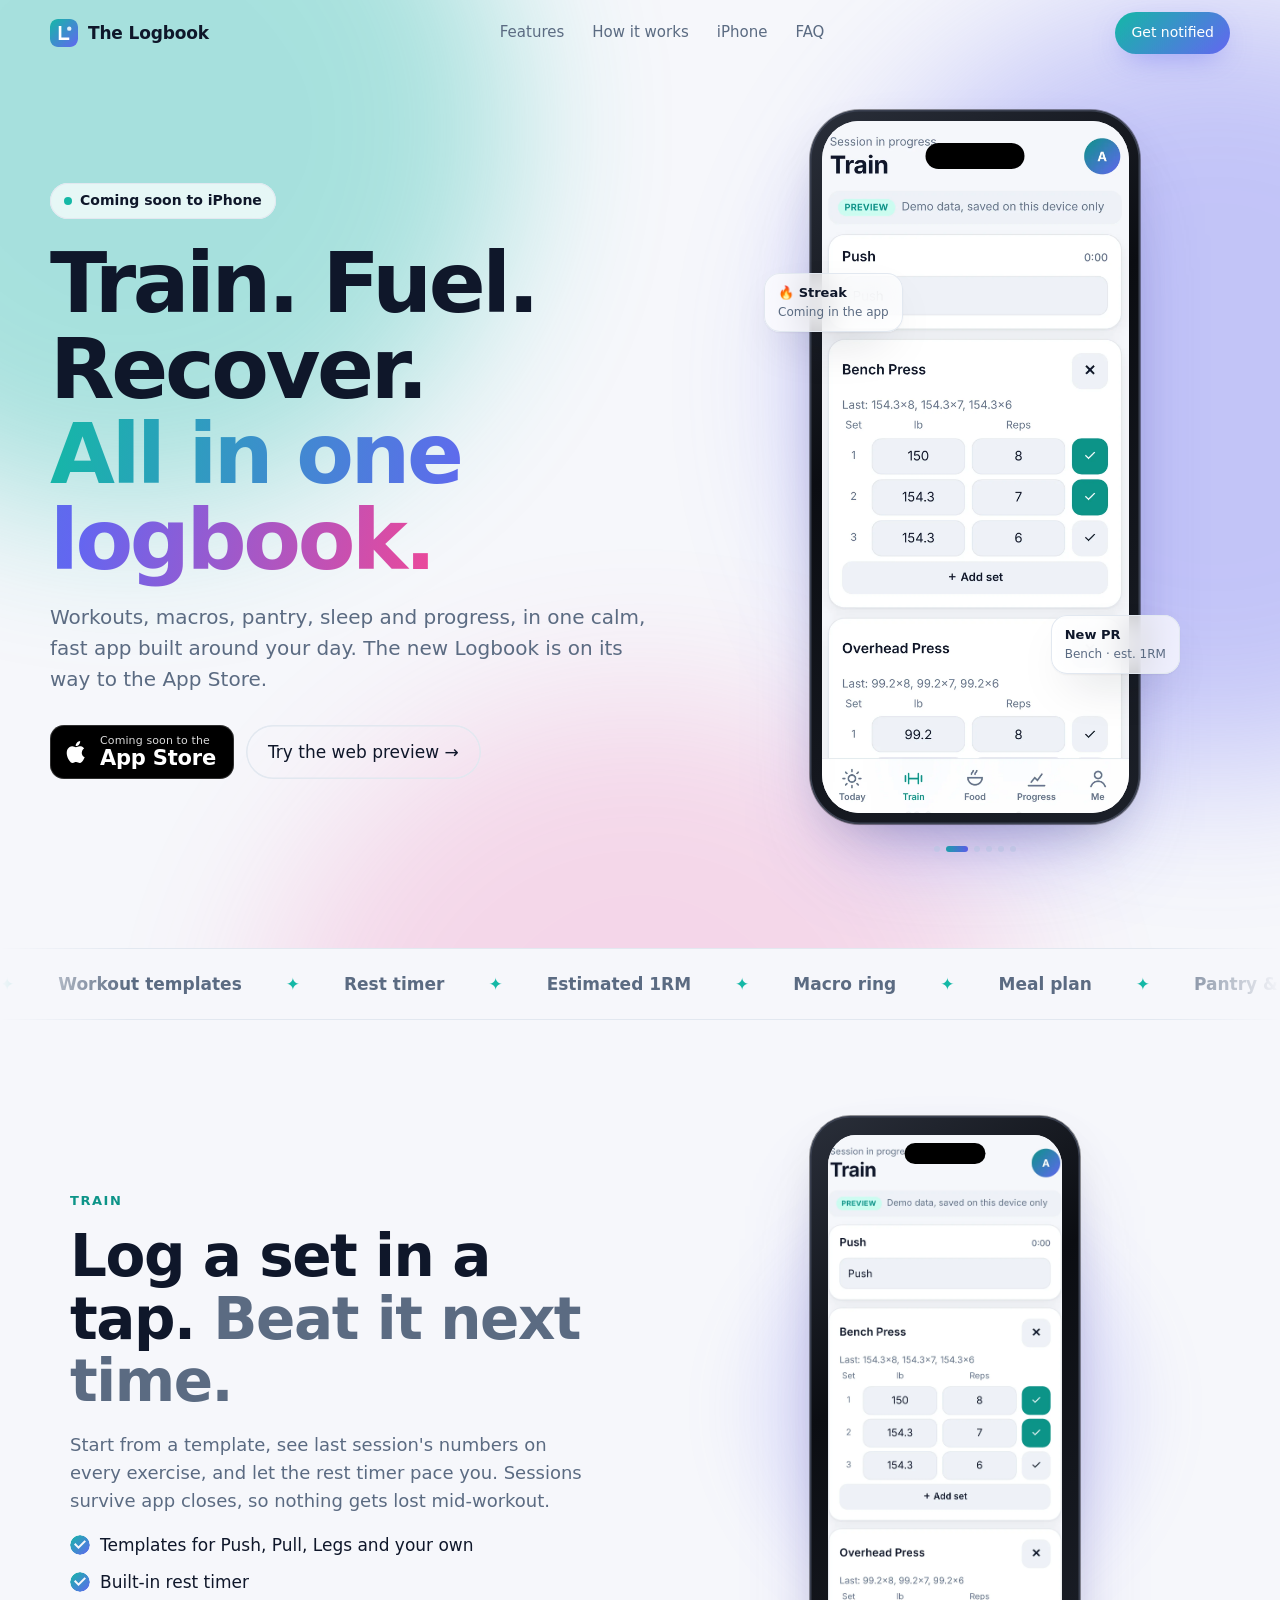
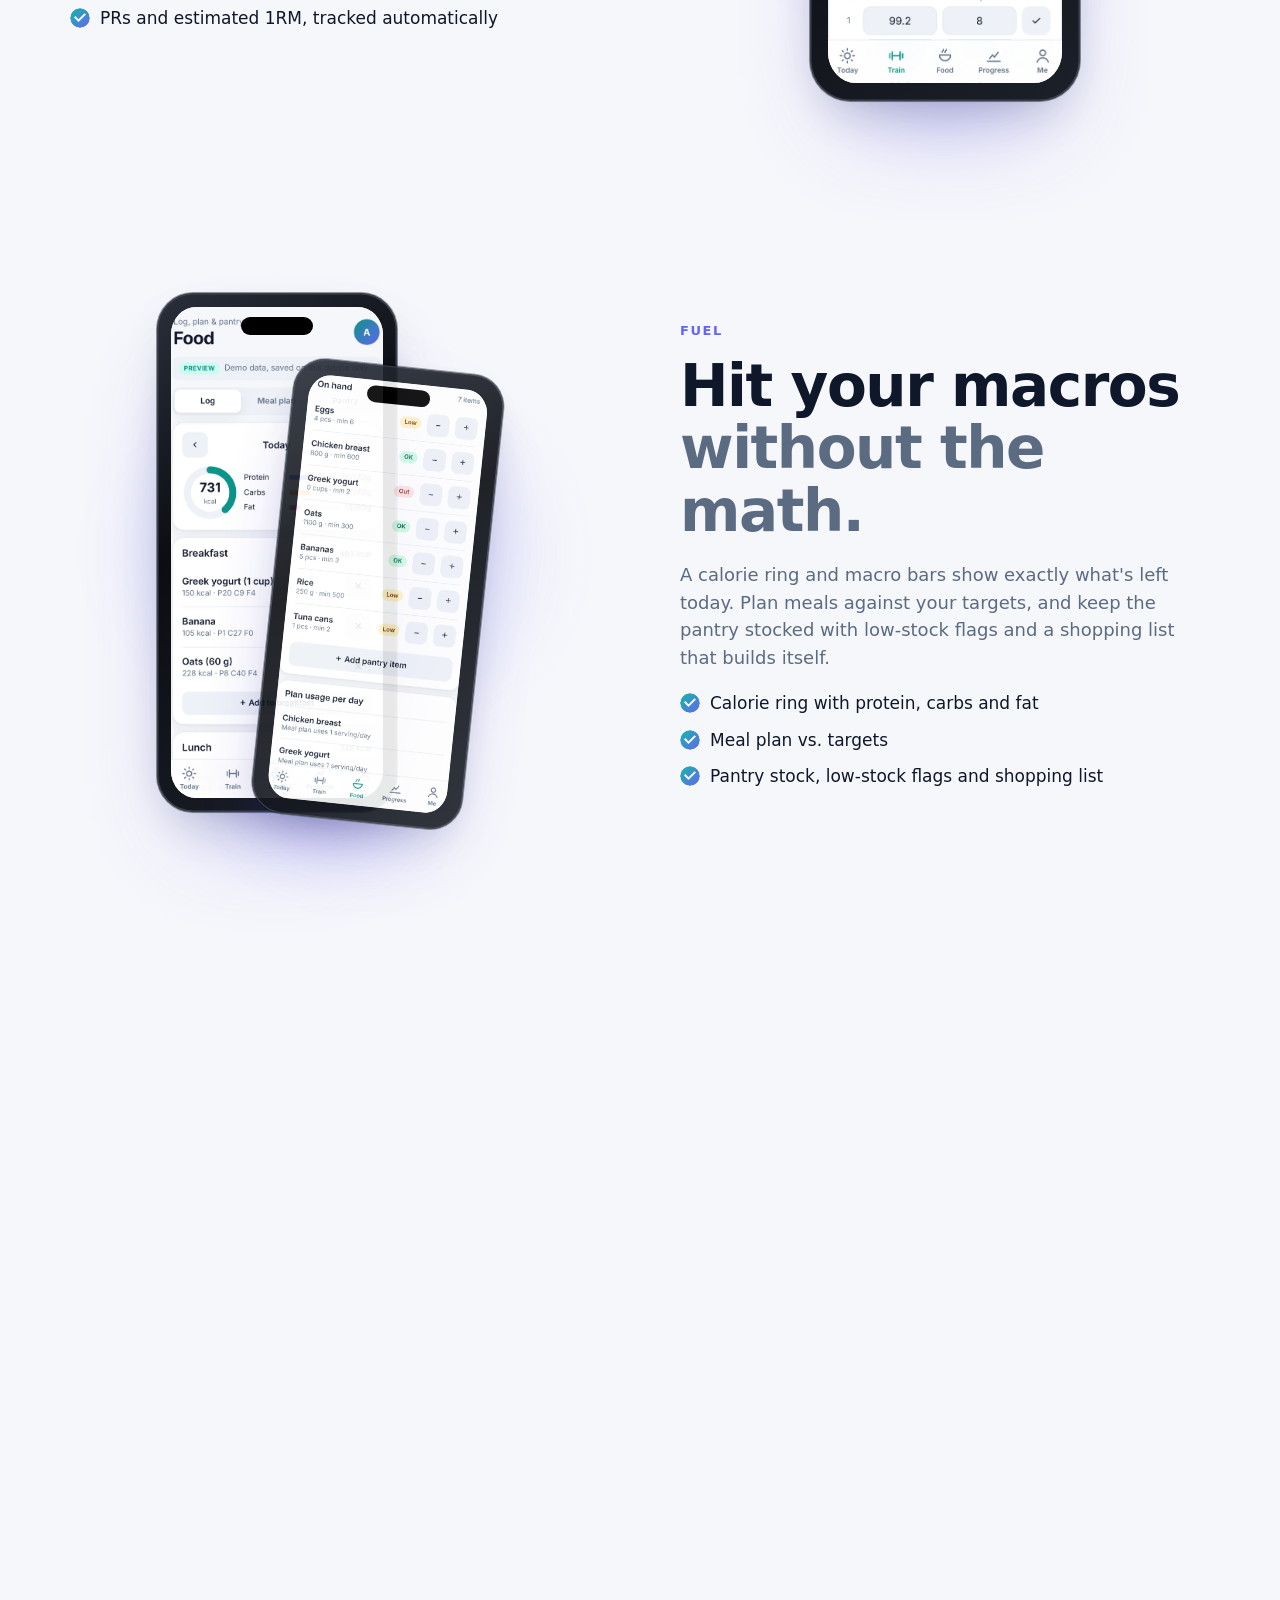
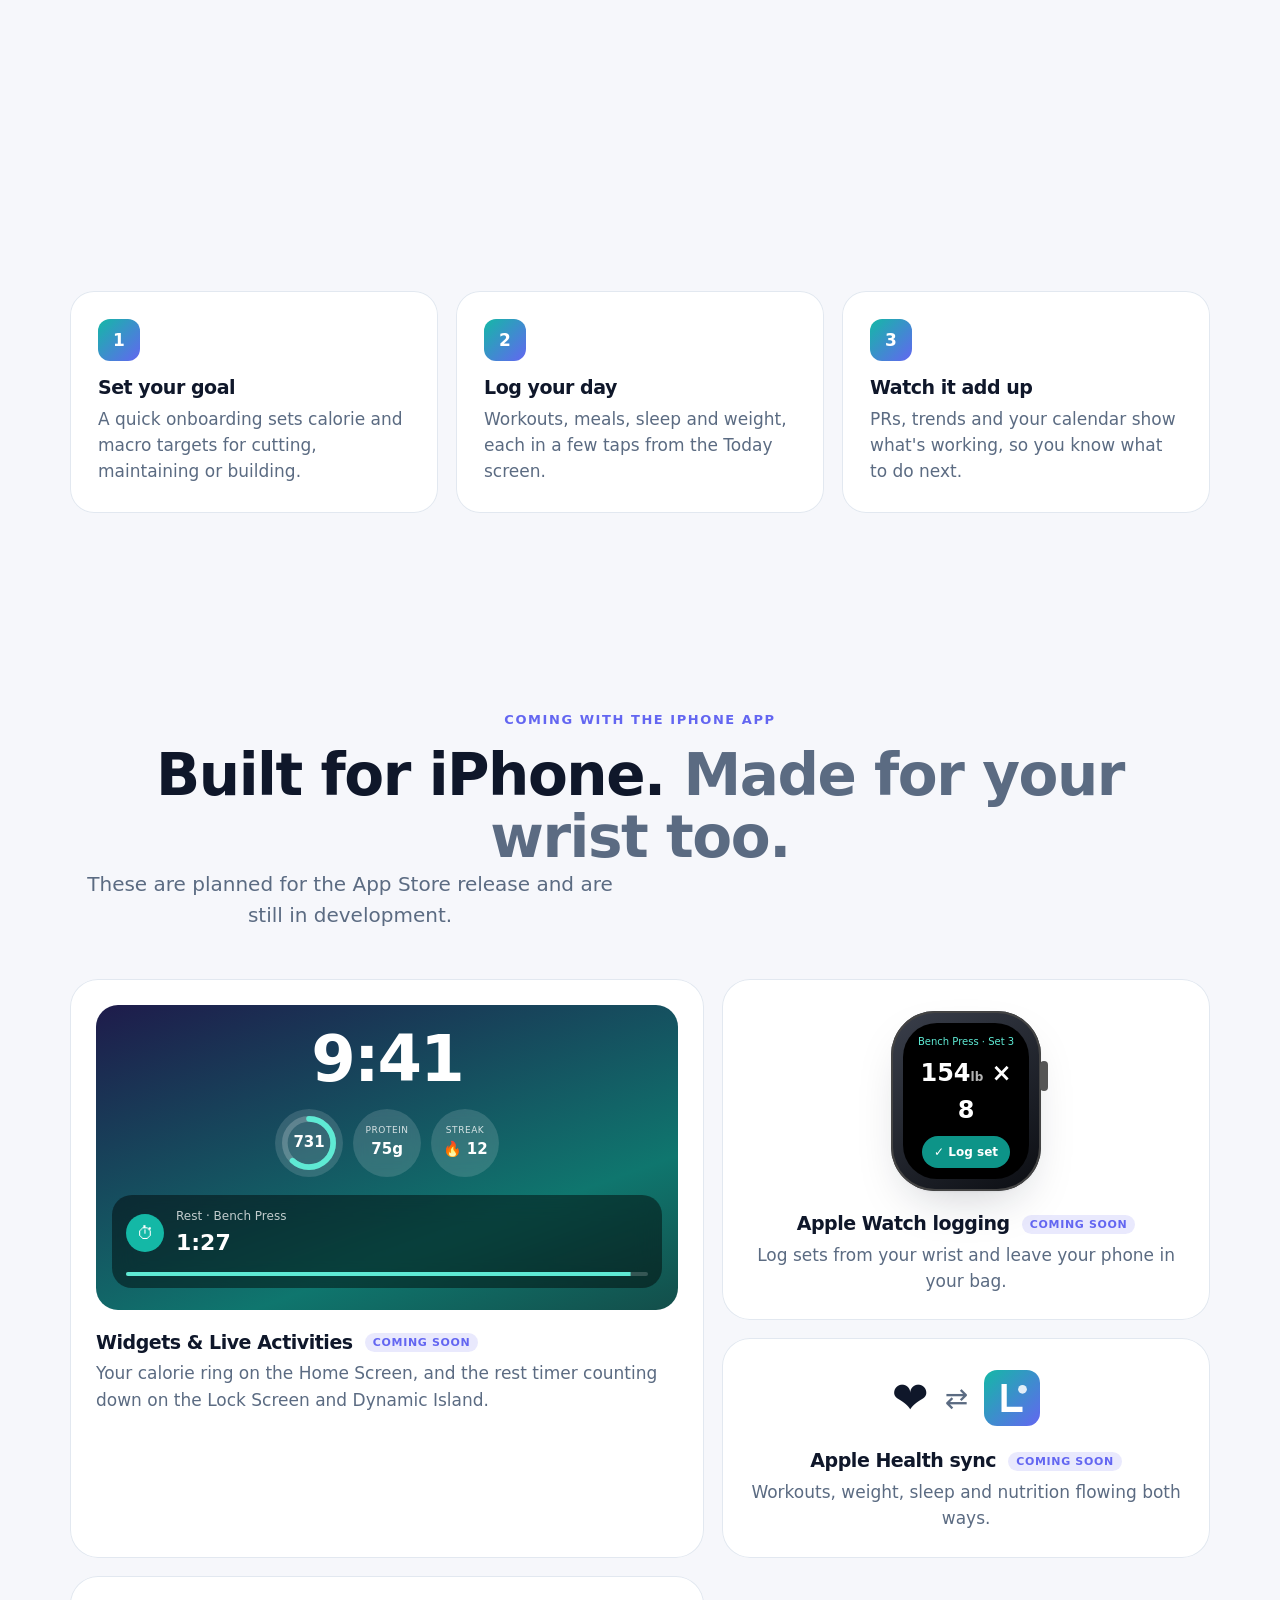
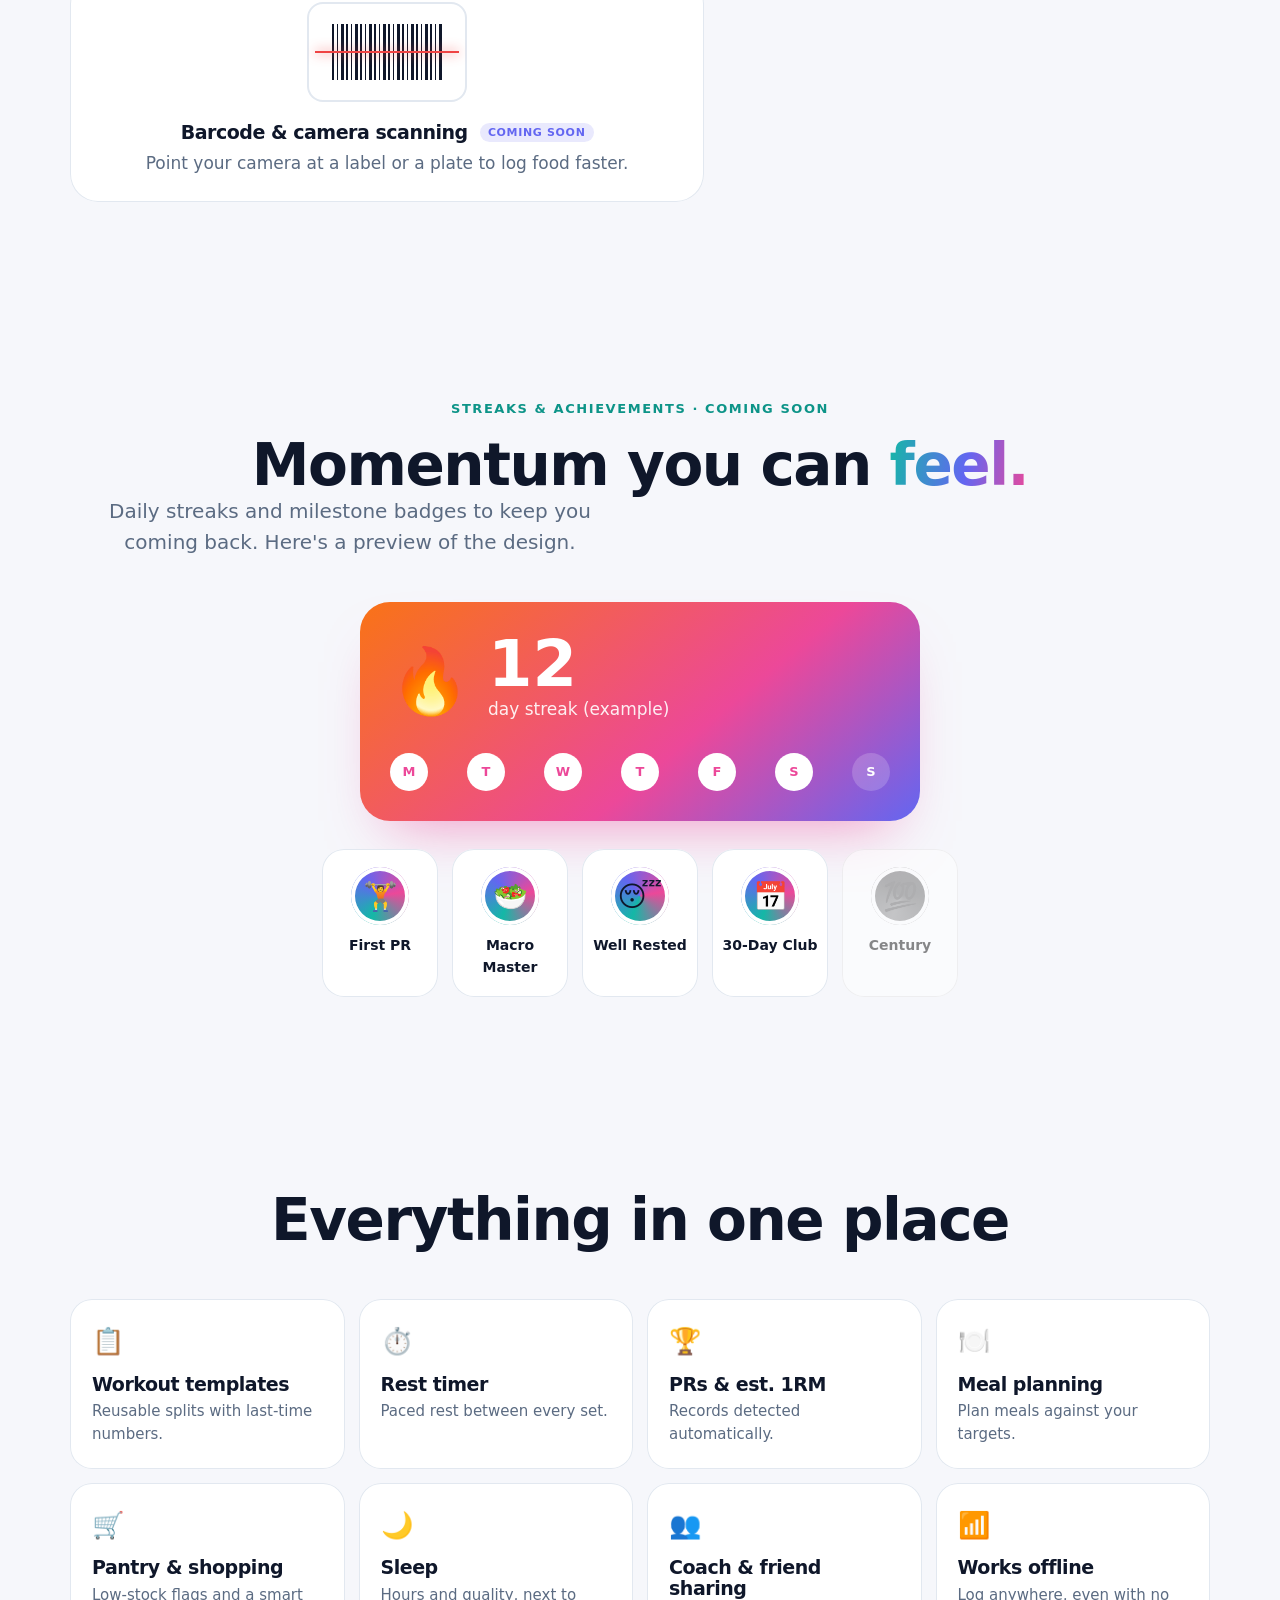
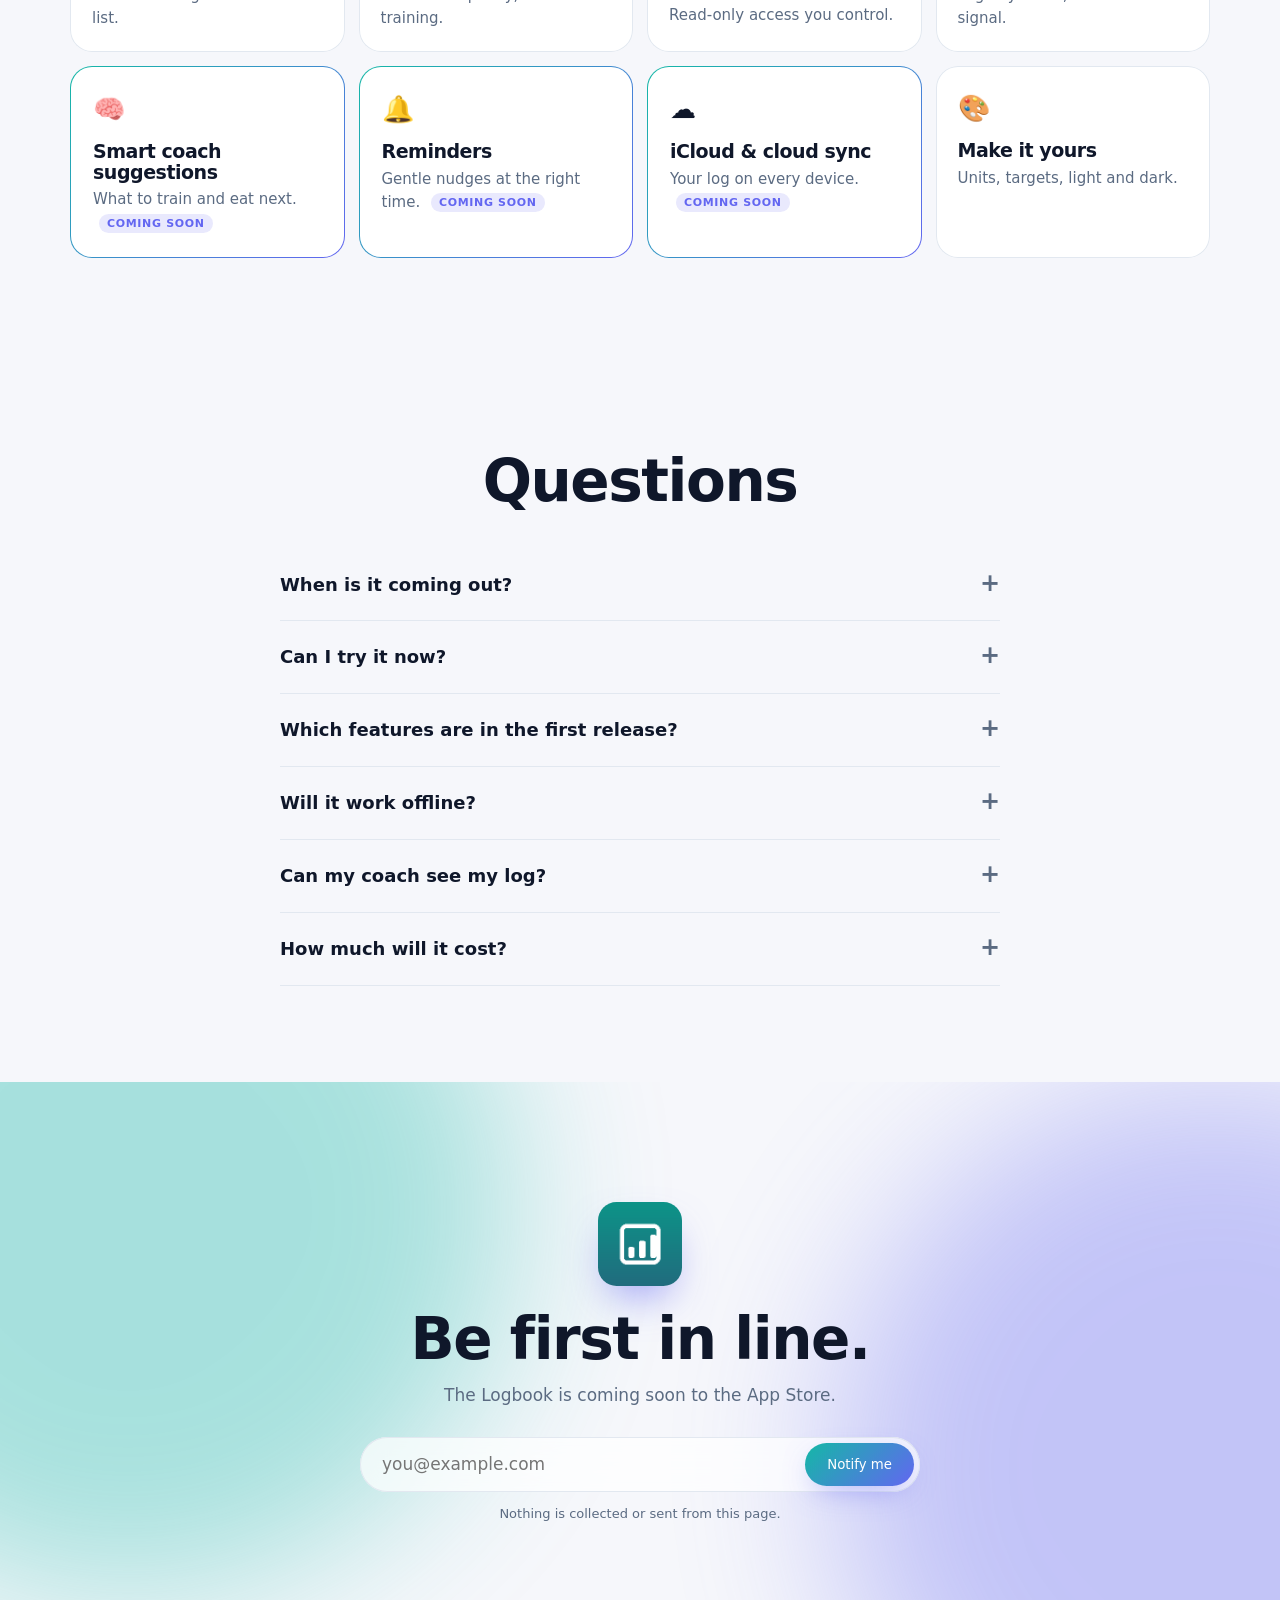
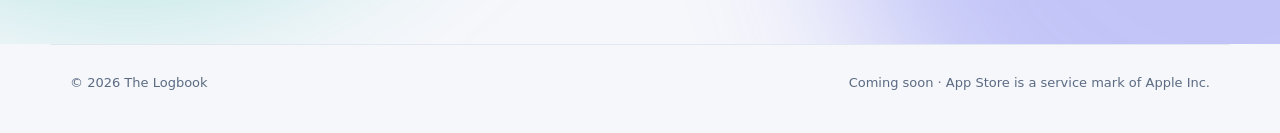
==== index.html @ dba1cd35 "Logbook launch teaser site" ====
<!doctype html>
<html lang="en">
<head>
<meta charset="utf-8">
<meta name="viewport" content="width=device-width,initial-scale=1,viewport-fit=cover">
<title>The Logbook — Coming soon to the App Store</title>
<meta name="description" content="Training, food, sleep and progress in one calm, fast app. The new Logbook for iPhone is coming soon.">
<meta name="theme-color" content="#0b0d12" media="(prefers-color-scheme: dark)">
<meta name="theme-color" content="#f6f7fb" media="(prefers-color-scheme: light)">
<meta name="color-scheme" content="light dark">
<meta property="og:type" content="website">
<meta property="og:title" content="The Logbook — Coming soon to iPhone">
<meta property="og:description" content="Train, eat and recover with intent. One app for workouts, macros, pantry, sleep and progress.">
<meta property="og:url" content="https://jacksonpjwilson-dev.github.io/logbook-launch/">
<meta property="og:image" content="https://jacksonpjwilson-dev.github.io/logbook-launch/og.png">
<meta property="og:image:width" content="1200"><meta property="og:image:height" content="630">
<meta name="twitter:card" content="summary_large_image">
<meta name="twitter:image" content="https://jacksonpjwilson-dev.github.io/logbook-launch/og.png">
<link rel="icon" href="favicon.svg" type="image/svg+xml">
<link rel="icon" href="icon-512.png" type="image/png" sizes="512x512">
<link rel="apple-touch-icon" href="icon-180.png">
<link rel="preload" as="image" href="screens/today.webp">
<link rel="stylesheet" href="styles.css">
</head>
<body>
<a class="skip" href="#main">Skip to content</a>
<header class="nav" id="nav">
  <a class="brand" href="#top" aria-label="The Logbook home"><img src="favicon.svg" alt="" width="28" height="28"><span>The Logbook</span></a>
  <nav aria-label="Sections"><a href="#features">Features</a><a href="#how">How it works</a><a href="#ios">iPhone</a><a href="#faq">FAQ</a></nav>
  <a class="btn sm" href="#notify">Get notified</a>
</header>

<main id="main">
<section class="hero" id="top">
  <div class="aurora" aria-hidden="true"><i></i><i></i><i></i></div>
  <div class="hero-copy">
    <span class="pill"><span class="dot"></span>Coming soon to iPhone</span>
    <h1>Train. Fuel. Recover.<br><span class="grad">All in one logbook.</span></h1>
    <p class="lede">Workouts, macros, pantry, sleep and progress, in one calm, fast app built around your day. The new Logbook is on its way to the App Store.</p>
    <div class="cta-row">
      <a class="store" href="#notify" aria-label="Coming soon to the App Store">
        <svg viewBox="0 0 24 24" width="26" height="26" aria-hidden="true"><path fill="currentColor" d="M16.4 12.6c0-2.6 2.1-3.8 2.2-3.9-1.2-1.8-3.1-2-3.7-2-1.6-.2-3.1.9-3.9.9-.8 0-2-.9-3.4-.9-1.7 0-3.3 1-4.2 2.6-1.8 3.1-.5 7.7 1.3 10.2.9 1.2 1.9 2.6 3.2 2.6 1.3-.1 1.8-.8 3.3-.8 1.6 0 2 .8 3.4.8 1.4 0 2.3-1.3 3.1-2.5 1-1.4 1.4-2.8 1.4-2.9 0 0-2.7-1-2.7-4.1zM13.9 5c.7-.9 1.2-2 1-3.2-1 0-2.3.7-3 1.6-.7.8-1.2 2-1.1 3.1 1.2.1 2.3-.6 3.1-1.5z"/></svg>
        <span><small>Coming soon to the</small>App Store</span>
      </a>
      <a class="btn ghost" href="https://jacksonpjwilson-dev.github.io/logbook-v2/" rel="noopener">Try the web preview →</a>
    </div>
  </div>
  <div class="hero-phone">
    <div class="phone" id="heroPhone" aria-roledescription="carousel" aria-label="App screens">
      <div class="island" aria-hidden="true"></div>
      <div class="screen">
        <img class="on" src="screens/today.webp" alt="Today screen with calorie ring, macros, training, sleep and weight" width="390" height="844">
        <img src="screens/session.webp" alt="In-progress workout session with sets, weights and reps" width="390" height="844" loading="lazy">
        <img src="screens/food.webp" alt="Food log with calorie ring and meals" width="390" height="844" loading="lazy">
        <img src="screens/progress.webp" alt="Progress charts with estimated one-rep max" width="390" height="844" loading="lazy">
        <img src="screens/pantry.webp" alt="Pantry stock with low-stock flags" width="390" height="844" loading="lazy">
        <img src="screens/today-dark.webp" alt="Today screen in dark mode" width="390" height="844" loading="lazy">
      </div>
    </div>
    <div class="float f1" aria-hidden="true"><b>🔥 Streak</b><span>Coming in the app</span></div>
    <div class="float f2" aria-hidden="true"><b>New PR</b><span>Bench · est. 1RM</span></div>
    <div class="dots" id="heroDots" aria-hidden="true"></div>
  </div>
</section>

<section class="marquee" aria-label="Highlights">
  <div class="track"><span>Workout templates</span><span>Rest timer</span><span>Estimated 1RM</span><span>Macro ring</span><span>Meal plan</span><span>Pantry & shopping list</span><span>Sleep</span><span>Progress calendar</span><span>Coach sharing</span><span>Works offline</span><span aria-hidden="true">Workout templates</span><span aria-hidden="true">Rest timer</span><span aria-hidden="true">Estimated 1RM</span><span aria-hidden="true">Macro ring</span><span aria-hidden="true">Meal plan</span><span aria-hidden="true">Pantry & shopping list</span><span aria-hidden="true">Sleep</span><span aria-hidden="true">Progress calendar</span><span aria-hidden="true">Coach sharing</span><span aria-hidden="true">Works offline</span></div>
</section>

<div id="features">
<section class="feature">
  <div class="f-copy reveal">
    <span class="eyebrow teal">Train</span>
    <h2>Log a set in a tap. <span class="mute">Beat it next time.</span></h2>
    <p>Start from a template, see last session's numbers on every exercise, and let the rest timer pace you. Sessions survive app closes, so nothing gets lost mid-workout.</p>
    <ul class="ticks"><li>Templates for Push, Pull, Legs and your own</li><li>Built-in rest timer</li><li>PRs and estimated 1RM, tracked automatically</li></ul>
  </div>
  <div class="f-media reveal"><div class="phone sm"><div class="island"></div><div class="screen"><img class="on" src="screens/session.webp" alt="Workout session in progress" loading="lazy" width="390" height="844"></div></div></div>
</section>

<section class="feature flip">
  <div class="f-copy reveal">
    <span class="eyebrow indigo">Fuel</span>
    <h2>Hit your macros <span class="mute">without the math.</span></h2>
    <p>A calorie ring and macro bars show exactly what's left today. Plan meals against your targets, and keep the pantry stocked with low-stock flags and a shopping list that builds itself.</p>
    <ul class="ticks"><li>Calorie ring with protein, carbs and fat</li><li>Meal plan vs. targets</li><li>Pantry stock, low-stock flags and shopping list</li></ul>
  </div>
  <div class="f-media reveal duo"><div class="phone sm"><div class="island"></div><div class="screen"><img class="on" src="screens/food.webp" alt="Food log" loading="lazy" width="390" height="844"></div></div><div class="phone sm back"><div class="island"></div><div class="screen"><img class="on" src="screens/pantry.webp" alt="Pantry" loading="lazy" width="390" height="844"></div></div></div>
</section>

<section class="feature">
  <div class="f-copy reveal">
    <span class="eyebrow pink">Progress</span>
    <h2>See the trend, <span class="mute">not just the day.</span></h2>
    <p>Charts for strength, volume and body weight, plus a calendar that shows your consistency at a glance. Sleep sits right next to it, because recovery counts.</p>
    <ul class="ticks"><li>Lift, volume and body charts</li><li>Training & nutrition calendar</li><li>Sleep hours and quality</li></ul>
  </div>
  <div class="f-media reveal"><div class="phone sm"><div class="island"></div><div class="screen"><img class="on" src="screens/progress.webp" alt="Progress charts" loading="lazy" width="390" height="844"></div></div></div>
</section>
</div>

<section class="how" id="how">
  <h2 class="center reveal">How it works</h2>
  <ol class="steps">
    <li class="reveal"><span>1</span><h3>Set your goal</h3><p>A quick onboarding sets calorie and macro targets for cutting, maintaining or building.</p></li>
    <li class="reveal"><span>2</span><h3>Log your day</h3><p>Workouts, meals, sleep and weight, each in a few taps from the Today screen.</p></li>
    <li class="reveal"><span>3</span><h3>Watch it add up</h3><p>PRs, trends and your calendar show what's working, so you know what to do next.</p></li>
  </ol>
</section>

<section class="ios" id="ios">
  <div class="center reveal"><span class="eyebrow indigo">Coming with the iPhone app</span><h2>Built for iPhone. <span class="mute">Made for your wrist too.</span></h2><p class="lede narrow">These are planned for the App Store release and are still in development.</p></div>
  <div class="ios-grid">
    <div class="card widget-stage reveal">
      <div class="lock">
        <div class="lock-time" aria-hidden="true">9:41</div>
        <div class="lw-row"><div class="lw ring"><svg viewBox="0 0 36 36"><circle cx="18" cy="18" r="15" class="trk"/><circle cx="18" cy="18" r="15" class="val" pathLength="100" stroke-dasharray="62 100"/></svg><b>731</b></div><div class="lw"><small>PROTEIN</small><b>75g</b></div><div class="lw"><small>STREAK</small><b>🔥 12</b></div></div>
        <div class="live"><div class="live-ic">⏱</div><div><small>Rest · Bench Press</small><b class="tick" id="rest">1:30</b></div><div class="live-bar"><i id="restBar"></i></div></div>
      </div>
      <h3>Widgets & Live Activities <em>Coming soon</em></h3>
      <p>Your calorie ring on the Home Screen, and the rest timer counting down on the Lock Screen and Dynamic Island.</p>
    </div>
    <div class="card watch-stage reveal">
      <div class="watch"><div class="wface"><small>Bench Press · Set 3</small><b>154<span>lb</span> × 8</b><div class="wbtn">✓ Log set</div></div></div>
      <h3>Apple Watch logging <em>Coming soon</em></h3>
      <p>Log sets from your wrist and leave your phone in your bag.</p>
    </div>
    <div class="card health reveal">
      <div class="hicons" aria-hidden="true"><span>❤️</span><span class="arrows">⇄</span><img src="favicon.svg" alt=""></div>
      <h3>Apple Health sync <em>Coming soon</em></h3>
      <p>Workouts, weight, sleep and nutrition flowing both ways.</p>
    </div>
    <div class="card scan reveal">
      <div class="scanbox" aria-hidden="true"><div class="bars"></div><i class="laser"></i></div>
      <h3>Barcode & camera scanning <em>Coming soon</em></h3>
      <p>Point your camera at a label or a plate to log food faster.</p>
    </div>
  </div>
</section>

<section class="streaks" id="streaks">
  <div class="center reveal"><span class="eyebrow teal">Streaks & achievements · coming soon</span><h2>Momentum you can <span class="grad">feel.</span></h2><p class="lede narrow">Daily streaks and milestone badges to keep you coming back. Here's a preview of the design.</p></div>
  <div class="streak-card reveal">
    <div class="flame" aria-hidden="true">🔥</div>
    <div class="count"><b data-count="12">0</b><span>day streak (example)</span></div>
    <div class="week" aria-hidden="true"><i class="on">M</i><i class="on">T</i><i class="on">W</i><i class="on">T</i><i class="on">F</i><i class="on">S</i><i>S</i></div>
  </div>
  <div class="badges">
    <div class="badge reveal"><span>🏋️</span><b>First PR</b></div>
    <div class="badge reveal"><span>🥗</span><b>Macro Master</b></div>
    <div class="badge reveal"><span>😴</span><b>Well Rested</b></div>
    <div class="badge reveal"><span>📅</span><b>30-Day Club</b></div>
    <div class="badge reveal locked"><span>💯</span><b>Century</b></div>
  </div>
</section>

<section class="grid-sec">
  <h2 class="center reveal">Everything in one place</h2>
  <div class="fgrid">
    <div class="fcard reveal"><i>📋</i><h3>Workout templates</h3><p>Reusable splits with last-time numbers.</p></div>
    <div class="fcard reveal"><i>⏱️</i><h3>Rest timer</h3><p>Paced rest between every set.</p></div>
    <div class="fcard reveal"><i>🏆</i><h3>PRs & est. 1RM</h3><p>Records detected automatically.</p></div>
    <div class="fcard reveal"><i>🍽️</i><h3>Meal planning</h3><p>Plan meals against your targets.</p></div>
    <div class="fcard reveal"><i>🛒</i><h3>Pantry & shopping</h3><p>Low-stock flags and a smart list.</p></div>
    <div class="fcard reveal"><i>🌙</i><h3>Sleep</h3><p>Hours and quality, next to training.</p></div>
    <div class="fcard reveal"><i>👥</i><h3>Coach & friend sharing</h3><p>Read-only access you control.</p></div>
    <div class="fcard reveal"><i>📶</i><h3>Works offline</h3><p>Log anywhere, even with no signal.</p></div>
    <div class="fcard reveal soon"><i>🧠</i><h3>Smart coach suggestions</h3><p>What to train and eat next. <em>Coming soon</em></p></div>
    <div class="fcard reveal soon"><i>🔔</i><h3>Reminders</h3><p>Gentle nudges at the right time. <em>Coming soon</em></p></div>
    <div class="fcard reveal soon"><i>☁️</i><h3>iCloud & cloud sync</h3><p>Your log on every device. <em>Coming soon</em></p></div>
    <div class="fcard reveal"><i>🎨</i><h3>Make it yours</h3><p>Units, targets, light and dark.</p></div>
  </div>
</section>

<section class="faq" id="faq">
  <h2 class="center reveal">Questions</h2>
  <details class="reveal"><summary>When is it coming out?</summary><p>The iPhone app is in development. There's no release date yet. Check back here for launch news.</p></details>
  <details class="reveal"><summary>Can I try it now?</summary><p>Yes. A web preview with demo data runs in your browser. Data in the preview stays on your device.</p></details>
  <details class="reveal"><summary>Which features are in the first release?</summary><p>The plan is the core Logbook (training, food, pantry, sleep, progress and sharing) plus as many of the iPhone features shown above as are ready. Anything labeled "Coming soon" is still being built.</p></details>
  <details class="reveal"><summary>Will it work offline?</summary><p>Yes. Logging works without a connection.</p></details>
  <details class="reveal"><summary>Can my coach see my log?</summary><p>You can share a read-only view with a coach or friend. They can see your log but can't change it.</p></details>
  <details class="reveal"><summary>How much will it cost?</summary><p>Pricing hasn't been decided yet.</p></details>
</section>

<section class="notify" id="notify">
  <div class="aurora" aria-hidden="true"><i></i><i></i></div>
  <div class="notify-in reveal">
    <img src="icon-180.png" alt="" width="84" height="84" class="appicon">
    <h2>Be first in line.</h2>
    <p>The Logbook is coming soon to the App Store.</p>
    <form id="nform" novalidate>
      <label for="email" class="sr">Email address</label>
      <input id="email" type="email" placeholder="you@example.com" autocomplete="email" required>
      <button class="btn" type="submit">Notify me</button>
    </form>
    <p class="fine" id="nmsg" role="status">Nothing is collected or sent from this page.</p>
  </div>
</section>
</main>

<footer><span>© 2026 The Logbook</span><span>Coming soon · App Store is a service mark of Apple Inc.</span></footer>
<script src="app.js" defer></script>
</body>
</html>
---- styles.css ----
:root{--bg:#f6f7fb;--bg2:#fff;--card:#fff;--card2:#eef1f6;--text:#0f172a;--muted:#5b6b82;--line:#e2e8f0;--teal:#0d9488;--teal2:#14b8a6;--indigo:#6366f1;--pink:#ec4899;--amber:#f59e0b;--shadow:0 1px 2px rgba(15,23,42,.05),0 20px 50px -20px rgba(15,23,42,.25);--glass:rgba(255,255,255,.72);color-scheme:light dark}
@media (prefers-color-scheme:dark){:root{--bg:#07090d;--bg2:#0d1117;--card:#121722;--card2:#1a2130;--text:#f1f5f9;--muted:#94a3b8;--line:#232c3b;--teal:#2dd4bf;--shadow:0 30px 60px -30px rgba(0,0,0,.8);--glass:rgba(10,13,19,.7)}}
*{box-sizing:border-box}
html{scroll-behavior:smooth}
body{margin:0;background:var(--bg);color:var(--text);font:17px/1.55 -apple-system,BlinkMacSystemFont,"SF Pro Text","Inter","Segoe UI",system-ui,sans-serif;-webkit-font-smoothing:antialiased;overflow-x:clip}
img{max-width:100%;display:block}
a{color:inherit}
h1,h2,h3{letter-spacing:-.025em;line-height:1.08;margin:0}
h2{font-size:clamp(32px,5.2vw,58px);font-weight:760}
h3{font-size:19px;font-weight:700}
.mute{color:var(--muted)}
.grad{background:linear-gradient(100deg,var(--teal2),var(--indigo) 55%,var(--pink));-webkit-background-clip:text;background-clip:text;color:transparent}
.center{text-align:center}
.narrow{max-width:560px;margin:14px auto 0}
.skip{position:absolute;left:-999px}.skip:focus{left:12px;top:12px;z-index:99;background:var(--card);padding:8px 12px;border-radius:8px}
.sr{position:absolute;width:1px;height:1px;overflow:hidden;clip:rect(0 0 0 0)}
.btn{display:inline-flex;align-items:center;justify-content:center;gap:8px;border:0;border-radius:99px;padding:14px 22px;font:600 16px/1 inherit;font-family:inherit;background:linear-gradient(135deg,var(--teal2),var(--indigo));color:#fff;text-decoration:none;cursor:pointer;box-shadow:0 10px 30px -10px rgba(99,102,241,.6);transition:transform .2s,box-shadow .2s}
.btn:hover{transform:translateY(-1px);box-shadow:0 14px 34px -10px rgba(99,102,241,.7)}
.btn.sm{padding:10px 16px;font-size:14px}
.btn.ghost{background:transparent;color:var(--text);box-shadow:inset 0 0 0 1.5px var(--line)}
:focus-visible{outline:3px solid var(--indigo);outline-offset:3px}
/* nav */
.nav{position:fixed;inset:0 0 auto;z-index:50;display:flex;align-items:center;justify-content:space-between;gap:16px;padding:12px max(16px,calc((100vw - 1180px)/2));transition:background .3s,box-shadow .3s}
.nav.solid{background:var(--glass);-webkit-backdrop-filter:saturate(1.6) blur(18px);backdrop-filter:saturate(1.6) blur(18px);box-shadow:0 1px 0 var(--line)}
.brand{display:flex;align-items:center;gap:10px;font-weight:750;text-decoration:none;letter-spacing:-.01em}
.brand img{border-radius:8px}
.nav nav{display:none;gap:28px;font-size:15px}
.nav nav a{text-decoration:none;color:var(--muted)}.nav nav a:hover{color:var(--text)}
@media(min-width:860px){.nav nav{display:flex}}
/* hero */
section{position:relative;padding:96px 20px;max-width:1180px;margin:0 auto}
.hero{min-height:100svh;display:grid;gap:48px;align-items:center;padding-top:110px;max-width:none;overflow:hidden}
.hero>*{position:relative;z-index:1}
.aurora{position:absolute!important;inset:0;z-index:0!important;overflow:hidden;pointer-events:none}
.aurora i{position:absolute;width:60vmax;height:60vmax;border-radius:50%;filter:blur(80px);opacity:.35;animation:drift 18s ease-in-out infinite alternate}
.aurora i:nth-child(1){background:var(--teal2);left:-20vmax;top:-20vmax}
.aurora i:nth-child(2){background:var(--indigo);right:-25vmax;top:0;animation-delay:-6s}
.aurora i:nth-child(3){background:var(--pink);left:20%;bottom:-40vmax;opacity:.18;animation-delay:-12s}
@keyframes drift{to{transform:translate(6vmax,4vmax) scale(1.1)}}
.hero-copy{max-width:600px;margin:0 auto;text-align:center}
.pill{display:inline-flex;align-items:center;gap:8px;padding:7px 14px;border-radius:99px;background:var(--glass);box-shadow:inset 0 0 0 1px var(--line);font-size:14px;font-weight:600;-webkit-backdrop-filter:blur(10px);backdrop-filter:blur(10px)}
.dot{width:8px;height:8px;border-radius:50%;background:var(--teal2);box-shadow:0 0 0 0 rgba(20,184,166,.6);animation:pulse 2s infinite}
@keyframes pulse{70%{box-shadow:0 0 0 10px rgba(20,184,166,0)}100%{box-shadow:0 0 0 0 rgba(20,184,166,0)}}
.hero h1{font-size:clamp(40px,7.4vw,84px);font-weight:800;margin:22px 0 18px;letter-spacing:-.04em;line-height:1.02}
.lede{color:var(--muted);font-size:clamp(17px,1.6vw,20px);margin:0}
.cta-row{display:flex;flex-wrap:wrap;gap:12px;justify-content:center;margin-top:30px}
.store{display:inline-flex;align-items:center;gap:10px;background:#000;color:#fff;border-radius:14px;padding:9px 18px 9px 14px;text-decoration:none;box-shadow:inset 0 0 0 1px rgba(255,255,255,.18);transition:transform .2s}
.store:hover{transform:translateY(-1px)}
.store span{display:flex;flex-direction:column;font-size:21px;font-weight:600;line-height:1.05;letter-spacing:-.01em}
.store small{font-size:11px;font-weight:500;opacity:.85;letter-spacing:.01em}
.hero-phone{position:relative;justify-self:center;width:min(300px,76vw)}
@media(min-width:960px){.hero{grid-template-columns:1.1fr .9fr;padding-left:max(20px,calc((100vw - 1180px)/2));padding-right:max(20px,calc((100vw - 1180px)/2))}.hero-copy{text-align:left;margin:0}.cta-row{justify-content:flex-start}.hero-phone{width:330px}}
/* phone */
.phone{position:relative;aspect-ratio:390/844;width:100%;border-radius:15%/7%;padding:3.4%;background:linear-gradient(145deg,#2a2f3a,#0b0d12 40%,#1c2029);box-shadow:inset 0 0 0 1.5px #3a4050,0 0 0 1px rgba(0,0,0,.4),var(--shadow),0 50px 100px -40px rgba(79,70,229,.45)}
.screen{position:relative;width:100%;height:100%;border-radius:12%/5.6%;overflow:hidden;background:#f6f7fb}
.screen img{position:absolute;inset:0;width:100%;height:100%;object-fit:cover;opacity:0;transform:scale(1.04);transition:opacity .8s ease,transform 1.2s ease}
.screen img.on{opacity:1;transform:none}
.island{position:absolute;z-index:2;top:4.6%;left:50%;width:30%;height:3.6%;transform:translateX(-50%);background:#000;border-radius:99px}
#heroPhone{animation:float 7s ease-in-out infinite}
@keyframes float{50%{transform:translateY(-12px) rotate(-.6deg)}}
.dots{display:flex;gap:6px;justify-content:center;margin-top:22px}
.dots i{width:6px;height:6px;border-radius:99px;background:var(--line);transition:all .4s}
.dots i.on{width:22px;background:linear-gradient(90deg,var(--teal2),var(--indigo))}
.float{position:absolute;z-index:3;display:flex;flex-direction:column;padding:10px 14px;border-radius:16px;background:var(--glass);-webkit-backdrop-filter:blur(16px);backdrop-filter:blur(16px);box-shadow:inset 0 0 0 1px var(--line),var(--shadow);font-size:13px;animation:float 6s ease-in-out infinite}
.float span{color:var(--muted);font-size:12px}
.f1{left:-14%;top:22%;animation-delay:-2s}.f2{right:-12%;bottom:24%;animation-delay:-4s}
@media(max-width:480px){.f1{left:-4%}.f2{right:-4%}}
/* marquee */
.marquee{max-width:none;padding:22px 0;overflow:hidden;border-block:1px solid var(--line);-webkit-mask:linear-gradient(90deg,transparent,#000 10%,#000 90%,transparent);mask:linear-gradient(90deg,transparent,#000 10%,#000 90%,transparent)}
.track{display:flex;gap:44px;width:max-content;animation:scroll 40s linear infinite;color:var(--muted);font-weight:600;white-space:nowrap}
.track span::before{content:"✦";margin-right:44px;color:var(--teal2)}
@keyframes scroll{to{transform:translateX(-50%)}}
/* features */
.feature{display:grid;gap:44px;align-items:center}
.eyebrow{display:inline-block;font-size:13px;font-weight:700;letter-spacing:.12em;text-transform:uppercase;margin-bottom:14px}
.eyebrow.teal{color:var(--teal)}.eyebrow.indigo{color:var(--indigo)}.eyebrow.pink{color:var(--pink)}
.f-copy p{color:var(--muted);font-size:18px;margin:18px 0}
.ticks{list-style:none;padding:0;margin:0;display:grid;gap:10px}
.ticks li{display:flex;gap:10px;align-items:flex-start}
.ticks li::before{content:"";flex:none;width:20px;height:20px;margin-top:3px;border-radius:50%;background:linear-gradient(135deg,var(--teal2),var(--indigo)) ;-webkit-mask:url("data:image/svg+xml,%3Csvg xmlns='http://www.w3.org/2000/svg' viewBox='0 0 20 20'%3E%3Cpath d='M10 0a10 10 0 100 20 10 10 0 000-20zm-1.5 14L4 9.5l1.4-1.4 3.1 3.1 6-6L16 6.6z'/%3E%3C/svg%3E") center/contain no-repeat;mask:url("data:image/svg+xml,%3Csvg xmlns='http://www.w3.org/2000/svg' viewBox='0 0 20 20'%3E%3Cpath d='M10 0a10 10 0 100 20 10 10 0 000-20zm-1.5 14L4 9.5l1.4-1.4 3.1 3.1 6-6L16 6.6z'/%3E%3C/svg%3E") center/contain no-repeat}
.f-media{display:flex;justify-content:center;position:relative}
.f-media .phone.sm{width:min(270px,68vw)}
.f-media::before{content:"";position:absolute;inset:10% 5%;background:radial-gradient(closest-side,rgba(99,102,241,.28),transparent);filter:blur(20px);z-index:-1}
.duo .phone.sm{width:min(240px,56vw);z-index:1}
.duo .back{position:absolute;z-index:0;transform:translate(42%,8%) rotate(6deg) scale(.88);opacity:.9}
.duo{padding-right:22%}
@media(min-width:900px){.feature{grid-template-columns:1fr 1fr;gap:80px}.flip .f-copy{order:2}}
/* reveal */
.reveal{opacity:.001;transform:translateY(28px);transition:opacity .8s cubic-bezier(.2,.7,.2,1),transform .8s cubic-bezier(.2,.7,.2,1);transition-delay:var(--d,0s)}
.reveal.in{opacity:1;transform:none}
.no-js .reveal{opacity:1;transform:none}
/* how */
.steps{list-style:none;padding:0;margin:48px 0 0;display:grid;gap:18px}
.steps li{padding:28px;border-radius:24px;background:var(--card);box-shadow:inset 0 0 0 1px var(--line)}
.steps span{display:grid;place-items:center;width:42px;height:42px;border-radius:12px;background:linear-gradient(135deg,var(--teal2),var(--indigo));color:#fff;font-weight:800;margin-bottom:16px}
.steps p{color:var(--muted);margin:8px 0 0}
@media(min-width:800px){.steps{grid-template-columns:repeat(3,1fr)}}
/* ios */
.ios-grid{display:grid;gap:18px;margin-top:48px}
.card{border-radius:28px;padding:26px;background:var(--card);box-shadow:inset 0 0 0 1px var(--line);overflow:hidden}
.card p{color:var(--muted);margin:8px 0 0}
.card h3 em,.fcard em{font-style:normal;font-size:11px;font-weight:700;letter-spacing:.06em;text-transform:uppercase;padding:3px 8px;border-radius:99px;background:rgba(99,102,241,.14);color:var(--indigo);vertical-align:middle;margin-left:6px;white-space:nowrap}
@media(min-width:900px){.ios-grid{grid-template-columns:1.3fr 1fr}.widget-stage{grid-row:span 2}}
.lock{border-radius:22px;padding:22px 16px;margin-bottom:22px;background:linear-gradient(160deg,#1e1b4b,#0f766e 70%,#134e4a);color:#fff;text-align:center}
.lock-time{font-size:64px;font-weight:700;letter-spacing:-.03em;line-height:1}
.lw-row{display:flex;justify-content:center;gap:10px;margin:18px 0}
.lw{width:68px;height:68px;border-radius:50%;background:rgba(255,255,255,.14);display:flex;flex-direction:column;align-items:center;justify-content:center;font-size:15px;position:relative;-webkit-backdrop-filter:blur(8px);backdrop-filter:blur(8px)}
.lw small{font-size:9px;opacity:.8;letter-spacing:.06em}
.lw svg{position:absolute;inset:5px;transform:rotate(-90deg)}
.lw circle{fill:none;stroke-width:3.5}.trk{stroke:rgba(255,255,255,.2)}.val{stroke:#5eead4;stroke-linecap:round}
.live{display:flex;align-items:center;gap:12px;text-align:left;padding:12px 14px;border-radius:20px;background:rgba(0,0,0,.45);-webkit-backdrop-filter:blur(12px);backdrop-filter:blur(12px);flex-wrap:wrap}
.live-ic{width:38px;height:38px;border-radius:50%;background:#14b8a6;display:grid;place-items:center}
.live small{display:block;opacity:.75;font-size:12px}.live b{font-size:22px;font-variant-numeric:tabular-nums}
.live-bar{flex-basis:100%;height:4px;border-radius:9px;background:rgba(255,255,255,.18);overflow:hidden}
.live-bar i{display:block;height:100%;width:100%;background:#5eead4;transform-origin:left;transition:transform 1s linear}
.watch-stage,.health,.scan{text-align:center}
.watch{width:150px;height:180px;margin:6px auto 22px;border-radius:44px;background:linear-gradient(145deg,#3a3f4b,#0b0d12);padding:12px;box-shadow:var(--shadow),inset 0 0 0 2px #444;position:relative}
.watch::after{content:"";position:absolute;right:-7px;top:50px;width:8px;height:30px;border-radius:4px;background:#555}
.wface{height:100%;border-radius:34px;background:#000;color:#fff;display:flex;flex-direction:column;align-items:center;justify-content:center;gap:6px;padding:10px}
.wface small{font-size:10px;color:#5eead4}.wface b{font-size:24px}.wface b span{font-size:12px;opacity:.7}
.wbtn{font-size:12px;font-weight:700;background:#0d9488;border-radius:99px;padding:7px 12px}
.hicons{display:flex;align-items:center;justify-content:center;gap:16px;font-size:44px;margin-bottom:18px}
.hicons img{width:56px;height:56px}.arrows{font-size:28px;color:var(--muted);animation:pulseX 2s ease-in-out infinite}
@keyframes pulseX{50%{transform:scaleX(1.3)}}
.scanbox{position:relative;width:160px;height:100px;margin:0 auto 20px;border-radius:16px;box-shadow:inset 0 0 0 2px var(--line);display:grid;place-items:center;overflow:hidden}
.bars{width:110px;height:56px;background:repeating-linear-gradient(90deg,var(--text) 0 2px,transparent 2px 5px,var(--text) 5px 6px,transparent 6px 9px,var(--text) 9px 12px,transparent 12px 14px)}
.laser{position:absolute;left:8px;right:8px;height:2px;background:#ef4444;box-shadow:0 0 12px #ef4444;animation:laser 2.2s ease-in-out infinite}
@keyframes laser{0%,100%{top:16px}50%{top:82px}}
/* streaks */
.streak-card{max-width:560px;margin:44px auto 0;padding:30px;border-radius:30px;background:linear-gradient(140deg,#f97316,#ec4899 60%,#6366f1);color:#fff;display:grid;grid-template-columns:auto 1fr;gap:6px 18px;align-items:center;box-shadow:0 30px 60px -30px rgba(236,72,153,.6)}
.flame{font-size:64px;grid-row:span 2;animation:flick 1.6s ease-in-out infinite}
@keyframes flick{50%{transform:scale(1.08) rotate(-4deg)}}
.count b{font-size:64px;font-weight:800;line-height:1;font-variant-numeric:tabular-nums}.count span{display:block;opacity:.9}
.week{grid-column:1/-1;display:flex;justify-content:space-between;margin-top:16px}
.week i{font-style:normal;width:38px;height:38px;border-radius:50%;display:grid;place-items:center;font-size:13px;font-weight:700;background:rgba(255,255,255,.18)}
.week i.on{background:#fff;color:#ec4899}
.badges{display:flex;flex-wrap:wrap;justify-content:center;gap:14px;margin-top:28px}
.badge{width:116px;padding:18px 10px;border-radius:22px;background:var(--card);box-shadow:inset 0 0 0 1px var(--line);text-align:center;font-size:14px;transition:transform .3s}
.badge:hover{transform:translateY(-4px) rotate(-2deg)}
.badge span{display:grid;place-items:center;width:58px;height:58px;margin:0 auto 10px;border-radius:50%;font-size:28px;background:conic-gradient(from 200deg,var(--teal2),var(--indigo),var(--pink),var(--teal2));box-shadow:inset 0 0 0 4px var(--card)}
.badge.locked{opacity:.5;filter:grayscale(1)}
/* grid */
.fgrid{display:grid;grid-template-columns:repeat(auto-fill,minmax(min(100%,250px),1fr));gap:14px;margin-top:48px}
.fcard{padding:22px;border-radius:22px;background:var(--card);box-shadow:inset 0 0 0 1px var(--line);transition:transform .25s,box-shadow .25s}
.fcard:hover{transform:translateY(-3px);box-shadow:inset 0 0 0 1px var(--line),var(--shadow)}
.fcard i{font-style:normal;font-size:26px;display:block;margin-bottom:12px}
.fcard p{color:var(--muted);margin:6px 0 0;font-size:15px}
.fcard.soon{background:linear-gradient(var(--card),var(--card)) padding-box,linear-gradient(135deg,var(--teal2),var(--indigo)) border-box;border:1.5px solid transparent;box-shadow:none}
/* faq */
.faq{max-width:760px}
.faq h2{margin-bottom:36px}
details{border-bottom:1px solid var(--line);padding:6px 0}
summary{cursor:pointer;list-style:none;display:flex;justify-content:space-between;gap:16px;padding:16px 0;font-weight:650;font-size:18px}
summary::-webkit-details-marker{display:none}
summary::after{content:"+";font-size:24px;line-height:1;color:var(--muted);transition:transform .3s}
details[open] summary::after{transform:rotate(45deg)}
details p{color:var(--muted);margin:0 0 18px}
/* notify */
.notify{max-width:none;overflow:hidden;text-align:center;padding:120px 20px}
.notify-in{position:relative;z-index:1;max-width:560px;margin:0 auto}
.appicon{margin:0 auto 22px;border-radius:22%;box-shadow:0 20px 40px -12px rgba(99,102,241,.6)}
.notify p{color:var(--muted);margin:12px 0 0}
form{display:flex;gap:8px;margin-top:28px;padding:6px;border-radius:99px;background:var(--glass);box-shadow:inset 0 0 0 1px var(--line);-webkit-backdrop-filter:blur(12px);backdrop-filter:blur(12px)}
form input{flex:1;min-width:0;border:0;background:transparent;padding:0 16px;font:inherit;color:var(--text);outline:none}
.fine{font-size:13px}
.fine.ok{color:var(--teal);font-weight:600;font-size:16px}
footer{display:flex;flex-wrap:wrap;gap:8px 24px;justify-content:space-between;max-width:1180px;margin:0 auto;padding:28px 20px 40px;border-top:1px solid var(--line);color:var(--muted);font-size:13px}
@media (prefers-reduced-motion:reduce){*,*::before,*::after{animation:none!important;transition:none!important;scroll-behavior:auto!important}.reveal{opacity:1;transform:none}}
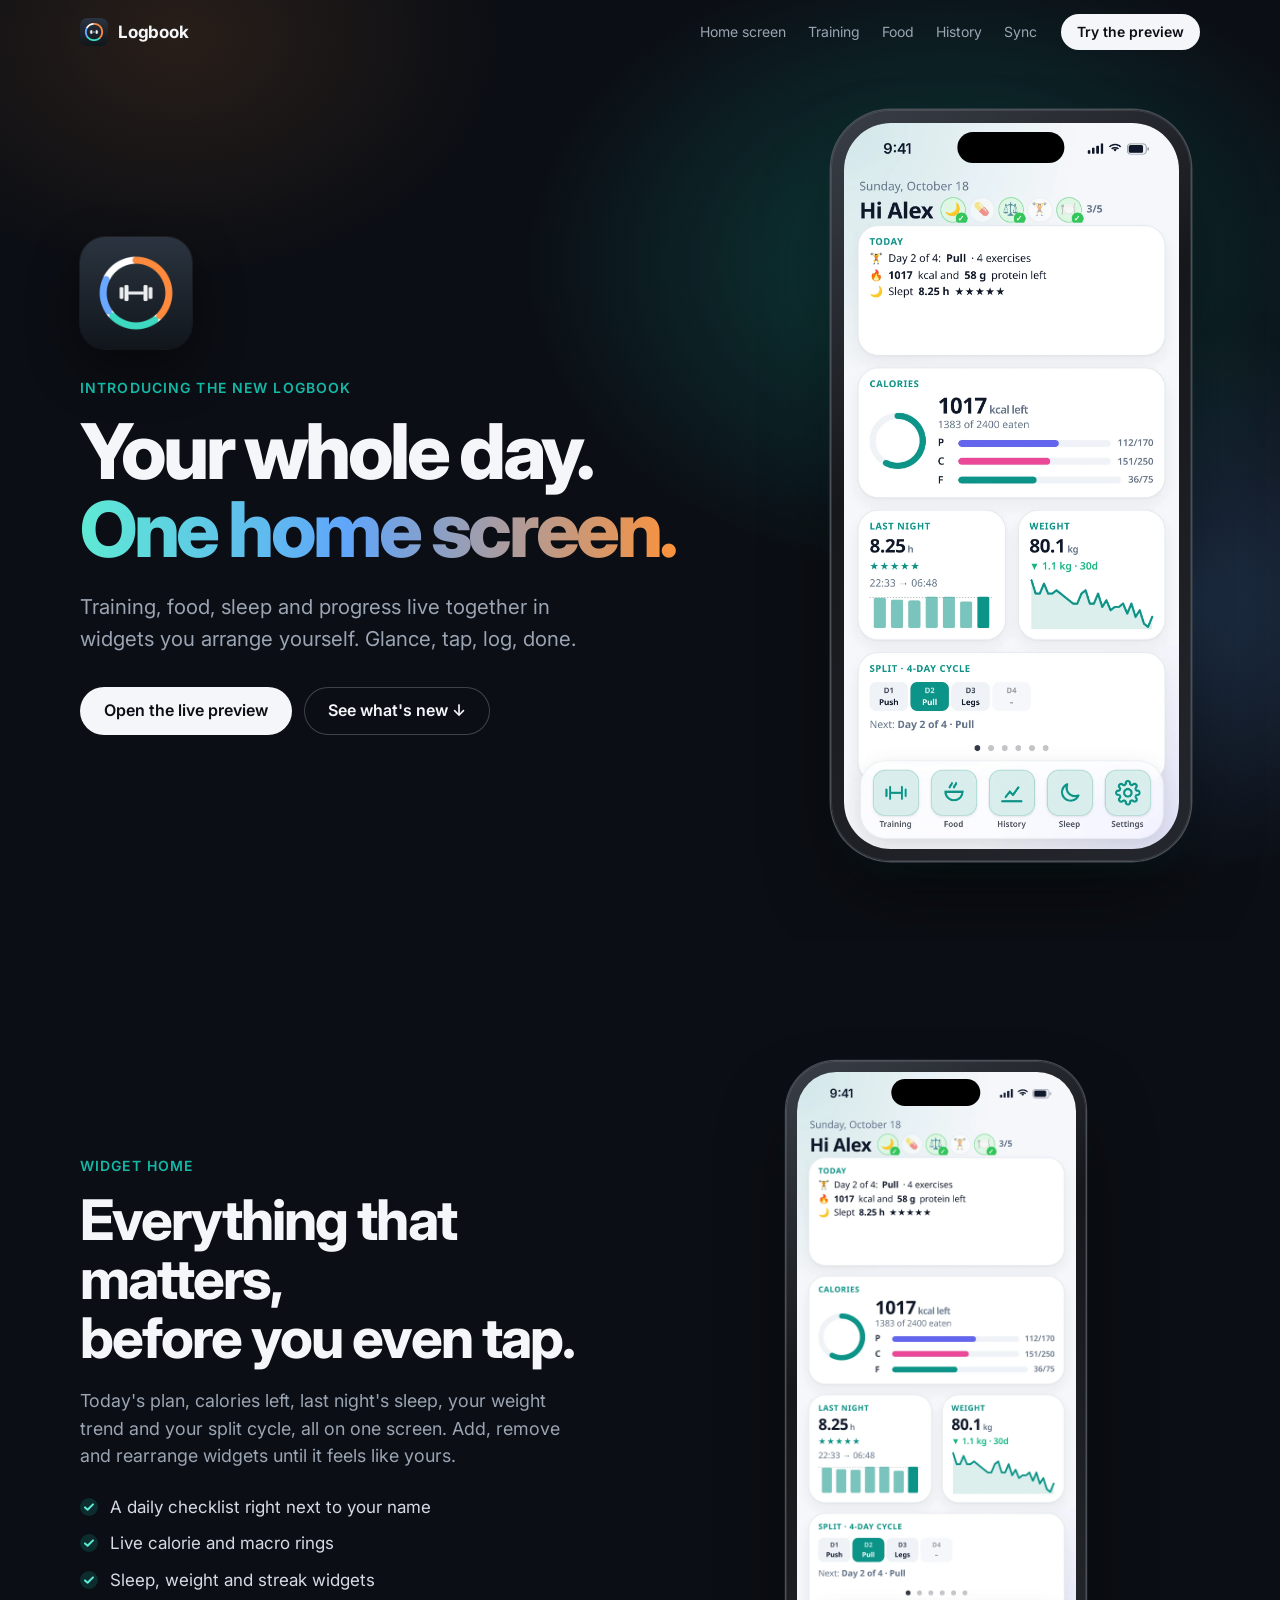
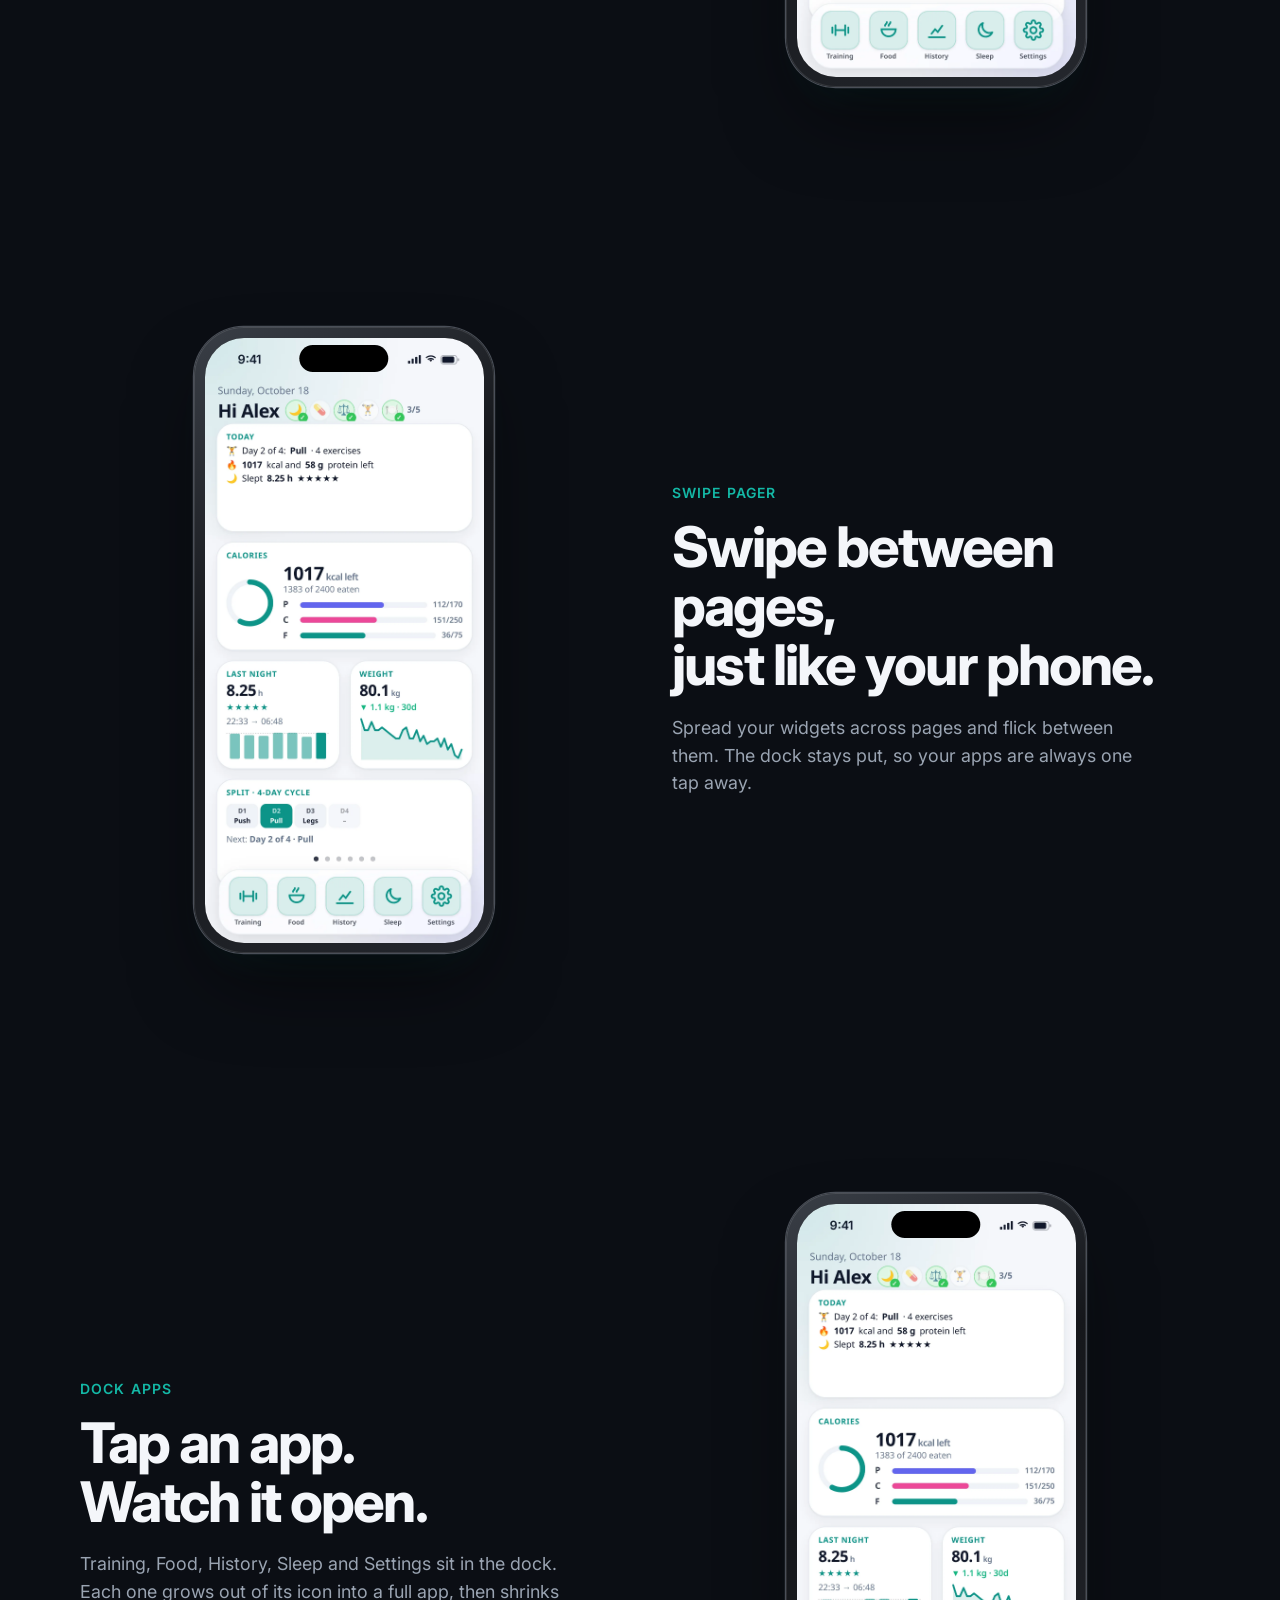
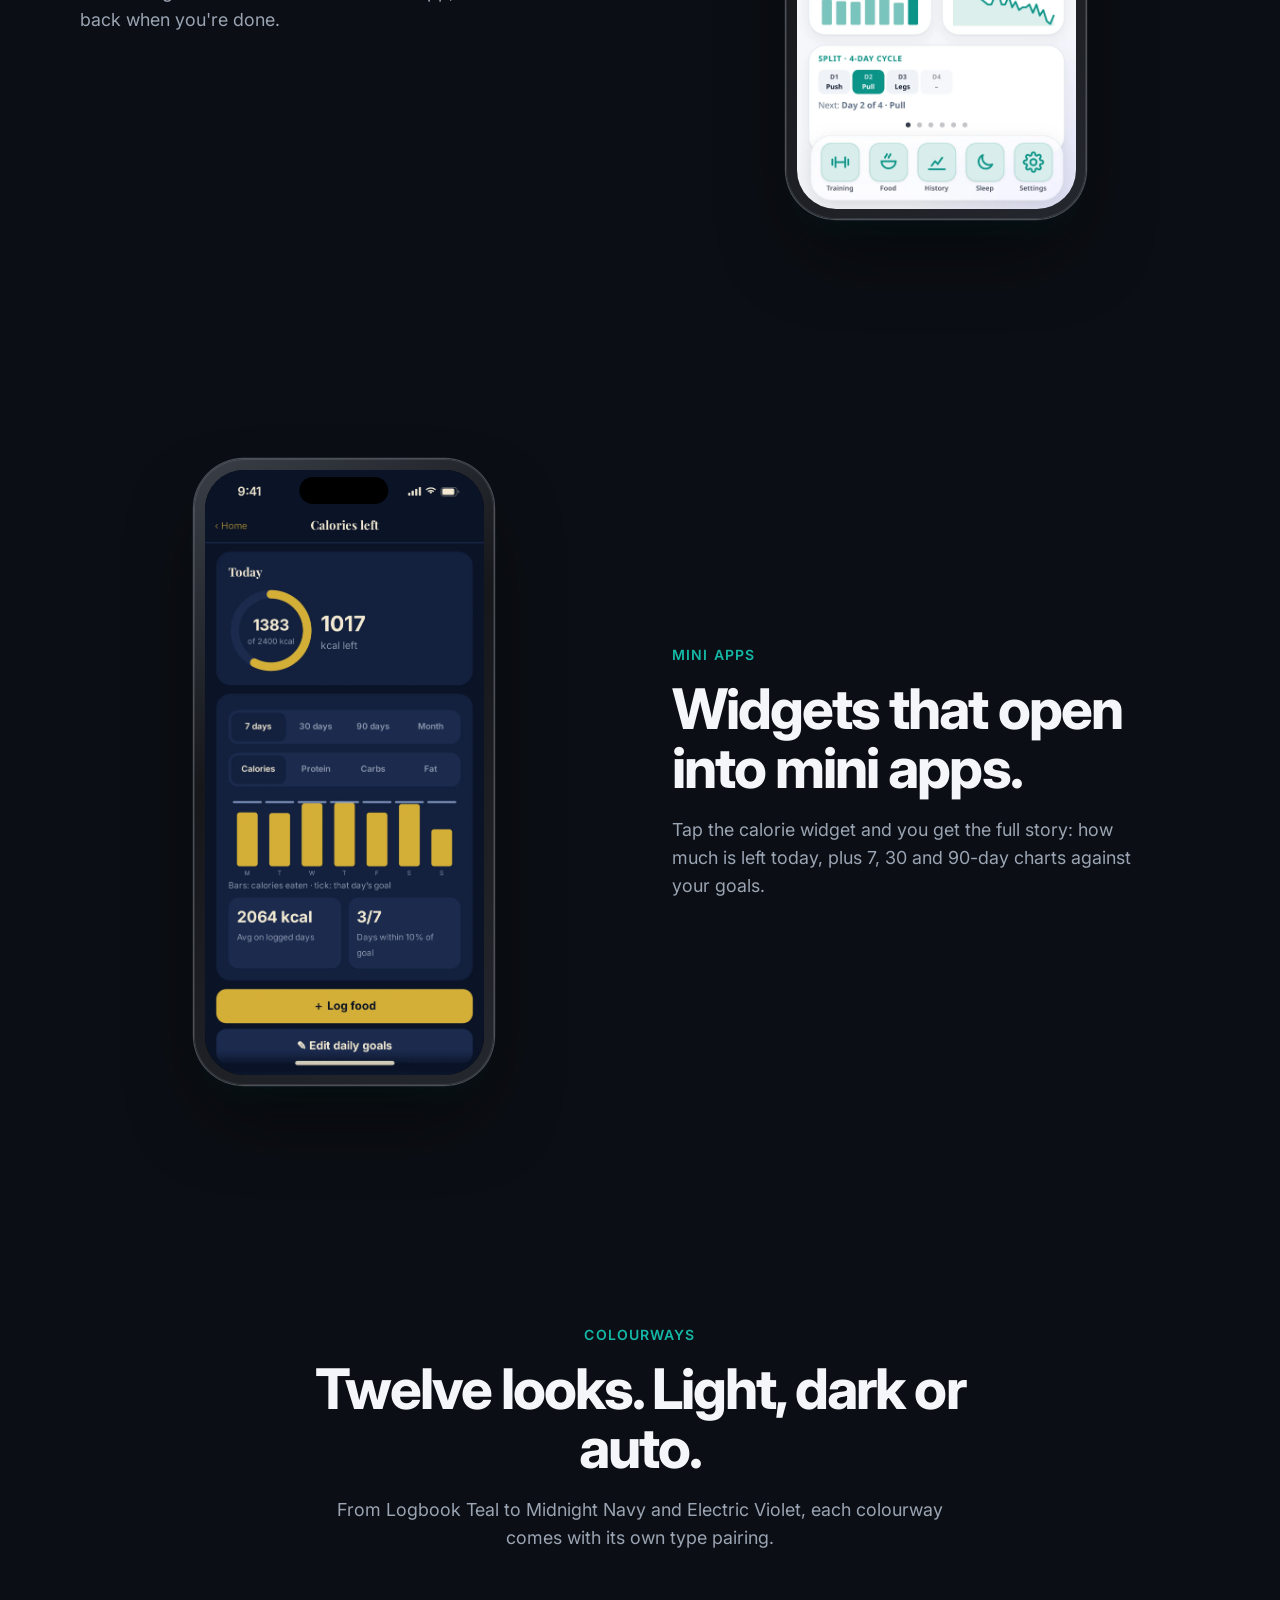
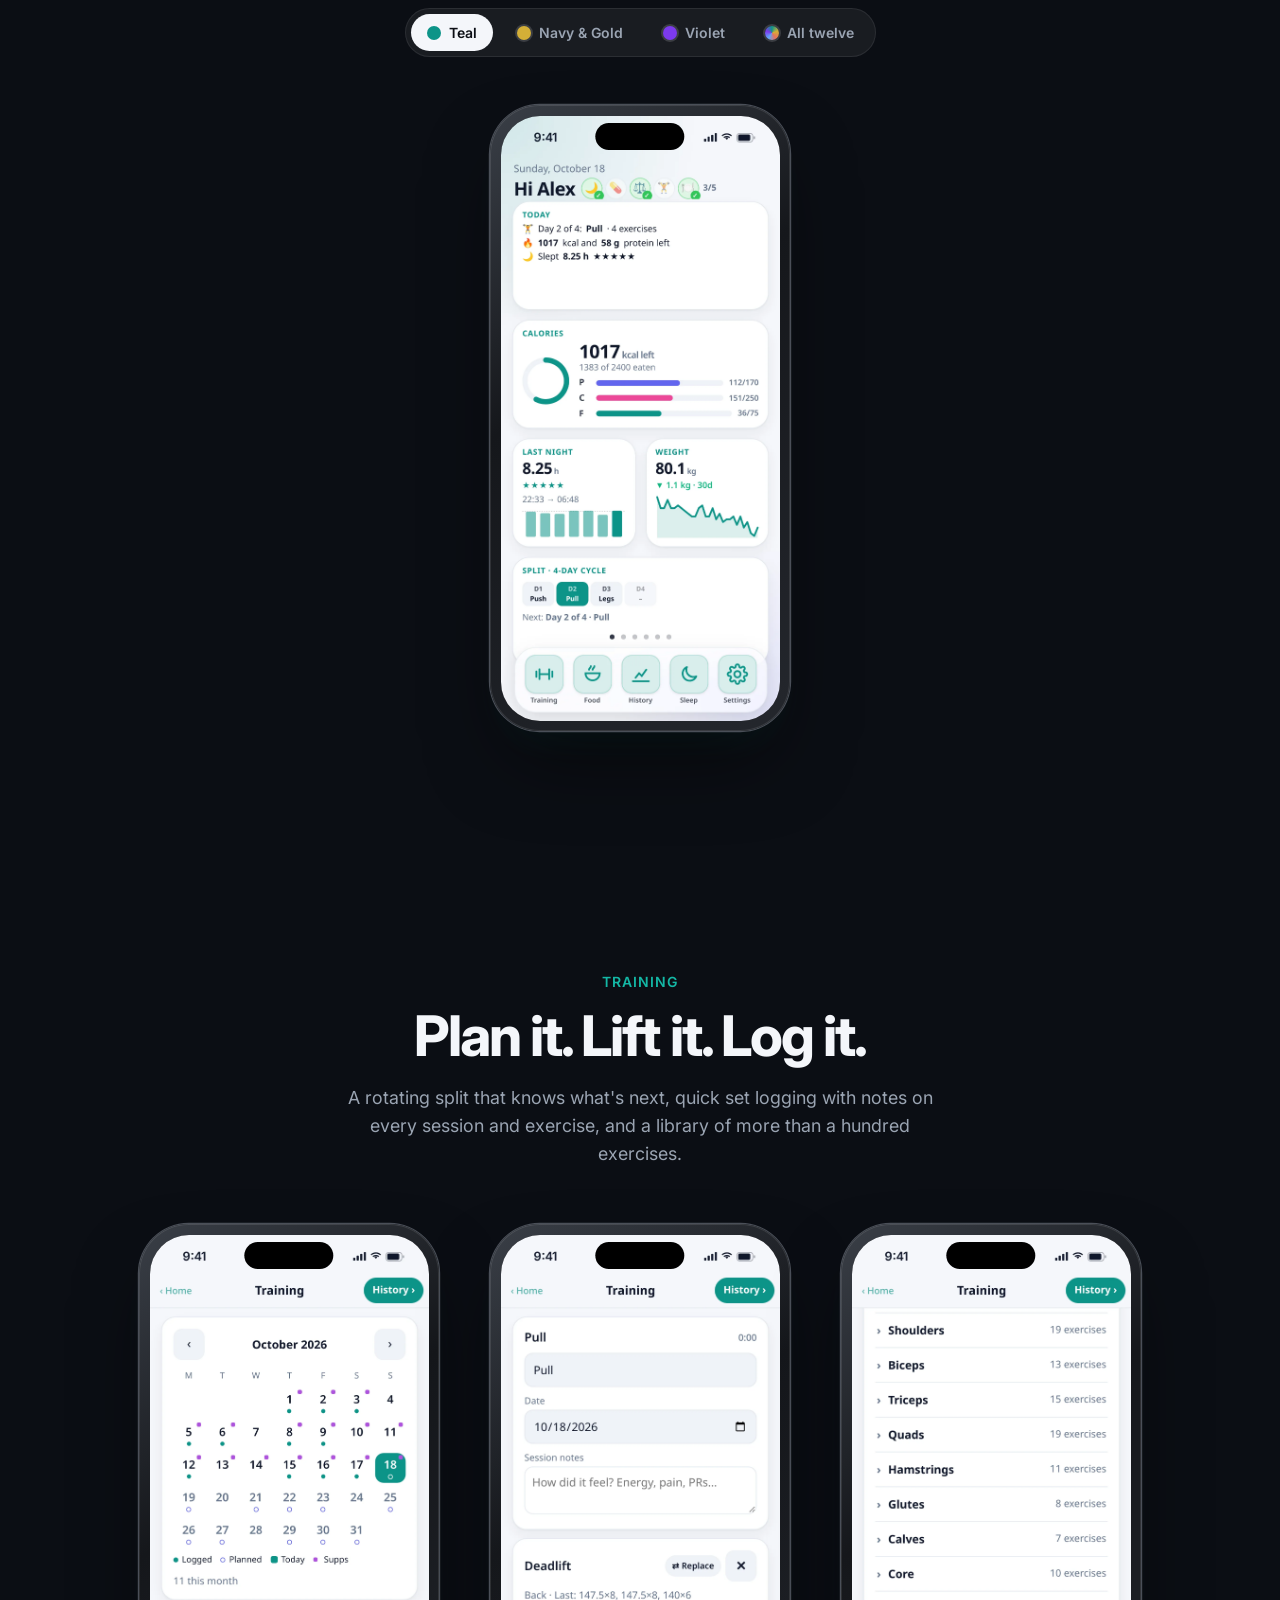
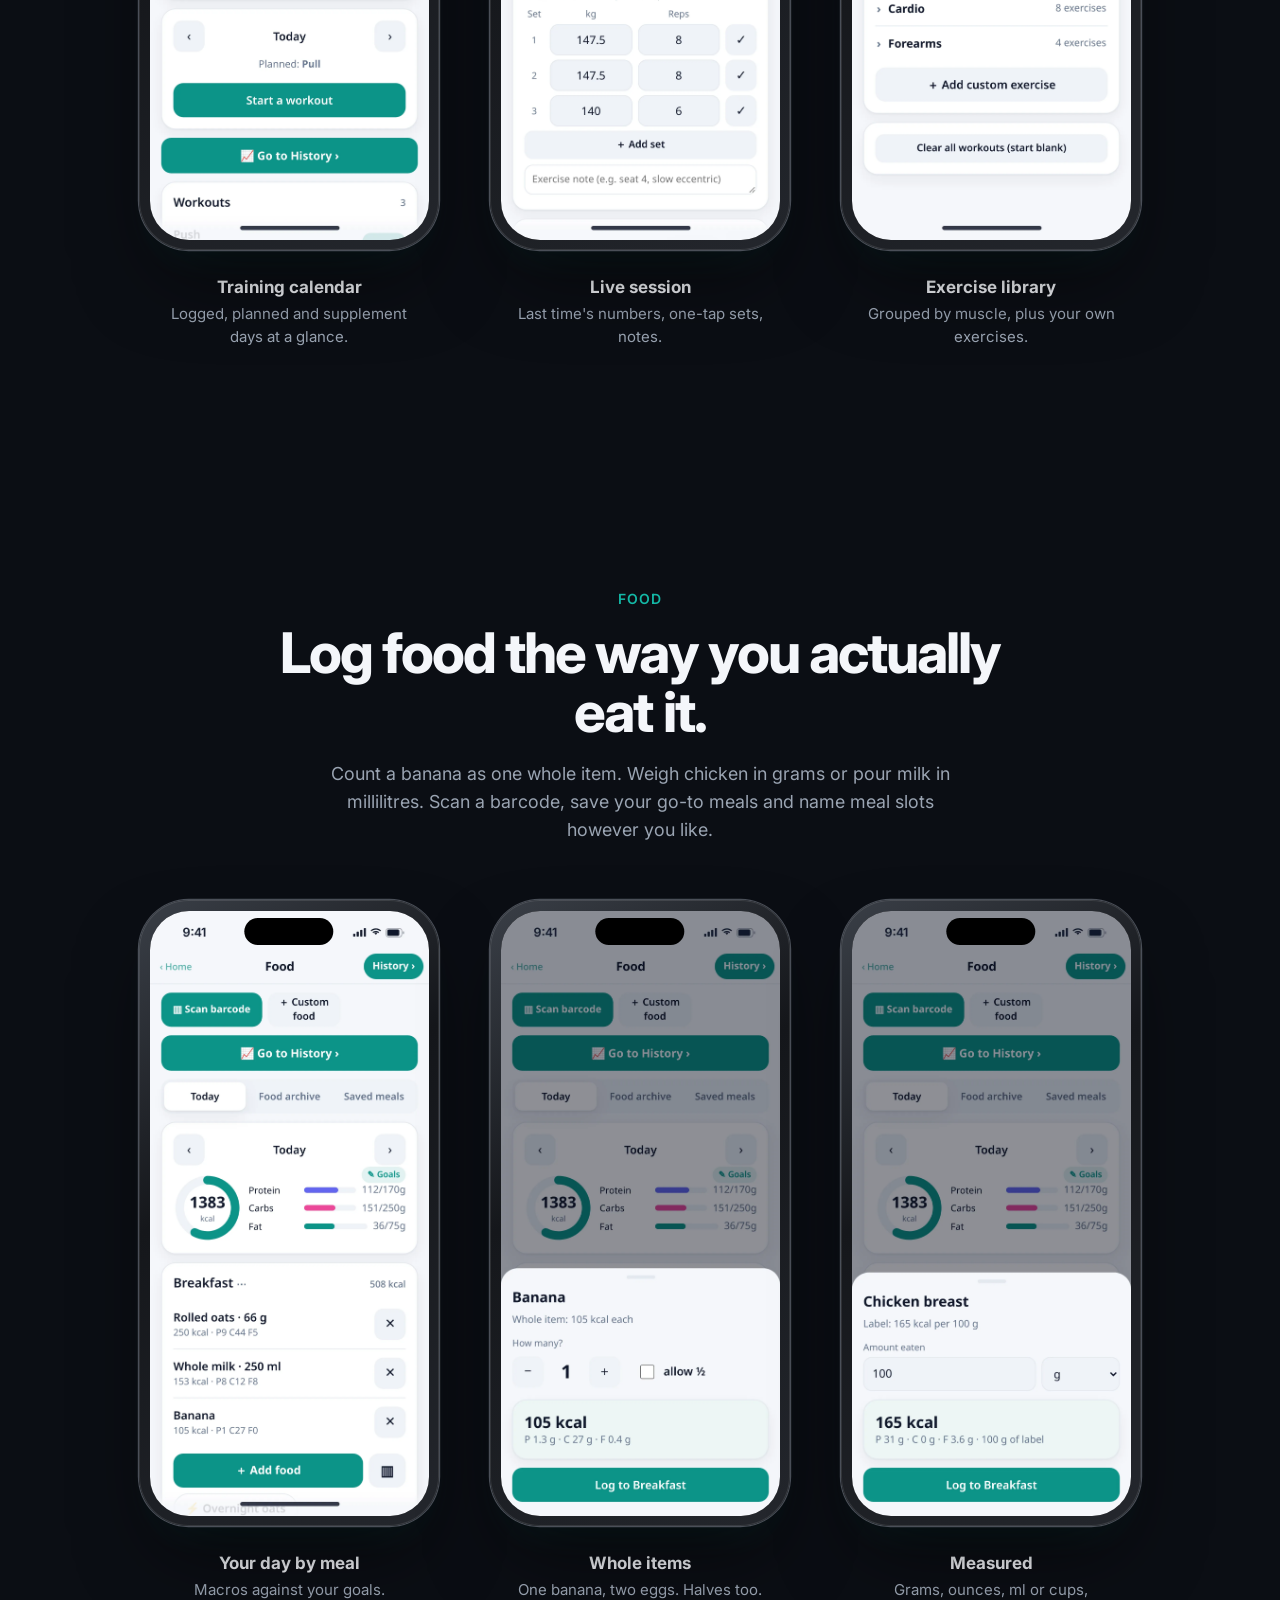
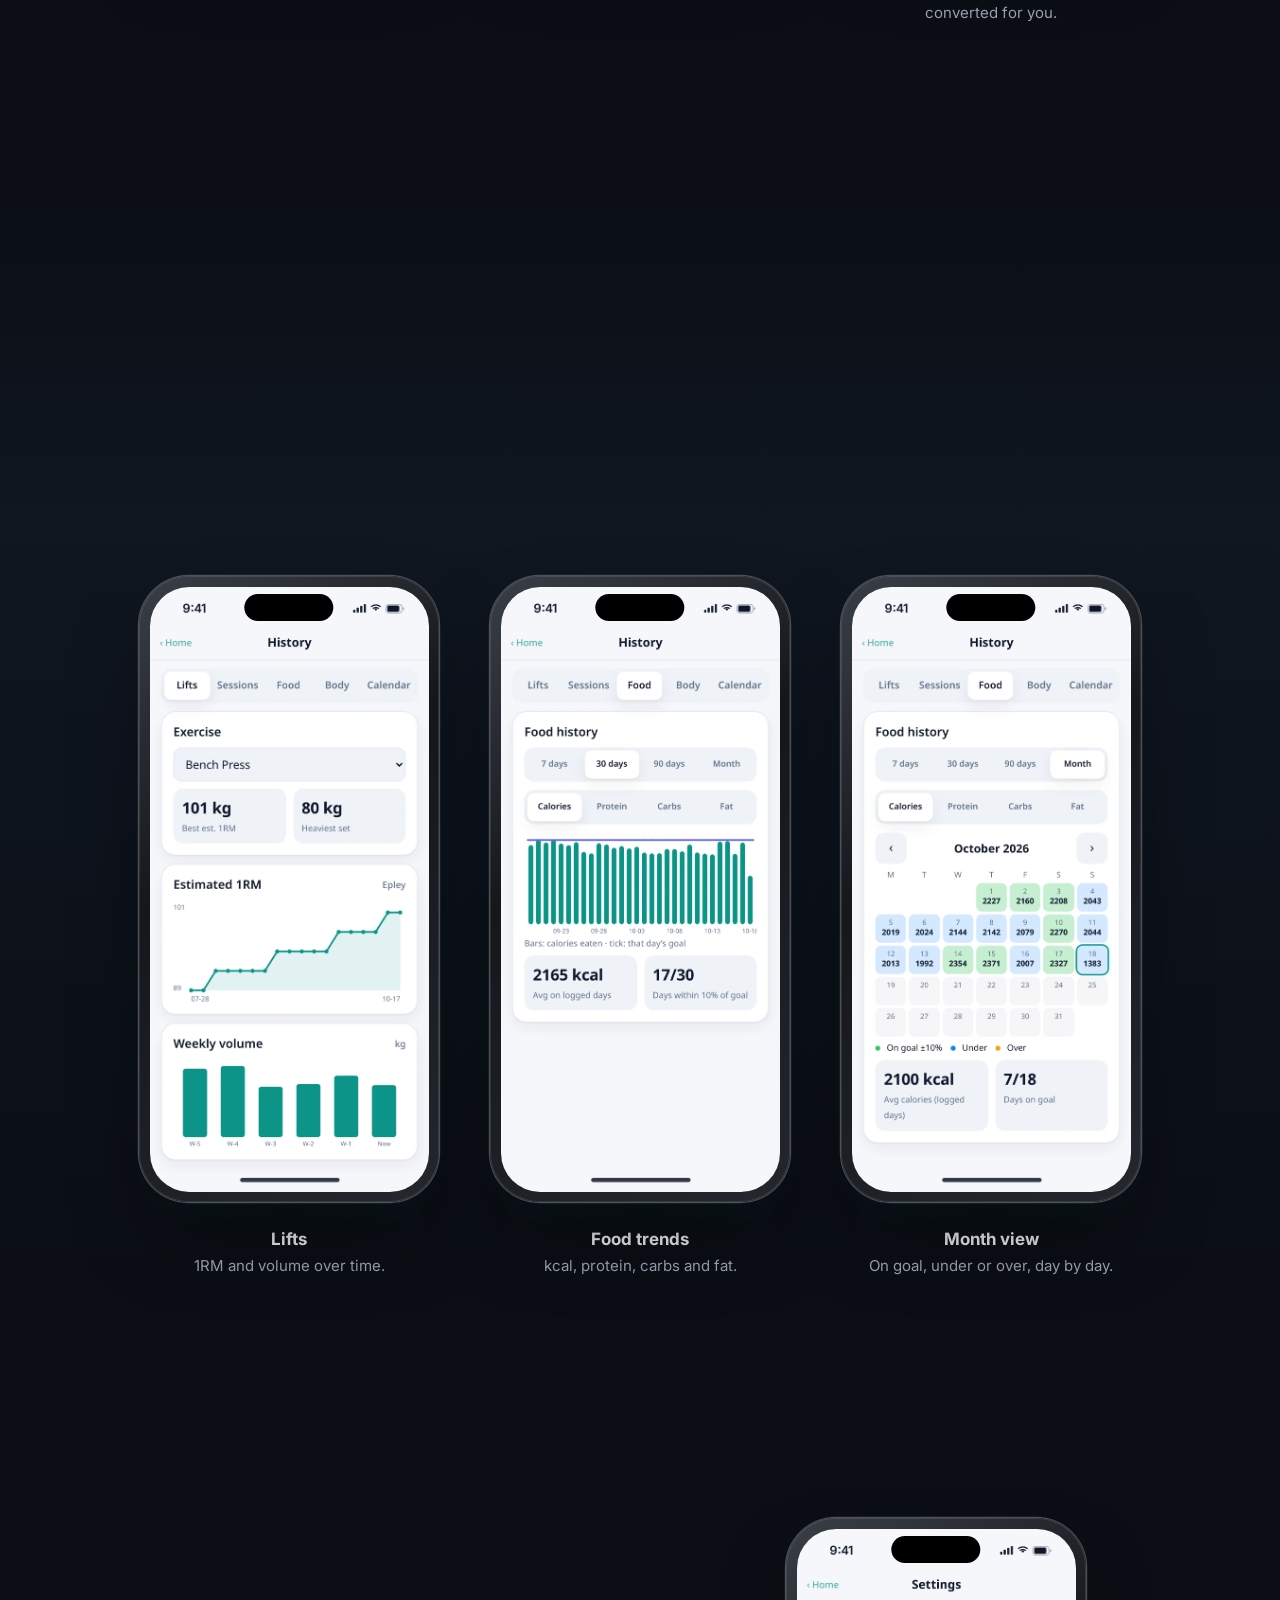
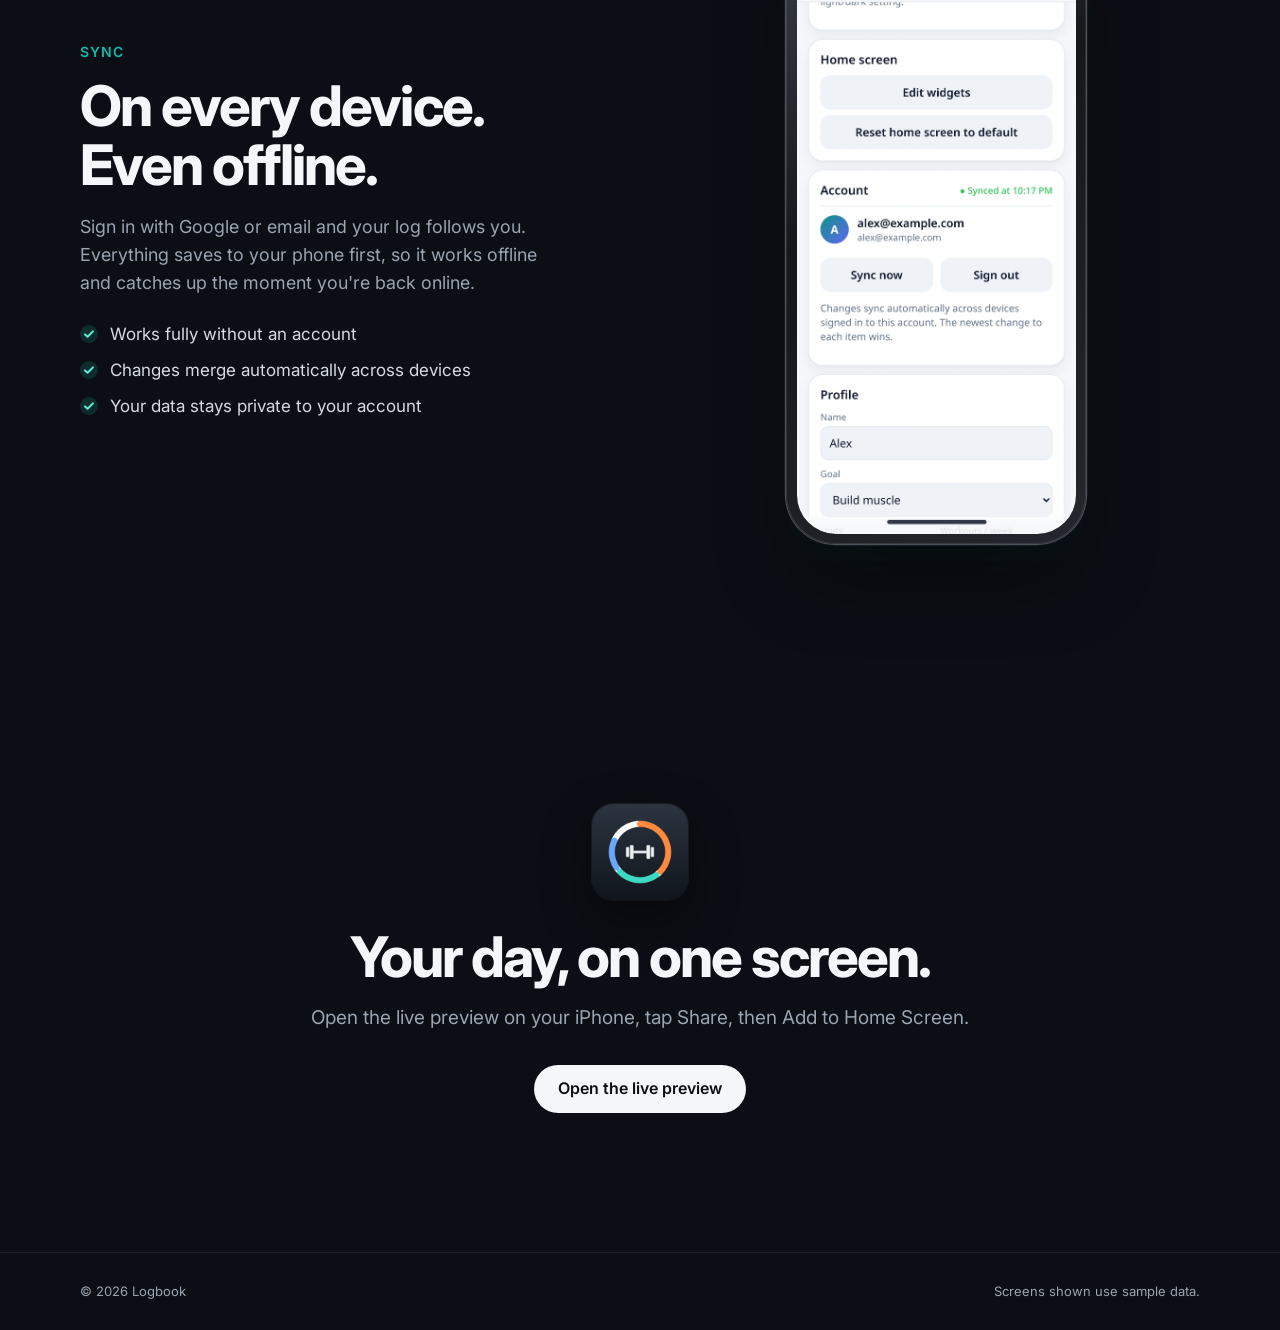
==== commit bd849512: "Relaunch page for the new widget-home Logbook: fresh 393x852@3x captures, exact device frames, new i" ====
--- a/index.html
+++ b/index.html
@@ -3,202 +3,111 @@
 <head>
 <meta charset="utf-8">
 <meta name="viewport" content="width=device-width,initial-scale=1,viewport-fit=cover">
-<title>The Logbook — Coming soon to the App Store</title>
-<meta name="description" content="Training, food, sleep and progress in one calm, fast app. The new Logbook for iPhone is coming soon.">
-<meta name="theme-color" content="#0b0d12" media="(prefers-color-scheme: dark)">
-<meta name="theme-color" content="#f6f7fb" media="(prefers-color-scheme: light)">
-<meta name="color-scheme" content="light dark">
-<meta property="og:type" content="website">
-<meta property="og:title" content="The Logbook — Coming soon to iPhone">
-<meta property="og:description" content="Train, eat and recover with intent. One app for workouts, macros, pantry, sleep and progress.">
-<meta property="og:url" content="https://jacksonpjwilson-dev.github.io/logbook-launch/">
+<title>Logbook: your whole day, one home screen</title>
+<meta name="description" content="Logbook brings training, food, sleep and progress together on a widget home screen you design yourself. Swipe, tap, log, done.">
+<meta name="theme-color" content="#0b0e14">
+<meta property="og:title" content="Logbook: your whole day, one home screen">
+<meta property="og:description" content="Training, food, sleep and progress in widgets you arrange yourself.">
 <meta property="og:image" content="https://jacksonpjwilson-dev.github.io/logbook-launch/og.png">
-<meta property="og:image:width" content="1200"><meta property="og:image:height" content="630">
 <meta name="twitter:card" content="summary_large_image">
-<meta name="twitter:image" content="https://jacksonpjwilson-dev.github.io/logbook-launch/og.png">
-<link rel="icon" href="favicon.svg" type="image/svg+xml">
-<link rel="icon" href="icon-512.png" type="image/png" sizes="512x512">
-<link rel="apple-touch-icon" href="icon-180.png">
-<link rel="preload" as="image" href="screens/today.webp">
-<link rel="stylesheet" href="styles.css">
+<link rel="icon" type="image/svg+xml" href="icon.svg">
+<link rel="icon" type="image/png" sizes="32x32" href="icon-32.png">
+<link rel="apple-touch-icon" sizes="180x180" href="icon-180.png">
+<link rel="preconnect" href="https://fonts.googleapis.com"><link rel="preconnect" href="https://fonts.gstatic.com" crossorigin>
+<link href="https://fonts.googleapis.com/css2?family=Inter:wght@400;500;600;700;800&display=swap" rel="stylesheet">
+<link rel="stylesheet" href="styles.css?v=2">
 </head>
 <body>
-<a class="skip" href="#main">Skip to content</a>
-<header class="nav" id="nav">
-  <a class="brand" href="#top" aria-label="The Logbook home"><img src="favicon.svg" alt="" width="28" height="28"><span>The Logbook</span></a>
-  <nav aria-label="Sections"><a href="#features">Features</a><a href="#how">How it works</a><a href="#ios">iPhone</a><a href="#faq">FAQ</a></nav>
-  <a class="btn sm" href="#notify">Get notified</a>
-</header>
+<header class="nav"><a class="brand" href="#top"><img src="icon-180.png" alt="" width="28" height="28">Logbook</a>
+<nav><a href="#home">Home screen</a><a href="#train">Training</a><a href="#food">Food</a><a href="#history">History</a><a href="#sync">Sync</a></nav>
+<a class="pill sm" href="https://jacksonpjwilson-dev.github.io/logbook-v2/preview-widget/">Try the preview</a></header>
 
-<main id="main">
-<section class="hero" id="top">
-  <div class="aurora" aria-hidden="true"><i></i><i></i><i></i></div>
-  <div class="hero-copy">
-    <span class="pill"><span class="dot"></span>Coming soon to iPhone</span>
-    <h1>Train. Fuel. Recover.<br><span class="grad">All in one logbook.</span></h1>
-    <p class="lede">Workouts, macros, pantry, sleep and progress, in one calm, fast app built around your day. The new Logbook is on its way to the App Store.</p>
-    <div class="cta-row">
-      <a class="store" href="#notify" aria-label="Coming soon to the App Store">
-        <svg viewBox="0 0 24 24" width="26" height="26" aria-hidden="true"><path fill="currentColor" d="M16.4 12.6c0-2.6 2.1-3.8 2.2-3.9-1.2-1.8-3.1-2-3.7-2-1.6-.2-3.1.9-3.9.9-.8 0-2-.9-3.4-.9-1.7 0-3.3 1-4.2 2.6-1.8 3.1-.5 7.7 1.3 10.2.9 1.2 1.9 2.6 3.2 2.6 1.3-.1 1.8-.8 3.3-.8 1.6 0 2 .8 3.4.8 1.4 0 2.3-1.3 3.1-2.5 1-1.4 1.4-2.8 1.4-2.9 0 0-2.7-1-2.7-4.1zM13.9 5c.7-.9 1.2-2 1-3.2-1 0-2.3.7-3 1.6-.7.8-1.2 2-1.1 3.1 1.2.1 2.3-.6 3.1-1.5z"/></svg>
-        <span><small>Coming soon to the</small>App Store</span>
-      </a>
-      <a class="btn ghost" href="https://jacksonpjwilson-dev.github.io/logbook-v2/" rel="noopener">Try the web preview →</a>
-    </div>
+<main id="top">
+<section class="hero">
+  <div class="glow"></div>
+  <div class="hero-copy rv">
+    <img class="appicon" src="icon-512.png" alt="Logbook app icon" width="112" height="112">
+    <p class="kicker">Introducing the new Logbook</p>
+    <h1>Your whole day.<br><span class="grad">One home screen.</span></h1>
+    <p class="lede">Training, food, sleep and progress live together in widgets you arrange yourself. Glance, tap, log, done.</p>
+    <div class="ctas"><a class="pill" href="https://jacksonpjwilson-dev.github.io/logbook-v2/preview-widget/">Open the live preview</a><a class="pill ghost" href="#home">See what's new ↓</a></div>
   </div>
-  <div class="hero-phone">
-    <div class="phone" id="heroPhone" aria-roledescription="carousel" aria-label="App screens">
-      <div class="island" aria-hidden="true"></div>
-      <div class="screen">
-        <img class="on" src="screens/today.webp" alt="Today screen with calorie ring, macros, training, sleep and weight" width="390" height="844">
-        <img src="screens/session.webp" alt="In-progress workout session with sets, weights and reps" width="390" height="844" loading="lazy">
-        <img src="screens/food.webp" alt="Food log with calorie ring and meals" width="390" height="844" loading="lazy">
-        <img src="screens/progress.webp" alt="Progress charts with estimated one-rep max" width="390" height="844" loading="lazy">
-        <img src="screens/pantry.webp" alt="Pantry stock with low-stock flags" width="390" height="844" loading="lazy">
-        <img src="screens/today-dark.webp" alt="Today screen in dark mode" width="390" height="844" loading="lazy">
-      </div>
-    </div>
-    <div class="float f1" aria-hidden="true"><b>🔥 Streak</b><span>Coming in the app</span></div>
-    <div class="float f2" aria-hidden="true"><b>New PR</b><span>Bench · est. 1RM</span></div>
-    <div class="dots" id="heroDots" aria-hidden="true"></div>
+  <div class="hero-phone rv d2"><div class="phone xl"><div class="scr"><img src="shots/home.webp" alt="Logbook widget home screen" fetchpriority="high"></div><i class="island"></i></div></div>
+</section>
+
+<section id="home" class="feature">
+  <div class="copy rv"><p class="kicker">Widget home</p><h2>Everything that matters,<br>before you even tap.</h2><p>Today's plan, calories left, last night's sleep, your weight trend and your split cycle, all on one screen. Add, remove and rearrange widgets until it feels like yours.</p>
+  <ul class="ticks"><li>A daily checklist right next to your name</li><li>Live calorie and macro rings</li><li>Sleep, weight and streak widgets</li></ul></div>
+  <div class="stage rv d1"><div class="phone"><div class="scr"><img src="shots/home.webp" alt="Home screen widgets" loading="lazy"></div><i class="island"></i></div></div>
+</section>
+
+<section class="feature flip">
+  <div class="copy rv"><p class="kicker">Swipe pager</p><h2>Swipe between pages,<br>just like your phone.</h2><p>Spread your widgets across pages and flick between them. The dock stays put, so your apps are always one tap away.</p></div>
+  <div class="stage rv d1"><div class="phone"><div class="scr"><div class="pager"><img src="shots/home.webp" alt="Home page one" loading="lazy"><img src="shots/home-page2.webp" alt="Home page two" loading="lazy"></div></div><i class="island"></i></div></div>
+</section>
+
+<section class="feature">
+  <div class="copy rv"><p class="kicker">Dock apps</p><h2>Tap an app.<br>Watch it open.</h2><p>Training, Food, History, Sleep and Settings sit in the dock. Each one grows out of its icon into a full app, then shrinks back when you're done.</p></div>
+  <div class="stage rv d1"><div class="phone"><div class="scr zoomer"><img src="shots/home.webp" alt="" loading="lazy"><img class="zoomed" src="shots/dock-zoom.webp" alt="Food app opening from the dock" loading="lazy"><span class="tap"></span></div><i class="island"></i></div></div>
+</section>
+
+<section class="feature flip">
+  <div class="copy rv"><p class="kicker">Mini apps</p><h2>Widgets that open<br>into mini apps.</h2><p>Tap the calorie widget and you get the full story: how much is left today, plus 7, 30 and 90-day charts against your goals.</p></div>
+  <div class="stage rv d1"><div class="phone"><div class="scr"><img src="shots/mini-calories.webp" alt="Calories mini app" loading="lazy"></div><i class="island"></i></div></div>
+</section>
+
+<section class="colourways">
+  <div class="copy center rv"><p class="kicker">Colourways</p><h2>Twelve looks. Light, dark or auto.</h2><p>From Logbook Teal to Midnight Navy and Electric Violet, each colourway comes with its own type pairing.</p></div>
+  <div class="cw-picker rv d1" role="tablist" aria-label="Colourway">
+    <button class="cw on" data-src="shots/home.webp" role="tab" aria-selected="true"><i style="background:#0d9488"></i>Teal</button>
+    <button class="cw" data-src="shots/home-dark.webp" role="tab" aria-selected="false"><i style="background:#d4af37"></i>Navy &amp; Gold</button>
+    <button class="cw" data-src="shots/home-violet.webp" role="tab" aria-selected="false"><i style="background:#7c3aed"></i>Violet</button>
+    <button class="cw" data-src="shots/settings.webp" role="tab" aria-selected="false"><i class="all"></i>All twelve</button>
+  </div>
+  <div class="stage rv d2"><div class="phone"><div class="scr"><img id="cwimg" src="shots/home.webp" alt="Home screen in the selected colourway" loading="lazy"></div><i class="island"></i></div></div>
+</section>
+
+<section id="train" class="trio">
+  <div class="copy center rv"><p class="kicker">Training</p><h2>Plan it. Lift it. Log it.</h2><p>A rotating split that knows what's next, quick set logging with notes on every session and exercise, and a library of more than a hundred exercises.</p></div>
+  <div class="row3">
+    <figure class="rv"><div class="phone"><div class="scr"><img src="shots/training.webp" alt="Training calendar" loading="lazy"></div><i class="island"></i></div><figcaption><b>Training calendar</b>Logged, planned and supplement days at a glance.</figcaption></figure>
+    <figure class="rv d1"><div class="phone"><div class="scr"><img src="shots/session.webp" alt="Live workout session" loading="lazy"></div><i class="island"></i></div><figcaption><b>Live session</b>Last time's numbers, one-tap sets, notes.</figcaption></figure>
+    <figure class="rv d2"><div class="phone"><div class="scr"><img src="shots/library.webp" alt="Exercise library" loading="lazy"></div><i class="island"></i></div><figcaption><b>Exercise library</b>Grouped by muscle, plus your own exercises.</figcaption></figure>
   </div>
 </section>
 
-<section class="marquee" aria-label="Highlights">
-  <div class="track"><span>Workout templates</span><span>Rest timer</span><span>Estimated 1RM</span><span>Macro ring</span><span>Meal plan</span><span>Pantry & shopping list</span><span>Sleep</span><span>Progress calendar</span><span>Coach sharing</span><span>Works offline</span><span aria-hidden="true">Workout templates</span><span aria-hidden="true">Rest timer</span><span aria-hidden="true">Estimated 1RM</span><span aria-hidden="true">Macro ring</span><span aria-hidden="true">Meal plan</span><span aria-hidden="true">Pantry & shopping list</span><span aria-hidden="true">Sleep</span><span aria-hidden="true">Progress calendar</span><span aria-hidden="true">Coach sharing</span><span aria-hidden="true">Works offline</span></div>
-</section>
-
-<div id="features">
-<section class="feature">
-  <div class="f-copy reveal">
-    <span class="eyebrow teal">Train</span>
-    <h2>Log a set in a tap. <span class="mute">Beat it next time.</span></h2>
-    <p>Start from a template, see last session's numbers on every exercise, and let the rest timer pace you. Sessions survive app closes, so nothing gets lost mid-workout.</p>
-    <ul class="ticks"><li>Templates for Push, Pull, Legs and your own</li><li>Built-in rest timer</li><li>PRs and estimated 1RM, tracked automatically</li></ul>
-  </div>
-  <div class="f-media reveal"><div class="phone sm"><div class="island"></div><div class="screen"><img class="on" src="screens/session.webp" alt="Workout session in progress" loading="lazy" width="390" height="844"></div></div></div>
-</section>
-
-<section class="feature flip">
-  <div class="f-copy reveal">
-    <span class="eyebrow indigo">Fuel</span>
-    <h2>Hit your macros <span class="mute">without the math.</span></h2>
-    <p>A calorie ring and macro bars show exactly what's left today. Plan meals against your targets, and keep the pantry stocked with low-stock flags and a shopping list that builds itself.</p>
-    <ul class="ticks"><li>Calorie ring with protein, carbs and fat</li><li>Meal plan vs. targets</li><li>Pantry stock, low-stock flags and shopping list</li></ul>
-  </div>
-  <div class="f-media reveal duo"><div class="phone sm"><div class="island"></div><div class="screen"><img class="on" src="screens/food.webp" alt="Food log" loading="lazy" width="390" height="844"></div></div><div class="phone sm back"><div class="island"></div><div class="screen"><img class="on" src="screens/pantry.webp" alt="Pantry" loading="lazy" width="390" height="844"></div></div></div>
-</section>
-
-<section class="feature">
-  <div class="f-copy reveal">
-    <span class="eyebrow pink">Progress</span>
-    <h2>See the trend, <span class="mute">not just the day.</span></h2>
-    <p>Charts for strength, volume and body weight, plus a calendar that shows your consistency at a glance. Sleep sits right next to it, because recovery counts.</p>
-    <ul class="ticks"><li>Lift, volume and body charts</li><li>Training & nutrition calendar</li><li>Sleep hours and quality</li></ul>
-  </div>
-  <div class="f-media reveal"><div class="phone sm"><div class="island"></div><div class="screen"><img class="on" src="screens/progress.webp" alt="Progress charts" loading="lazy" width="390" height="844"></div></div></div>
-</section>
-</div>
-
-<section class="how" id="how">
-  <h2 class="center reveal">How it works</h2>
-  <ol class="steps">
-    <li class="reveal"><span>1</span><h3>Set your goal</h3><p>A quick onboarding sets calorie and macro targets for cutting, maintaining or building.</p></li>
-    <li class="reveal"><span>2</span><h3>Log your day</h3><p>Workouts, meals, sleep and weight, each in a few taps from the Today screen.</p></li>
-    <li class="reveal"><span>3</span><h3>Watch it add up</h3><p>PRs, trends and your calendar show what's working, so you know what to do next.</p></li>
-  </ol>
-</section>
-
-<section class="ios" id="ios">
-  <div class="center reveal"><span class="eyebrow indigo">Coming with the iPhone app</span><h2>Built for iPhone. <span class="mute">Made for your wrist too.</span></h2><p class="lede narrow">These are planned for the App Store release and are still in development.</p></div>
-  <div class="ios-grid">
-    <div class="card widget-stage reveal">
-      <div class="lock">
-        <div class="lock-time" aria-hidden="true">9:41</div>
-        <div class="lw-row"><div class="lw ring"><svg viewBox="0 0 36 36"><circle cx="18" cy="18" r="15" class="trk"/><circle cx="18" cy="18" r="15" class="val" pathLength="100" stroke-dasharray="62 100"/></svg><b>731</b></div><div class="lw"><small>PROTEIN</small><b>75g</b></div><div class="lw"><small>STREAK</small><b>🔥 12</b></div></div>
-        <div class="live"><div class="live-ic">⏱</div><div><small>Rest · Bench Press</small><b class="tick" id="rest">1:30</b></div><div class="live-bar"><i id="restBar"></i></div></div>
-      </div>
-      <h3>Widgets & Live Activities <em>Coming soon</em></h3>
-      <p>Your calorie ring on the Home Screen, and the rest timer counting down on the Lock Screen and Dynamic Island.</p>
-    </div>
-    <div class="card watch-stage reveal">
-      <div class="watch"><div class="wface"><small>Bench Press · Set 3</small><b>154<span>lb</span> × 8</b><div class="wbtn">✓ Log set</div></div></div>
-      <h3>Apple Watch logging <em>Coming soon</em></h3>
-      <p>Log sets from your wrist and leave your phone in your bag.</p>
-    </div>
-    <div class="card health reveal">
-      <div class="hicons" aria-hidden="true"><span>❤️</span><span class="arrows">⇄</span><img src="favicon.svg" alt=""></div>
-      <h3>Apple Health sync <em>Coming soon</em></h3>
-      <p>Workouts, weight, sleep and nutrition flowing both ways.</p>
-    </div>
-    <div class="card scan reveal">
-      <div class="scanbox" aria-hidden="true"><div class="bars"></div><i class="laser"></i></div>
-      <h3>Barcode & camera scanning <em>Coming soon</em></h3>
-      <p>Point your camera at a label or a plate to log food faster.</p>
-    </div>
+<section id="food" class="trio">
+  <div class="copy center rv"><p class="kicker">Food</p><h2>Log food the way you actually eat it.</h2><p>Count a banana as one whole item. Weigh chicken in grams or pour milk in millilitres. Scan a barcode, save your go-to meals and name meal slots however you like.</p></div>
+  <div class="row3">
+    <figure class="rv"><div class="phone"><div class="scr"><img src="shots/food.webp" alt="Food day with macro rings" loading="lazy"></div><i class="island"></i></div><figcaption><b>Your day by meal</b>Macros against your goals.</figcaption></figure>
+    <figure class="rv d1"><div class="phone"><div class="scr"><img src="shots/amount-whole.webp" alt="Whole item logging" loading="lazy"></div><i class="island"></i></div><figcaption><b>Whole items</b>One banana, two eggs. Halves too.</figcaption></figure>
+    <figure class="rv d2"><div class="phone"><div class="scr"><img src="shots/amount-measured.webp" alt="Measured food logging" loading="lazy"></div><i class="island"></i></div><figcaption><b>Measured</b>Grams, ounces, ml or cups, converted for you.</figcaption></figure>
   </div>
 </section>
 
-<section class="streaks" id="streaks">
-  <div class="center reveal"><span class="eyebrow teal">Streaks & achievements · coming soon</span><h2>Momentum you can <span class="grad">feel.</span></h2><p class="lede narrow">Daily streaks and milestone badges to keep you coming back. Here's a preview of the design.</p></div>
-  <div class="streak-card reveal">
-    <div class="flame" aria-hidden="true">🔥</div>
-    <div class="count"><b data-count="12">0</b><span>day streak (example)</span></div>
-    <div class="week" aria-hidden="true"><i class="on">M</i><i class="on">T</i><i class="on">W</i><i class="on">T</i><i class="on">F</i><i class="on">S</i><i>S</i></div>
-  </div>
-  <div class="badges">
-    <div class="badge reveal"><span>🏋️</span><b>First PR</b></div>
-    <div class="badge reveal"><span>🥗</span><b>Macro Master</b></div>
-    <div class="badge reveal"><span>😴</span><b>Well Rested</b></div>
-    <div class="badge reveal"><span>📅</span><b>30-Day Club</b></div>
-    <div class="badge reveal locked"><span>💯</span><b>Century</b></div>
+<section id="history" class="trio dark">
+  <div class="copy center rv"><p class="kicker">History</p><h2>See progress, not just numbers.</h2><p>Estimated 1RM trends and weekly volume. Calories and every macro over 7, 30 or 90 days, each measured against the goal you had that day. A month view shows which days hit the mark.</p></div>
+  <div class="row3">
+    <figure class="rv"><div class="phone"><div class="scr"><img src="shots/history-lifts.webp" alt="Lift history charts" loading="lazy"></div><i class="island"></i></div><figcaption><b>Lifts</b>1RM and volume over time.</figcaption></figure>
+    <figure class="rv d1"><div class="phone"><div class="scr"><img src="shots/history-food.webp" alt="30 day food chart" loading="lazy"></div><i class="island"></i></div><figcaption><b>Food trends</b>kcal, protein, carbs and fat.</figcaption></figure>
+    <figure class="rv d2"><div class="phone"><div class="scr"><img src="shots/history-month.webp" alt="Month view of calories" loading="lazy"></div><i class="island"></i></div><figcaption><b>Month view</b>On goal, under or over, day by day.</figcaption></figure>
   </div>
 </section>
 
-<section class="grid-sec">
-  <h2 class="center reveal">Everything in one place</h2>
-  <div class="fgrid">
-    <div class="fcard reveal"><i>📋</i><h3>Workout templates</h3><p>Reusable splits with last-time numbers.</p></div>
-    <div class="fcard reveal"><i>⏱️</i><h3>Rest timer</h3><p>Paced rest between every set.</p></div>
-    <div class="fcard reveal"><i>🏆</i><h3>PRs & est. 1RM</h3><p>Records detected automatically.</p></div>
-    <div class="fcard reveal"><i>🍽️</i><h3>Meal planning</h3><p>Plan meals against your targets.</p></div>
-    <div class="fcard reveal"><i>🛒</i><h3>Pantry & shopping</h3><p>Low-stock flags and a smart list.</p></div>
-    <div class="fcard reveal"><i>🌙</i><h3>Sleep</h3><p>Hours and quality, next to training.</p></div>
-    <div class="fcard reveal"><i>👥</i><h3>Coach & friend sharing</h3><p>Read-only access you control.</p></div>
-    <div class="fcard reveal"><i>📶</i><h3>Works offline</h3><p>Log anywhere, even with no signal.</p></div>
-    <div class="fcard reveal soon"><i>🧠</i><h3>Smart coach suggestions</h3><p>What to train and eat next. <em>Coming soon</em></p></div>
-    <div class="fcard reveal soon"><i>🔔</i><h3>Reminders</h3><p>Gentle nudges at the right time. <em>Coming soon</em></p></div>
-    <div class="fcard reveal soon"><i>☁️</i><h3>iCloud & cloud sync</h3><p>Your log on every device. <em>Coming soon</em></p></div>
-    <div class="fcard reveal"><i>🎨</i><h3>Make it yours</h3><p>Units, targets, light and dark.</p></div>
-  </div>
+<section id="sync" class="feature">
+  <div class="copy rv"><p class="kicker">Sync</p><h2>On every device.<br>Even offline.</h2><p>Sign in with Google or email and your log follows you. Everything saves to your phone first, so it works offline and catches up the moment you're back online.</p>
+  <ul class="ticks"><li>Works fully without an account</li><li>Changes merge automatically across devices</li><li>Your data stays private to your account</li></ul></div>
+  <div class="stage rv d1"><div class="phone"><div class="scr"><img src="shots/sync.webp" alt="Account synced in Settings" loading="lazy"></div><i class="island"></i></div></div>
 </section>
 
-<section class="faq" id="faq">
-  <h2 class="center reveal">Questions</h2>
-  <details class="reveal"><summary>When is it coming out?</summary><p>The iPhone app is in development. There's no release date yet. Check back here for launch news.</p></details>
-  <details class="reveal"><summary>Can I try it now?</summary><p>Yes. A web preview with demo data runs in your browser. Data in the preview stays on your device.</p></details>
-  <details class="reveal"><summary>Which features are in the first release?</summary><p>The plan is the core Logbook (training, food, pantry, sleep, progress and sharing) plus as many of the iPhone features shown above as are ready. Anything labeled "Coming soon" is still being built.</p></details>
-  <details class="reveal"><summary>Will it work offline?</summary><p>Yes. Logging works without a connection.</p></details>
-  <details class="reveal"><summary>Can my coach see my log?</summary><p>You can share a read-only view with a coach or friend. They can see your log but can't change it.</p></details>
-  <details class="reveal"><summary>How much will it cost?</summary><p>Pricing hasn't been decided yet.</p></details>
-</section>
-
-<section class="notify" id="notify">
-  <div class="aurora" aria-hidden="true"><i></i><i></i></div>
-  <div class="notify-in reveal">
-    <img src="icon-180.png" alt="" width="84" height="84" class="appicon">
-    <h2>Be first in line.</h2>
-    <p>The Logbook is coming soon to the App Store.</p>
-    <form id="nform" novalidate>
-      <label for="email" class="sr">Email address</label>
-      <input id="email" type="email" placeholder="you@example.com" autocomplete="email" required>
-      <button class="btn" type="submit">Notify me</button>
-    </form>
-    <p class="fine" id="nmsg" role="status">Nothing is collected or sent from this page.</p>
-  </div>
+<section class="final rv">
+  <img class="appicon" src="icon-512.png" alt="" width="96" height="96">
+  <h2>Your day, on one screen.</h2>
+  <p>Open the live preview on your iPhone, tap Share, then Add to Home Screen.</p>
+  <a class="pill" href="https://jacksonpjwilson-dev.github.io/logbook-v2/preview-widget/">Open the live preview</a>
 </section>
 </main>
-
-<footer><span>© 2026 The Logbook</span><span>Coming soon · App Store is a service mark of Apple Inc.</span></footer>
-<script src="app.js" defer></script>
+<footer><span>© 2026 Logbook</span><span>Screens shown use sample data.</span></footer>
+<script src="app.js?v=2"></script>
 </body>
 </html>
--- a/styles.css
+++ b/styles.css
@@ -1,168 +1,97 @@
-:root{--bg:#f6f7fb;--bg2:#fff;--card:#fff;--card2:#eef1f6;--text:#0f172a;--muted:#5b6b82;--line:#e2e8f0;--teal:#0d9488;--teal2:#14b8a6;--indigo:#6366f1;--pink:#ec4899;--amber:#f59e0b;--shadow:0 1px 2px rgba(15,23,42,.05),0 20px 50px -20px rgba(15,23,42,.25);--glass:rgba(255,255,255,.72);color-scheme:light dark}
-@media (prefers-color-scheme:dark){:root{--bg:#07090d;--bg2:#0d1117;--card:#121722;--card2:#1a2130;--text:#f1f5f9;--muted:#94a3b8;--line:#232c3b;--teal:#2dd4bf;--shadow:0 30px 60px -30px rgba(0,0,0,.8);--glass:rgba(10,13,19,.7)}}
-*{box-sizing:border-box}
-html{scroll-behavior:smooth}
-body{margin:0;background:var(--bg);color:var(--text);font:17px/1.55 -apple-system,BlinkMacSystemFont,"SF Pro Text","Inter","Segoe UI",system-ui,sans-serif;-webkit-font-smoothing:antialiased;overflow-x:clip}
-img{max-width:100%;display:block}
-a{color:inherit}
-h1,h2,h3{letter-spacing:-.025em;line-height:1.08;margin:0}
-h2{font-size:clamp(32px,5.2vw,58px);font-weight:760}
-h3{font-size:19px;font-weight:700}
-.mute{color:var(--muted)}
-.grad{background:linear-gradient(100deg,var(--teal2),var(--indigo) 55%,var(--pink));-webkit-background-clip:text;background-clip:text;color:transparent}
-.center{text-align:center}
-.narrow{max-width:560px;margin:14px auto 0}
-.skip{position:absolute;left:-999px}.skip:focus{left:12px;top:12px;z-index:99;background:var(--card);padding:8px 12px;border-radius:8px}
-.sr{position:absolute;width:1px;height:1px;overflow:hidden;clip:rect(0 0 0 0)}
-.btn{display:inline-flex;align-items:center;justify-content:center;gap:8px;border:0;border-radius:99px;padding:14px 22px;font:600 16px/1 inherit;font-family:inherit;background:linear-gradient(135deg,var(--teal2),var(--indigo));color:#fff;text-decoration:none;cursor:pointer;box-shadow:0 10px 30px -10px rgba(99,102,241,.6);transition:transform .2s,box-shadow .2s}
-.btn:hover{transform:translateY(-1px);box-shadow:0 14px 34px -10px rgba(99,102,241,.7)}
-.btn.sm{padding:10px 16px;font-size:14px}
-.btn.ghost{background:transparent;color:var(--text);box-shadow:inset 0 0 0 1.5px var(--line)}
-:focus-visible{outline:3px solid var(--indigo);outline-offset:3px}
-/* nav */
-.nav{position:fixed;inset:0 0 auto;z-index:50;display:flex;align-items:center;justify-content:space-between;gap:16px;padding:12px max(16px,calc((100vw - 1180px)/2));transition:background .3s,box-shadow .3s}
-.nav.solid{background:var(--glass);-webkit-backdrop-filter:saturate(1.6) blur(18px);backdrop-filter:saturate(1.6) blur(18px);box-shadow:0 1px 0 var(--line)}
-.brand{display:flex;align-items:center;gap:10px;font-weight:750;text-decoration:none;letter-spacing:-.01em}
-.brand img{border-radius:8px}
-.nav nav{display:none;gap:28px;font-size:15px}
-.nav nav a{text-decoration:none;color:var(--muted)}.nav nav a:hover{color:var(--text)}
-@media(min-width:860px){.nav nav{display:flex}}
+:root{--bg:#0b0e14;--fg:#f4f6fa;--mut:#9aa4b2;--teal:#14b8a6;--line:rgba(255,255,255,.08);--ease:cubic-bezier(.2,.7,.2,1)}
+*{box-sizing:border-box;margin:0}
+html{scroll-behavior:smooth;-webkit-text-size-adjust:100%}
+body{background:var(--bg);color:var(--fg);font:400 17px/1.55 Inter,-apple-system,system-ui,sans-serif;-webkit-font-smoothing:antialiased;overflow-x:hidden}
+img{display:block;max-width:100%}
+a{color:inherit;text-decoration:none}
+.nav{position:fixed;inset:0 0 auto;z-index:50;display:flex;align-items:center;gap:24px;padding:14px max(20px,calc(50% - 560px));transition:background .3s,backdrop-filter .3s,border-color .3s;border-bottom:1px solid transparent}
+.nav.solid{background:rgba(11,14,20,.72);backdrop-filter:saturate(1.6) blur(18px);-webkit-backdrop-filter:saturate(1.6) blur(18px);border-color:var(--line)}
+.brand{display:flex;align-items:center;gap:10px;font-weight:700;letter-spacing:-.01em}.brand img{border-radius:7px}
+.nav nav{display:flex;gap:22px;margin-left:auto;font-size:14px;color:var(--mut)}.nav nav a:hover{color:var(--fg)}
+.pill{display:inline-flex;align-items:center;justify-content:center;height:48px;padding:0 24px;border-radius:999px;background:var(--fg);color:#0b0e14;font-weight:600;font-size:16px;transition:transform .2s var(--ease),box-shadow .2s}
+.pill:hover{transform:translateY(-1px);box-shadow:0 10px 30px rgba(20,184,166,.25)}
+.pill.sm{height:36px;padding:0 16px;font-size:14px}.pill.ghost{background:transparent;color:var(--fg);box-shadow:inset 0 0 0 1px rgba(255,255,255,.22)}
+.kicker{color:var(--teal);font-weight:600;font-size:14px;letter-spacing:.08em;text-transform:uppercase;margin-bottom:14px}
+h1{font-size:clamp(44px,6vw,80px);line-height:1.02;letter-spacing:-.045em;font-weight:800}
+h2{font-size:clamp(32px,4.4vw,56px);line-height:1.06;letter-spacing:-.035em;font-weight:750}
+.grad{background:linear-gradient(90deg,#5eead4,#60a5fa 45%,#fb923c);-webkit-background-clip:text;background-clip:text;color:transparent}
+.lede{font-size:clamp(18px,1.6vw,21px);color:var(--mut);max-width:520px;margin:22px 0 32px}
+.copy p:not(.kicker){color:var(--mut);font-size:clamp(17px,1.4vw,19px);margin-top:18px;max-width:480px}
+.copy.center{text-align:center;margin:0 auto 56px;max-width:760px}.copy.center p{margin-left:auto;margin-right:auto;max-width:620px}
+.ticks{list-style:none;padding:0;margin-top:24px;display:grid;gap:10px;color:#d6dbe3}
+.ticks li{padding-left:30px;position:relative}.ticks li:before{content:"";position:absolute;left:0;top:4px;width:18px;height:18px;border-radius:50%;background:rgba(20,184,166,.18) url("data:image/svg+xml,%3Csvg xmlns='http://www.w3.org/2000/svg' viewBox='0 0 18 18'%3E%3Cpath d='M5 9.4l2.6 2.4L13 6.4' fill='none' stroke='%235eead4' stroke-width='2' stroke-linecap='round' stroke-linejoin='round'/%3E%3C/svg%3E")}
+.ctas{display:flex;gap:12px;flex-wrap:wrap}
+section{padding:120px max(20px,calc(50% - 560px));position:relative}
+
 /* hero */
-section{position:relative;padding:96px 20px;max-width:1180px;margin:0 auto}
-.hero{min-height:100svh;display:grid;gap:48px;align-items:center;padding-top:110px;max-width:none;overflow:hidden}
-.hero>*{position:relative;z-index:1}
-.aurora{position:absolute!important;inset:0;z-index:0!important;overflow:hidden;pointer-events:none}
-.aurora i{position:absolute;width:60vmax;height:60vmax;border-radius:50%;filter:blur(80px);opacity:.35;animation:drift 18s ease-in-out infinite alternate}
-.aurora i:nth-child(1){background:var(--teal2);left:-20vmax;top:-20vmax}
-.aurora i:nth-child(2){background:var(--indigo);right:-25vmax;top:0;animation-delay:-6s}
-.aurora i:nth-child(3){background:var(--pink);left:20%;bottom:-40vmax;opacity:.18;animation-delay:-12s}
-@keyframes drift{to{transform:translate(6vmax,4vmax) scale(1.1)}}
-.hero-copy{max-width:600px;margin:0 auto;text-align:center}
-.pill{display:inline-flex;align-items:center;gap:8px;padding:7px 14px;border-radius:99px;background:var(--glass);box-shadow:inset 0 0 0 1px var(--line);font-size:14px;font-weight:600;-webkit-backdrop-filter:blur(10px);backdrop-filter:blur(10px)}
-.dot{width:8px;height:8px;border-radius:50%;background:var(--teal2);box-shadow:0 0 0 0 rgba(20,184,166,.6);animation:pulse 2s infinite}
-@keyframes pulse{70%{box-shadow:0 0 0 10px rgba(20,184,166,0)}100%{box-shadow:0 0 0 0 rgba(20,184,166,0)}}
-.hero h1{font-size:clamp(40px,7.4vw,84px);font-weight:800;margin:22px 0 18px;letter-spacing:-.04em;line-height:1.02}
-.lede{color:var(--muted);font-size:clamp(17px,1.6vw,20px);margin:0}
-.cta-row{display:flex;flex-wrap:wrap;gap:12px;justify-content:center;margin-top:30px}
-.store{display:inline-flex;align-items:center;gap:10px;background:#000;color:#fff;border-radius:14px;padding:9px 18px 9px 14px;text-decoration:none;box-shadow:inset 0 0 0 1px rgba(255,255,255,.18);transition:transform .2s}
-.store:hover{transform:translateY(-1px)}
-.store span{display:flex;flex-direction:column;font-size:21px;font-weight:600;line-height:1.05;letter-spacing:-.01em}
-.store small{font-size:11px;font-weight:500;opacity:.85;letter-spacing:.01em}
-.hero-phone{position:relative;justify-self:center;width:min(300px,76vw)}
-@media(min-width:960px){.hero{grid-template-columns:1.1fr .9fr;padding-left:max(20px,calc((100vw - 1180px)/2));padding-right:max(20px,calc((100vw - 1180px)/2))}.hero-copy{text-align:left;margin:0}.cta-row{justify-content:flex-start}.hero-phone{width:330px}}
-/* phone */
-.phone{position:relative;aspect-ratio:390/844;width:100%;border-radius:15%/7%;padding:3.4%;background:linear-gradient(145deg,#2a2f3a,#0b0d12 40%,#1c2029);box-shadow:inset 0 0 0 1.5px #3a4050,0 0 0 1px rgba(0,0,0,.4),var(--shadow),0 50px 100px -40px rgba(79,70,229,.45)}
-.screen{position:relative;width:100%;height:100%;border-radius:12%/5.6%;overflow:hidden;background:#f6f7fb}
-.screen img{position:absolute;inset:0;width:100%;height:100%;object-fit:cover;opacity:0;transform:scale(1.04);transition:opacity .8s ease,transform 1.2s ease}
-.screen img.on{opacity:1;transform:none}
-.island{position:absolute;z-index:2;top:4.6%;left:50%;width:30%;height:3.6%;transform:translateX(-50%);background:#000;border-radius:99px}
-#heroPhone{animation:float 7s ease-in-out infinite}
-@keyframes float{50%{transform:translateY(-12px) rotate(-.6deg)}}
-.dots{display:flex;gap:6px;justify-content:center;margin-top:22px}
-.dots i{width:6px;height:6px;border-radius:99px;background:var(--line);transition:all .4s}
-.dots i.on{width:22px;background:linear-gradient(90deg,var(--teal2),var(--indigo))}
-.float{position:absolute;z-index:3;display:flex;flex-direction:column;padding:10px 14px;border-radius:16px;background:var(--glass);-webkit-backdrop-filter:blur(16px);backdrop-filter:blur(16px);box-shadow:inset 0 0 0 1px var(--line),var(--shadow);font-size:13px;animation:float 6s ease-in-out infinite}
-.float span{color:var(--muted);font-size:12px}
-.f1{left:-14%;top:22%;animation-delay:-2s}.f2{right:-12%;bottom:24%;animation-delay:-4s}
-@media(max-width:480px){.f1{left:-4%}.f2{right:-4%}}
-/* marquee */
-.marquee{max-width:none;padding:22px 0;overflow:hidden;border-block:1px solid var(--line);-webkit-mask:linear-gradient(90deg,transparent,#000 10%,#000 90%,transparent);mask:linear-gradient(90deg,transparent,#000 10%,#000 90%,transparent)}
-.track{display:flex;gap:44px;width:max-content;animation:scroll 40s linear infinite;color:var(--muted);font-weight:600;white-space:nowrap}
-.track span::before{content:"✦";margin-right:44px;color:var(--teal2)}
-@keyframes scroll{to{transform:translateX(-50%)}}
-/* features */
-.feature{display:grid;gap:44px;align-items:center}
-.eyebrow{display:inline-block;font-size:13px;font-weight:700;letter-spacing:.12em;text-transform:uppercase;margin-bottom:14px}
-.eyebrow.teal{color:var(--teal)}.eyebrow.indigo{color:var(--indigo)}.eyebrow.pink{color:var(--pink)}
-.f-copy p{color:var(--muted);font-size:18px;margin:18px 0}
-.ticks{list-style:none;padding:0;margin:0;display:grid;gap:10px}
-.ticks li{display:flex;gap:10px;align-items:flex-start}
-.ticks li::before{content:"";flex:none;width:20px;height:20px;margin-top:3px;border-radius:50%;background:linear-gradient(135deg,var(--teal2),var(--indigo)) ;-webkit-mask:url("data:image/svg+xml,%3Csvg xmlns='http://www.w3.org/2000/svg' viewBox='0 0 20 20'%3E%3Cpath d='M10 0a10 10 0 100 20 10 10 0 000-20zm-1.5 14L4 9.5l1.4-1.4 3.1 3.1 6-6L16 6.6z'/%3E%3C/svg%3E") center/contain no-repeat;mask:url("data:image/svg+xml,%3Csvg xmlns='http://www.w3.org/2000/svg' viewBox='0 0 20 20'%3E%3Cpath d='M10 0a10 10 0 100 20 10 10 0 000-20zm-1.5 14L4 9.5l1.4-1.4 3.1 3.1 6-6L16 6.6z'/%3E%3C/svg%3E") center/contain no-repeat}
-.f-media{display:flex;justify-content:center;position:relative}
-.f-media .phone.sm{width:min(270px,68vw)}
-.f-media::before{content:"";position:absolute;inset:10% 5%;background:radial-gradient(closest-side,rgba(99,102,241,.28),transparent);filter:blur(20px);z-index:-1}
-.duo .phone.sm{width:min(240px,56vw);z-index:1}
-.duo .back{position:absolute;z-index:0;transform:translate(42%,8%) rotate(6deg) scale(.88);opacity:.9}
-.duo{padding-right:22%}
-@media(min-width:900px){.feature{grid-template-columns:1fr 1fr;gap:80px}.flip .f-copy{order:2}}
+.hero{min-height:100vh;display:grid;grid-template-columns:1.3fr .7fr;align-items:center;gap:40px;padding-top:110px;padding-bottom:80px;overflow:hidden}
+.glow{position:absolute;inset:-20% -10% auto;height:120%;background:radial-gradient(40% 40% at 70% 40%,rgba(20,184,166,.28),transparent 70%),radial-gradient(30% 35% at 85% 70%,rgba(96,165,250,.22),transparent 70%),radial-gradient(30% 30% at 20% 20%,rgba(251,146,60,.12),transparent 70%);pointer-events:none;z-index:-1}
+.appicon{border-radius:22.5%;box-shadow:0 20px 50px rgba(0,0,0,.45),0 0 0 1px rgba(255,255,255,.08);margin-bottom:28px}
+.hero-phone{display:flex;justify-content:center}
+
+/* device frame: screen area is exactly 393:852, inner radius = outer radius - bezel */
+.phone{--w:300px;width:var(--w);flex:none;padding:calc(var(--w)*.035);border-radius:calc(var(--w)*.165);background:linear-gradient(145deg,#3a3f47,#15171b 40%,#24272d);position:relative;box-shadow:0 0 0 1px rgba(255,255,255,.1) inset,0 0 0 calc(var(--w)*.004) #4a4f58,0 40px 80px -20px rgba(0,0,0,.6),0 20px 40px -20px rgba(20,184,166,.15)}
+.phone.xl{--w:min(360px,78vw)}
+.scr{aspect-ratio:393/852;border-radius:calc(var(--w)*.13);overflow:hidden;position:relative;background:#000;container-type:inline-size;isolation:isolate}
+.scr>img,.pager img{width:100%;height:100%;object-fit:cover;object-position:top center;transition:opacity .25s}
+.island{position:absolute;left:50%;top:calc(var(--w)*.061);width:calc(var(--w)*.298);height:calc(var(--w)*.0876);transform:translateX(-50%);background:#000;border-radius:999px;z-index:3}
+
+/* feature rows */
+.feature{display:grid;grid-template-columns:1fr 1fr;align-items:center;gap:64px}
+.feature.flip .copy{order:2}
+.stage{display:flex;justify-content:center}
+
+/* pager */
+.pager{display:flex;width:200%;height:100%}.pager img{width:50%}
+.pager.play{animation:pager 7s var(--ease) infinite}
+@keyframes pager{0%,38%{transform:none}50%,88%{transform:translateX(-50%)}100%{transform:none}}
+.dots{position:absolute;bottom:13.3%;left:50%;transform:translateX(-50%);display:none}
+
+/* dock zoom */
+.zoomer .zoomed{position:absolute;inset:0;clip-path:inset(89.05% 77.74% 4.61% 8.52% round 3.6cqw);opacity:0}
+.zoomer.play .zoomed{animation:zoom 4.8s var(--ease) infinite}
+.zoomer .tap{position:absolute;left:8.52%;top:89.05%;width:13.74%;aspect-ratio:1;border-radius:3.6cqw;background:rgba(255,255,255,.35);opacity:0}
+.zoomer.play .tap{animation:tap 4.8s ease-out infinite}
+@keyframes zoom{0%,18%{clip-path:inset(89.05% 77.74% 4.61% 8.52% round 3.6cqw);opacity:0}22%{opacity:1}40%,78%{clip-path:inset(0 0 0 0 round 14cqw);opacity:1}92%,100%{clip-path:inset(89.05% 77.74% 4.61% 8.52% round 3.6cqw);opacity:0}}
+@keyframes tap{0%,10%{opacity:0;transform:scale(.8)}15%{opacity:1;transform:scale(1)}22%,100%{opacity:0}}
+
+/* colourways */
+.colourways{text-align:center}
+.cw-picker{display:inline-flex;gap:8px;padding:6px;border-radius:999px;background:rgba(255,255,255,.06);box-shadow:inset 0 0 0 1px var(--line);margin-bottom:48px;flex-wrap:wrap;justify-content:center}
+.cw{display:flex;align-items:center;gap:8px;border:0;background:none;color:var(--mut);font:600 14px Inter,sans-serif;padding:10px 16px;border-radius:999px;cursor:pointer;transition:background .2s,color .2s}
+.cw i{width:14px;height:14px;border-radius:50%;box-shadow:0 0 0 2px rgba(255,255,255,.15)}.cw i.all{background:conic-gradient(#0d9488,#d4af37,#e8735a,#60a5fa,#7c3aed,#0d9488)}
+.cw.on{background:var(--fg);color:#0b0e14}
+
+/* trios */
+.row3{display:flex;justify-content:center;gap:clamp(24px,4vw,56px)}
+.row3 figure{display:flex;flex-direction:column;align-items:center}
+.row3 .phone{--w:clamp(240px,24vw,300px)}
+figcaption{margin-top:24px;text-align:center;color:var(--mut);font-size:15px;max-width:260px}figcaption b{display:block;color:var(--fg);font-size:17px;margin-bottom:2px}
+.trio.dark{background:linear-gradient(180deg,transparent,rgba(96,165,250,.06) 30%,transparent)}
+
+.final{text-align:center;padding-top:140px;padding-bottom:140px;display:flex;flex-direction:column;align-items:center}
+.final p{color:var(--mut);margin:16px 0 32px;font-size:19px}
+footer{display:flex;justify-content:space-between;gap:16px;flex-wrap:wrap;padding:28px max(20px,calc(50% - 560px));border-top:1px solid var(--line);color:var(--mut);font-size:13px}
+
 /* reveal */
-.reveal{opacity:.001;transform:translateY(28px);transition:opacity .8s cubic-bezier(.2,.7,.2,1),transform .8s cubic-bezier(.2,.7,.2,1);transition-delay:var(--d,0s)}
-.reveal.in{opacity:1;transform:none}
-.no-js .reveal{opacity:1;transform:none}
-/* how */
-.steps{list-style:none;padding:0;margin:48px 0 0;display:grid;gap:18px}
-.steps li{padding:28px;border-radius:24px;background:var(--card);box-shadow:inset 0 0 0 1px var(--line)}
-.steps span{display:grid;place-items:center;width:42px;height:42px;border-radius:12px;background:linear-gradient(135deg,var(--teal2),var(--indigo));color:#fff;font-weight:800;margin-bottom:16px}
-.steps p{color:var(--muted);margin:8px 0 0}
-@media(min-width:800px){.steps{grid-template-columns:repeat(3,1fr)}}
-/* ios */
-.ios-grid{display:grid;gap:18px;margin-top:48px}
-.card{border-radius:28px;padding:26px;background:var(--card);box-shadow:inset 0 0 0 1px var(--line);overflow:hidden}
-.card p{color:var(--muted);margin:8px 0 0}
-.card h3 em,.fcard em{font-style:normal;font-size:11px;font-weight:700;letter-spacing:.06em;text-transform:uppercase;padding:3px 8px;border-radius:99px;background:rgba(99,102,241,.14);color:var(--indigo);vertical-align:middle;margin-left:6px;white-space:nowrap}
-@media(min-width:900px){.ios-grid{grid-template-columns:1.3fr 1fr}.widget-stage{grid-row:span 2}}
-.lock{border-radius:22px;padding:22px 16px;margin-bottom:22px;background:linear-gradient(160deg,#1e1b4b,#0f766e 70%,#134e4a);color:#fff;text-align:center}
-.lock-time{font-size:64px;font-weight:700;letter-spacing:-.03em;line-height:1}
-.lw-row{display:flex;justify-content:center;gap:10px;margin:18px 0}
-.lw{width:68px;height:68px;border-radius:50%;background:rgba(255,255,255,.14);display:flex;flex-direction:column;align-items:center;justify-content:center;font-size:15px;position:relative;-webkit-backdrop-filter:blur(8px);backdrop-filter:blur(8px)}
-.lw small{font-size:9px;opacity:.8;letter-spacing:.06em}
-.lw svg{position:absolute;inset:5px;transform:rotate(-90deg)}
-.lw circle{fill:none;stroke-width:3.5}.trk{stroke:rgba(255,255,255,.2)}.val{stroke:#5eead4;stroke-linecap:round}
-.live{display:flex;align-items:center;gap:12px;text-align:left;padding:12px 14px;border-radius:20px;background:rgba(0,0,0,.45);-webkit-backdrop-filter:blur(12px);backdrop-filter:blur(12px);flex-wrap:wrap}
-.live-ic{width:38px;height:38px;border-radius:50%;background:#14b8a6;display:grid;place-items:center}
-.live small{display:block;opacity:.75;font-size:12px}.live b{font-size:22px;font-variant-numeric:tabular-nums}
-.live-bar{flex-basis:100%;height:4px;border-radius:9px;background:rgba(255,255,255,.18);overflow:hidden}
-.live-bar i{display:block;height:100%;width:100%;background:#5eead4;transform-origin:left;transition:transform 1s linear}
-.watch-stage,.health,.scan{text-align:center}
-.watch{width:150px;height:180px;margin:6px auto 22px;border-radius:44px;background:linear-gradient(145deg,#3a3f4b,#0b0d12);padding:12px;box-shadow:var(--shadow),inset 0 0 0 2px #444;position:relative}
-.watch::after{content:"";position:absolute;right:-7px;top:50px;width:8px;height:30px;border-radius:4px;background:#555}
-.wface{height:100%;border-radius:34px;background:#000;color:#fff;display:flex;flex-direction:column;align-items:center;justify-content:center;gap:6px;padding:10px}
-.wface small{font-size:10px;color:#5eead4}.wface b{font-size:24px}.wface b span{font-size:12px;opacity:.7}
-.wbtn{font-size:12px;font-weight:700;background:#0d9488;border-radius:99px;padding:7px 12px}
-.hicons{display:flex;align-items:center;justify-content:center;gap:16px;font-size:44px;margin-bottom:18px}
-.hicons img{width:56px;height:56px}.arrows{font-size:28px;color:var(--muted);animation:pulseX 2s ease-in-out infinite}
-@keyframes pulseX{50%{transform:scaleX(1.3)}}
-.scanbox{position:relative;width:160px;height:100px;margin:0 auto 20px;border-radius:16px;box-shadow:inset 0 0 0 2px var(--line);display:grid;place-items:center;overflow:hidden}
-.bars{width:110px;height:56px;background:repeating-linear-gradient(90deg,var(--text) 0 2px,transparent 2px 5px,var(--text) 5px 6px,transparent 6px 9px,var(--text) 9px 12px,transparent 12px 14px)}
-.laser{position:absolute;left:8px;right:8px;height:2px;background:#ef4444;box-shadow:0 0 12px #ef4444;animation:laser 2.2s ease-in-out infinite}
-@keyframes laser{0%,100%{top:16px}50%{top:82px}}
-/* streaks */
-.streak-card{max-width:560px;margin:44px auto 0;padding:30px;border-radius:30px;background:linear-gradient(140deg,#f97316,#ec4899 60%,#6366f1);color:#fff;display:grid;grid-template-columns:auto 1fr;gap:6px 18px;align-items:center;box-shadow:0 30px 60px -30px rgba(236,72,153,.6)}
-.flame{font-size:64px;grid-row:span 2;animation:flick 1.6s ease-in-out infinite}
-@keyframes flick{50%{transform:scale(1.08) rotate(-4deg)}}
-.count b{font-size:64px;font-weight:800;line-height:1;font-variant-numeric:tabular-nums}.count span{display:block;opacity:.9}
-.week{grid-column:1/-1;display:flex;justify-content:space-between;margin-top:16px}
-.week i{font-style:normal;width:38px;height:38px;border-radius:50%;display:grid;place-items:center;font-size:13px;font-weight:700;background:rgba(255,255,255,.18)}
-.week i.on{background:#fff;color:#ec4899}
-.badges{display:flex;flex-wrap:wrap;justify-content:center;gap:14px;margin-top:28px}
-.badge{width:116px;padding:18px 10px;border-radius:22px;background:var(--card);box-shadow:inset 0 0 0 1px var(--line);text-align:center;font-size:14px;transition:transform .3s}
-.badge:hover{transform:translateY(-4px) rotate(-2deg)}
-.badge span{display:grid;place-items:center;width:58px;height:58px;margin:0 auto 10px;border-radius:50%;font-size:28px;background:conic-gradient(from 200deg,var(--teal2),var(--indigo),var(--pink),var(--teal2));box-shadow:inset 0 0 0 4px var(--card)}
-.badge.locked{opacity:.5;filter:grayscale(1)}
-/* grid */
-.fgrid{display:grid;grid-template-columns:repeat(auto-fill,minmax(min(100%,250px),1fr));gap:14px;margin-top:48px}
-.fcard{padding:22px;border-radius:22px;background:var(--card);box-shadow:inset 0 0 0 1px var(--line);transition:transform .25s,box-shadow .25s}
-.fcard:hover{transform:translateY(-3px);box-shadow:inset 0 0 0 1px var(--line),var(--shadow)}
-.fcard i{font-style:normal;font-size:26px;display:block;margin-bottom:12px}
-.fcard p{color:var(--muted);margin:6px 0 0;font-size:15px}
-.fcard.soon{background:linear-gradient(var(--card),var(--card)) padding-box,linear-gradient(135deg,var(--teal2),var(--indigo)) border-box;border:1.5px solid transparent;box-shadow:none}
-/* faq */
-.faq{max-width:760px}
-.faq h2{margin-bottom:36px}
-details{border-bottom:1px solid var(--line);padding:6px 0}
-summary{cursor:pointer;list-style:none;display:flex;justify-content:space-between;gap:16px;padding:16px 0;font-weight:650;font-size:18px}
-summary::-webkit-details-marker{display:none}
-summary::after{content:"+";font-size:24px;line-height:1;color:var(--muted);transition:transform .3s}
-details[open] summary::after{transform:rotate(45deg)}
-details p{color:var(--muted);margin:0 0 18px}
-/* notify */
-.notify{max-width:none;overflow:hidden;text-align:center;padding:120px 20px}
-.notify-in{position:relative;z-index:1;max-width:560px;margin:0 auto}
-.appicon{margin:0 auto 22px;border-radius:22%;box-shadow:0 20px 40px -12px rgba(99,102,241,.6)}
-.notify p{color:var(--muted);margin:12px 0 0}
-form{display:flex;gap:8px;margin-top:28px;padding:6px;border-radius:99px;background:var(--glass);box-shadow:inset 0 0 0 1px var(--line);-webkit-backdrop-filter:blur(12px);backdrop-filter:blur(12px)}
-form input{flex:1;min-width:0;border:0;background:transparent;padding:0 16px;font:inherit;color:var(--text);outline:none}
-.fine{font-size:13px}
-.fine.ok{color:var(--teal);font-weight:600;font-size:16px}
-footer{display:flex;flex-wrap:wrap;gap:8px 24px;justify-content:space-between;max-width:1180px;margin:0 auto;padding:28px 20px 40px;border-top:1px solid var(--line);color:var(--muted);font-size:13px}
-@media (prefers-reduced-motion:reduce){*,*::before,*::after{animation:none!important;transition:none!important;scroll-behavior:auto!important}.reveal{opacity:1;transform:none}}
+.rv{opacity:0;transform:translateY(28px);transition:opacity .9s var(--ease),transform .9s var(--ease);will-change:opacity,transform}
+.rv.in{opacity:1;transform:none}.d1{transition-delay:.08s}.d2{transition-delay:.16s}
+
+@media (max-width:900px){
+ .nav nav{display:none}.nav .pill{margin-left:auto}
+ section{padding-top:84px;padding-bottom:84px}
+ .hero{grid-template-columns:1fr;text-align:center;padding-top:96px;gap:48px;min-height:auto}
+ .hero .lede{margin-left:auto;margin-right:auto}.hero .ctas{justify-content:center}.hero .appicon{margin-left:auto;margin-right:auto;width:88px;height:88px}
+ .feature{grid-template-columns:1fr;gap:44px}.feature.flip .copy{order:0}
+ .phone{--w:min(280px,72vw)}
+ .row3{justify-content:flex-start;overflow-x:auto;scroll-snap-type:x mandatory;margin:0 -20px;padding:4px 20px 20px;gap:20px;scrollbar-width:none;-webkit-overflow-scrolling:touch}
+ .row3::-webkit-scrollbar{display:none}
+ .row3 figure{scroll-snap-align:center}.row3 .phone{--w:min(260px,68vw)}
+}
+@media (prefers-reduced-motion:reduce){
+ html{scroll-behavior:auto}
+ .rv{opacity:1;transform:none;transition:none}
+ .pager.play,.zoomer.play .zoomed,.zoomer.play .tap{animation:none}
+ .zoomer .zoomed{clip-path:none;opacity:1}
+ .pill,.scr>img{transition:none}
+}
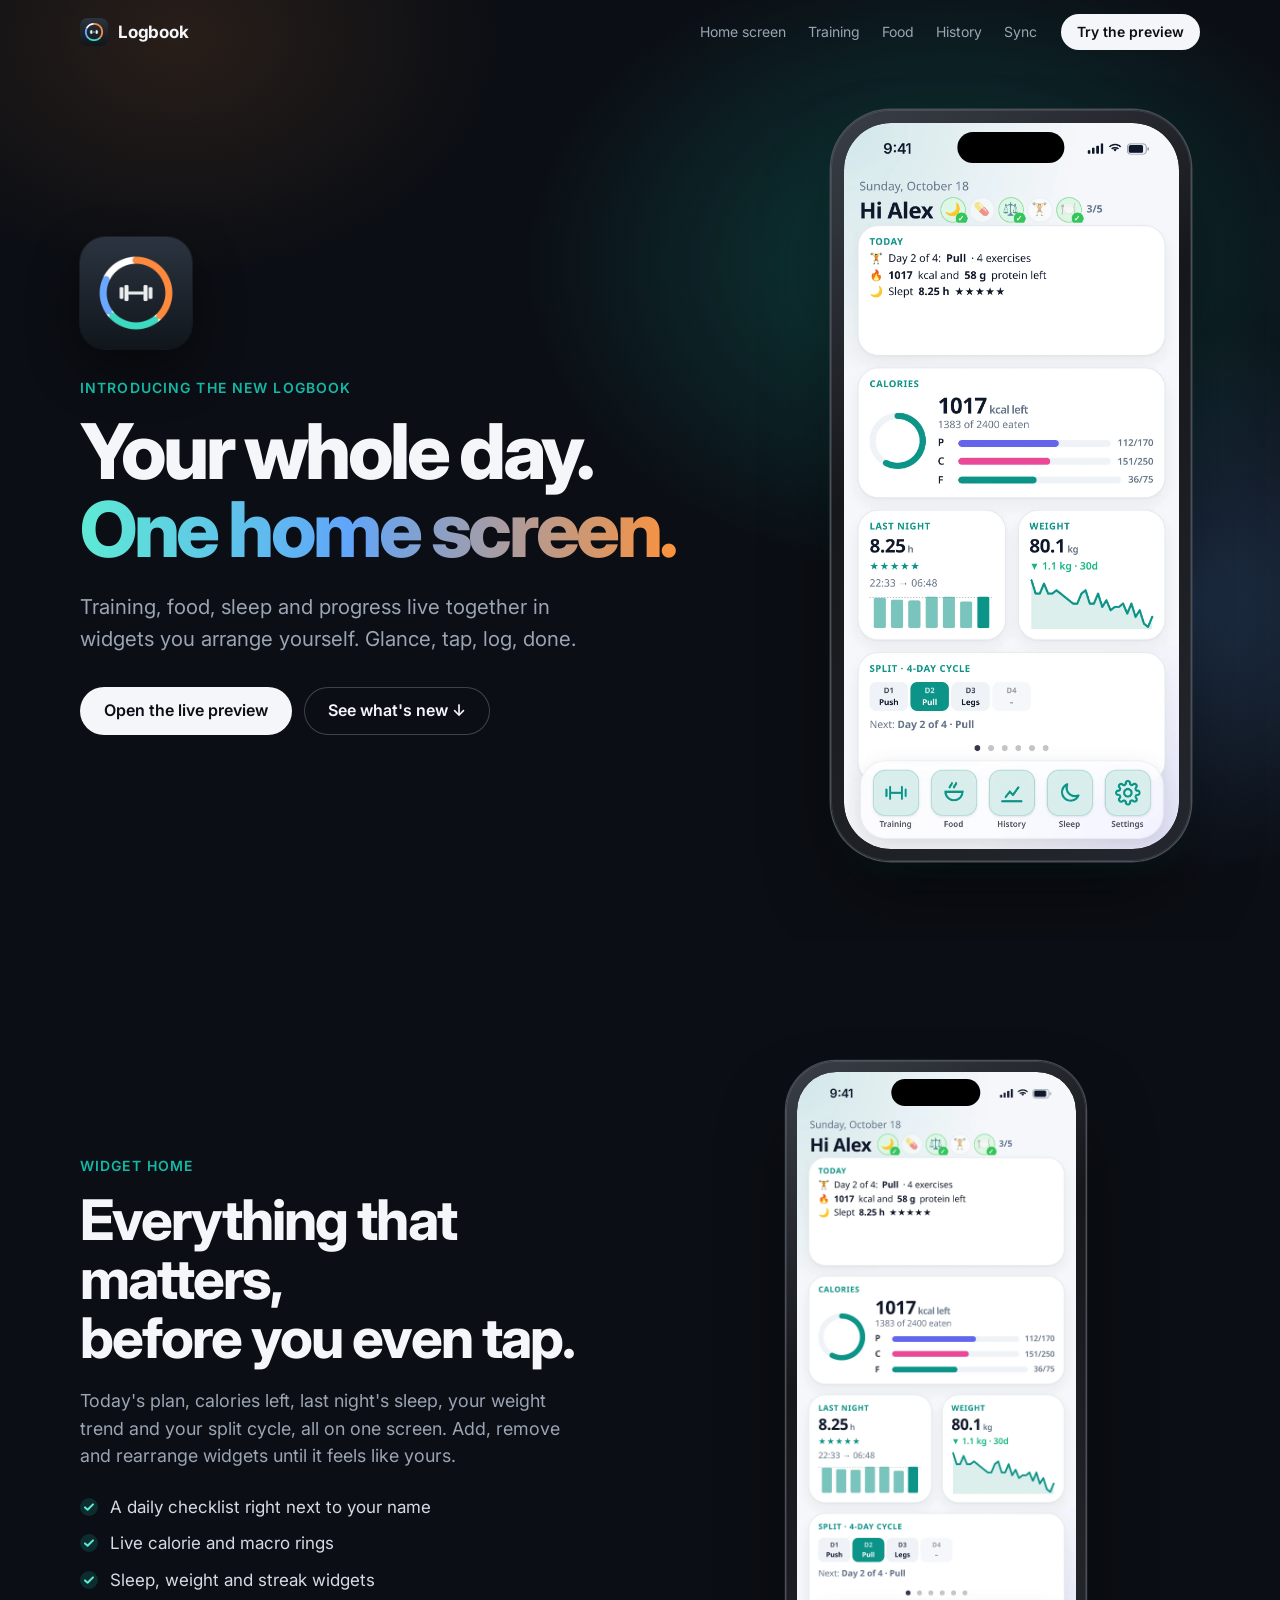
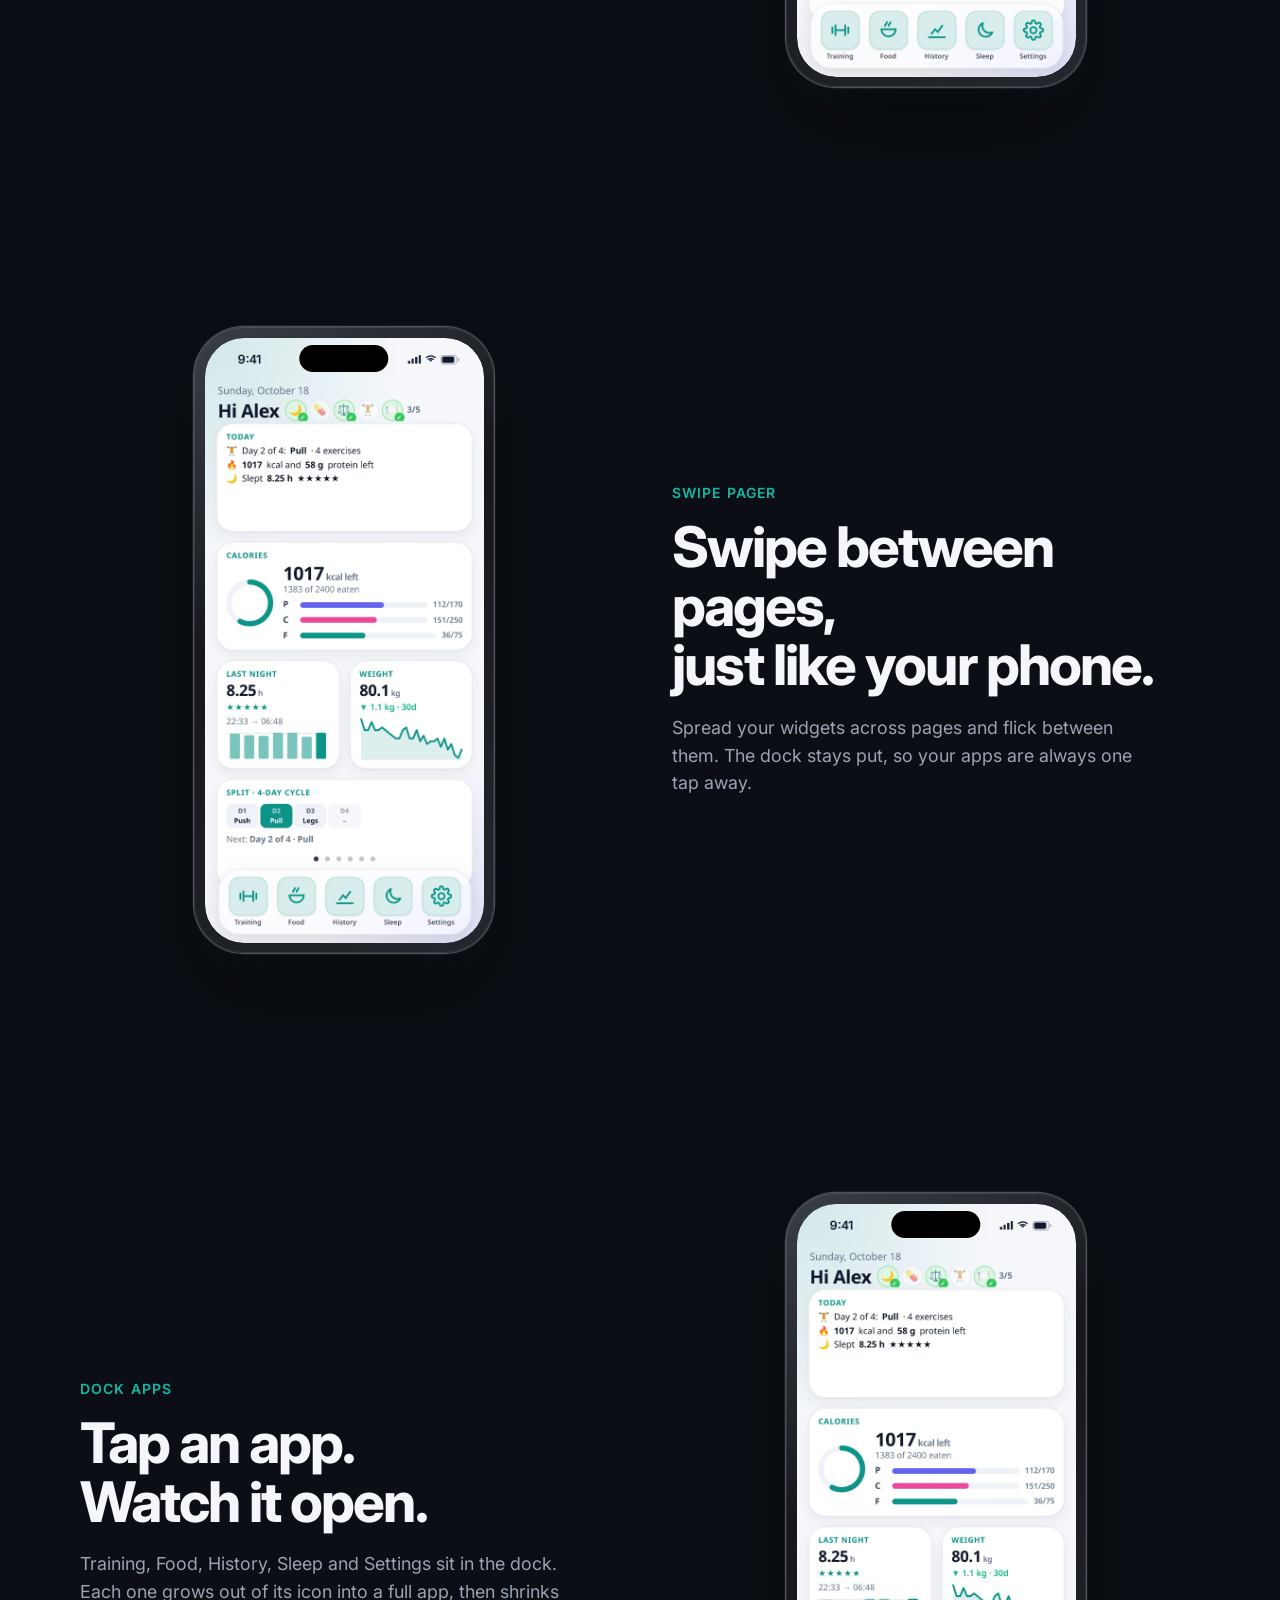
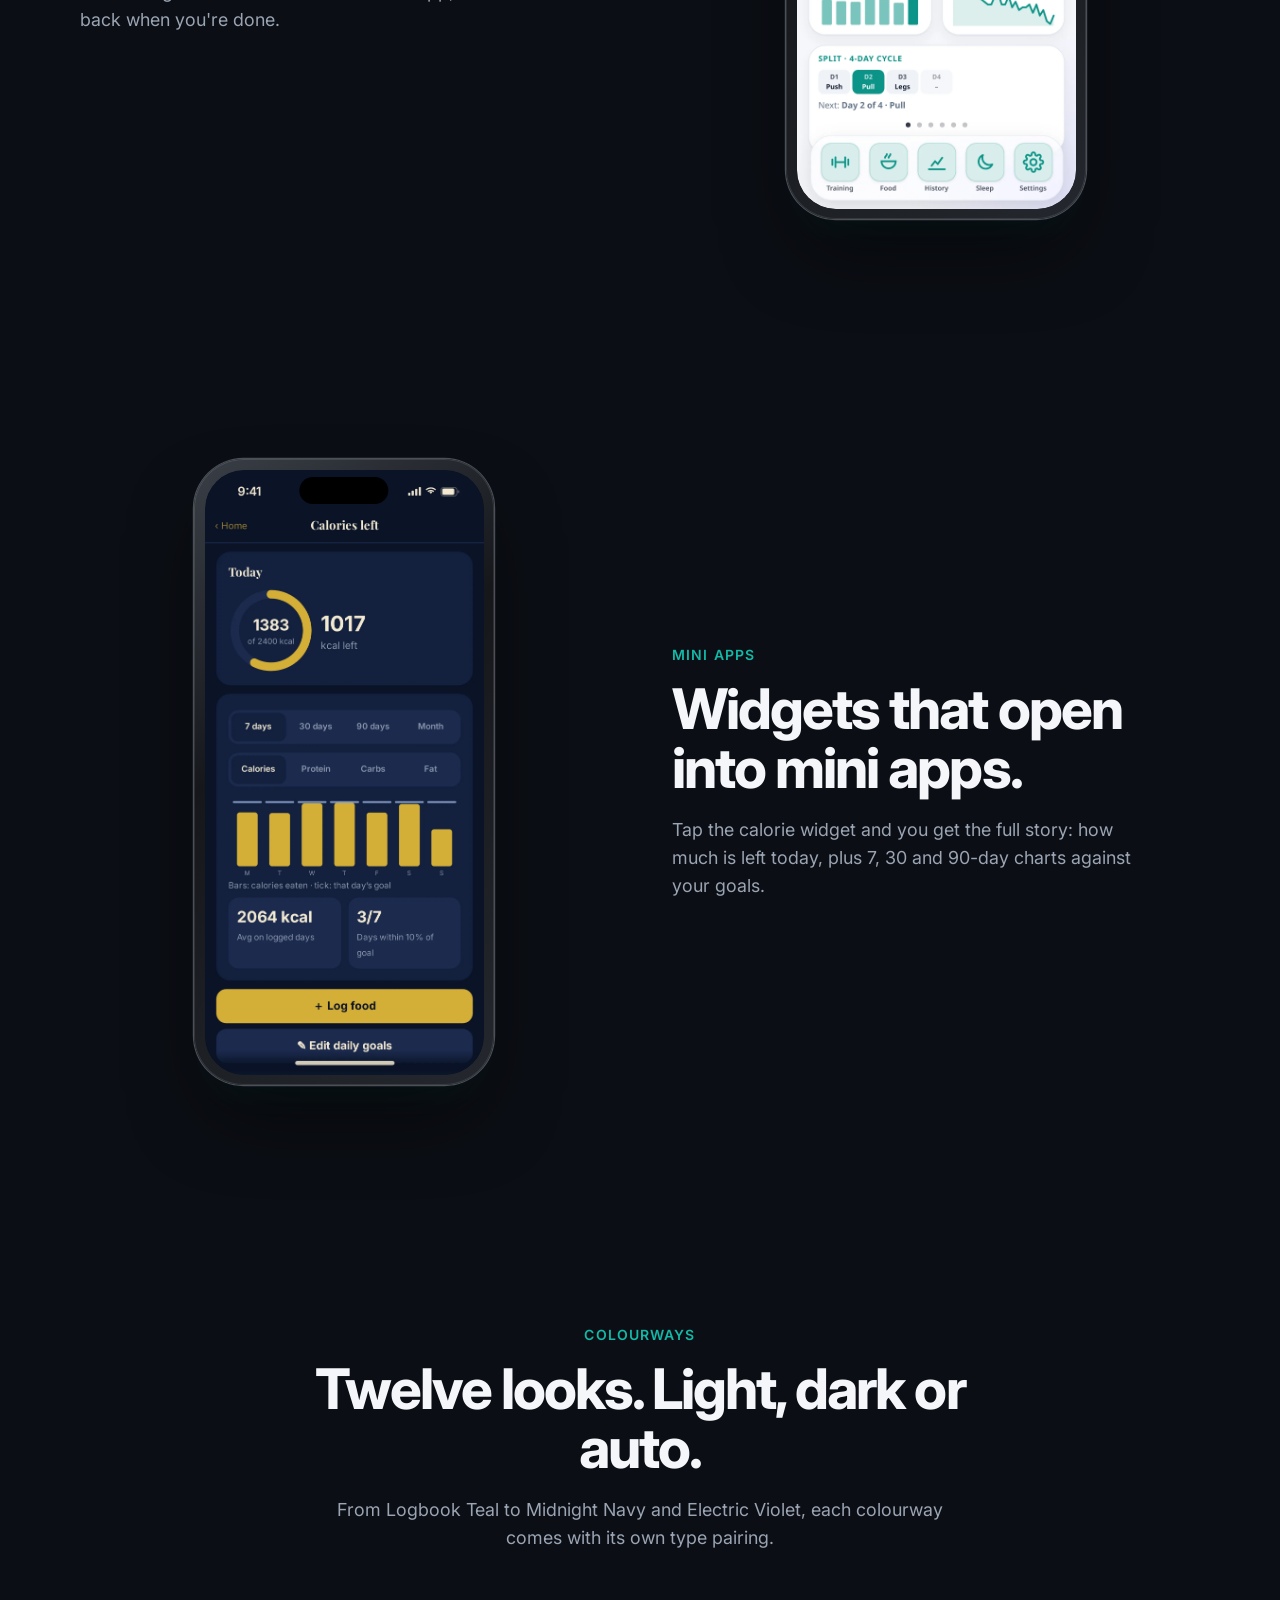
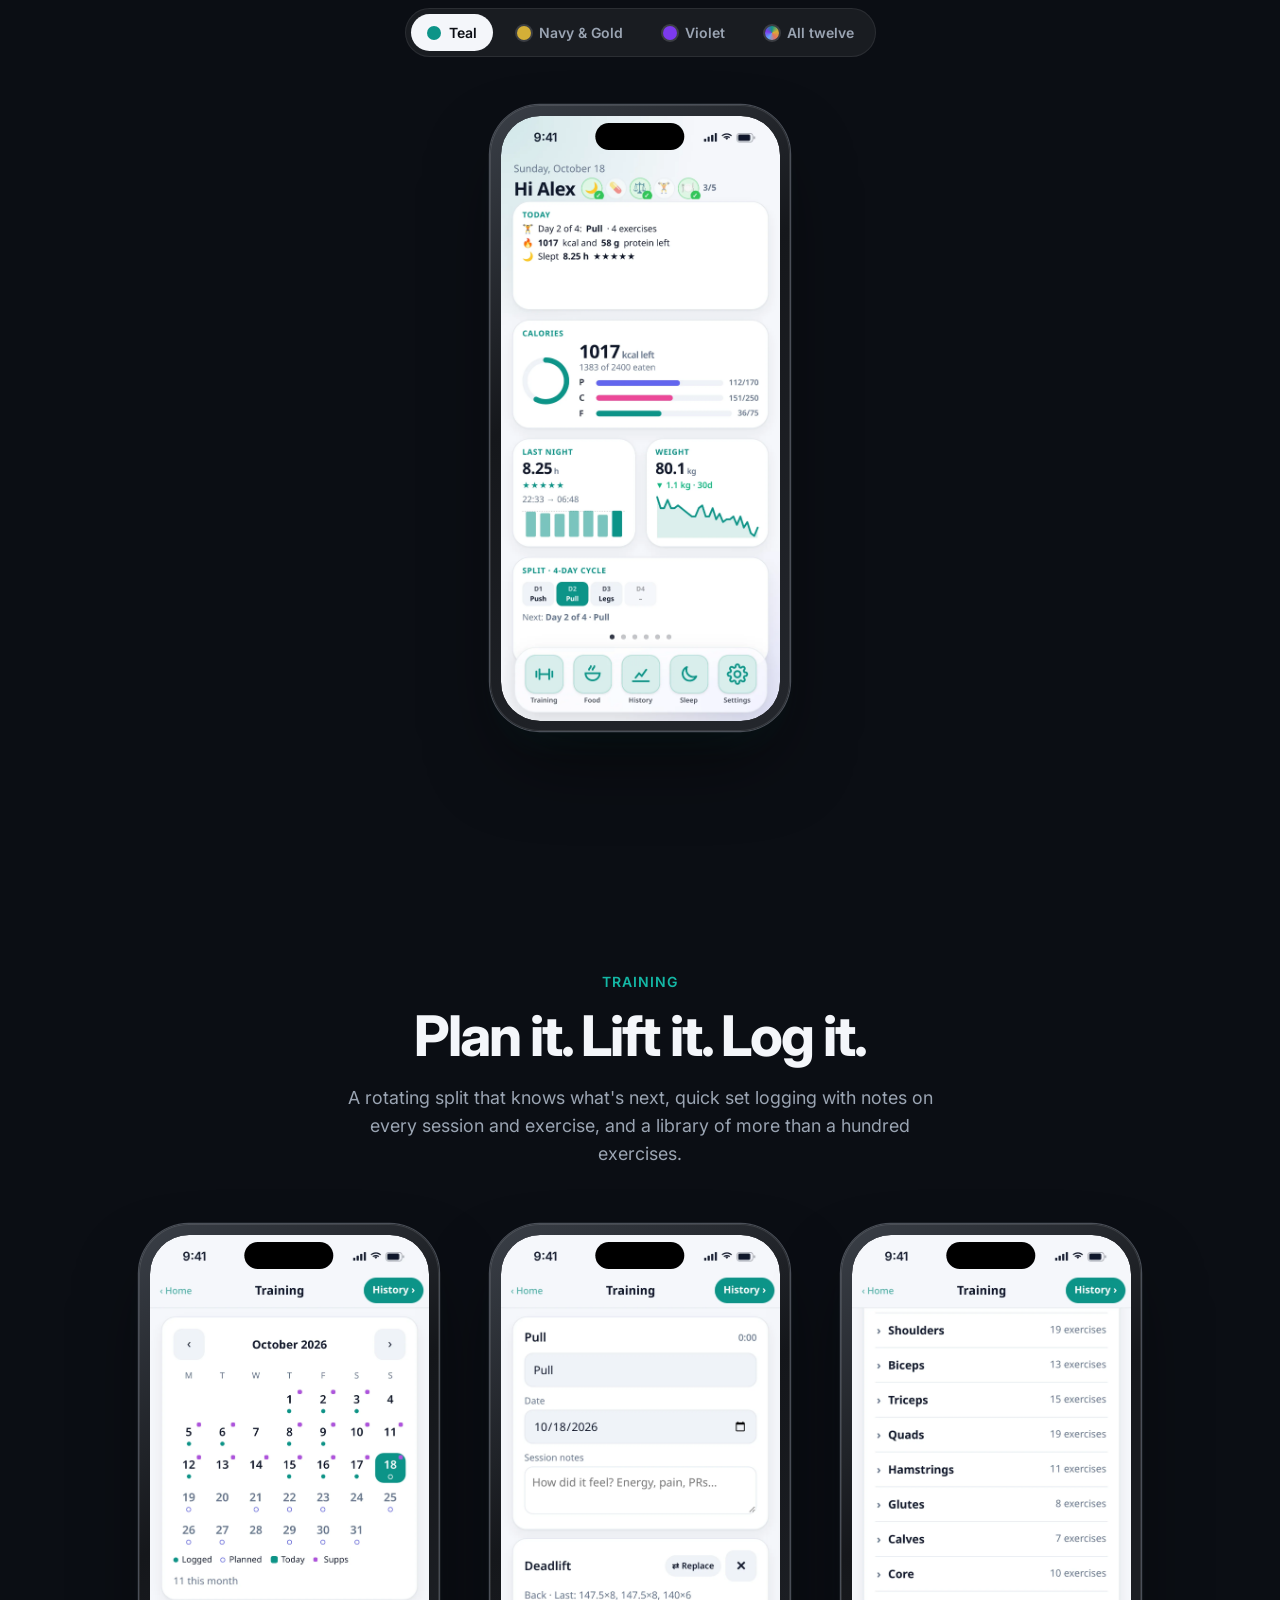
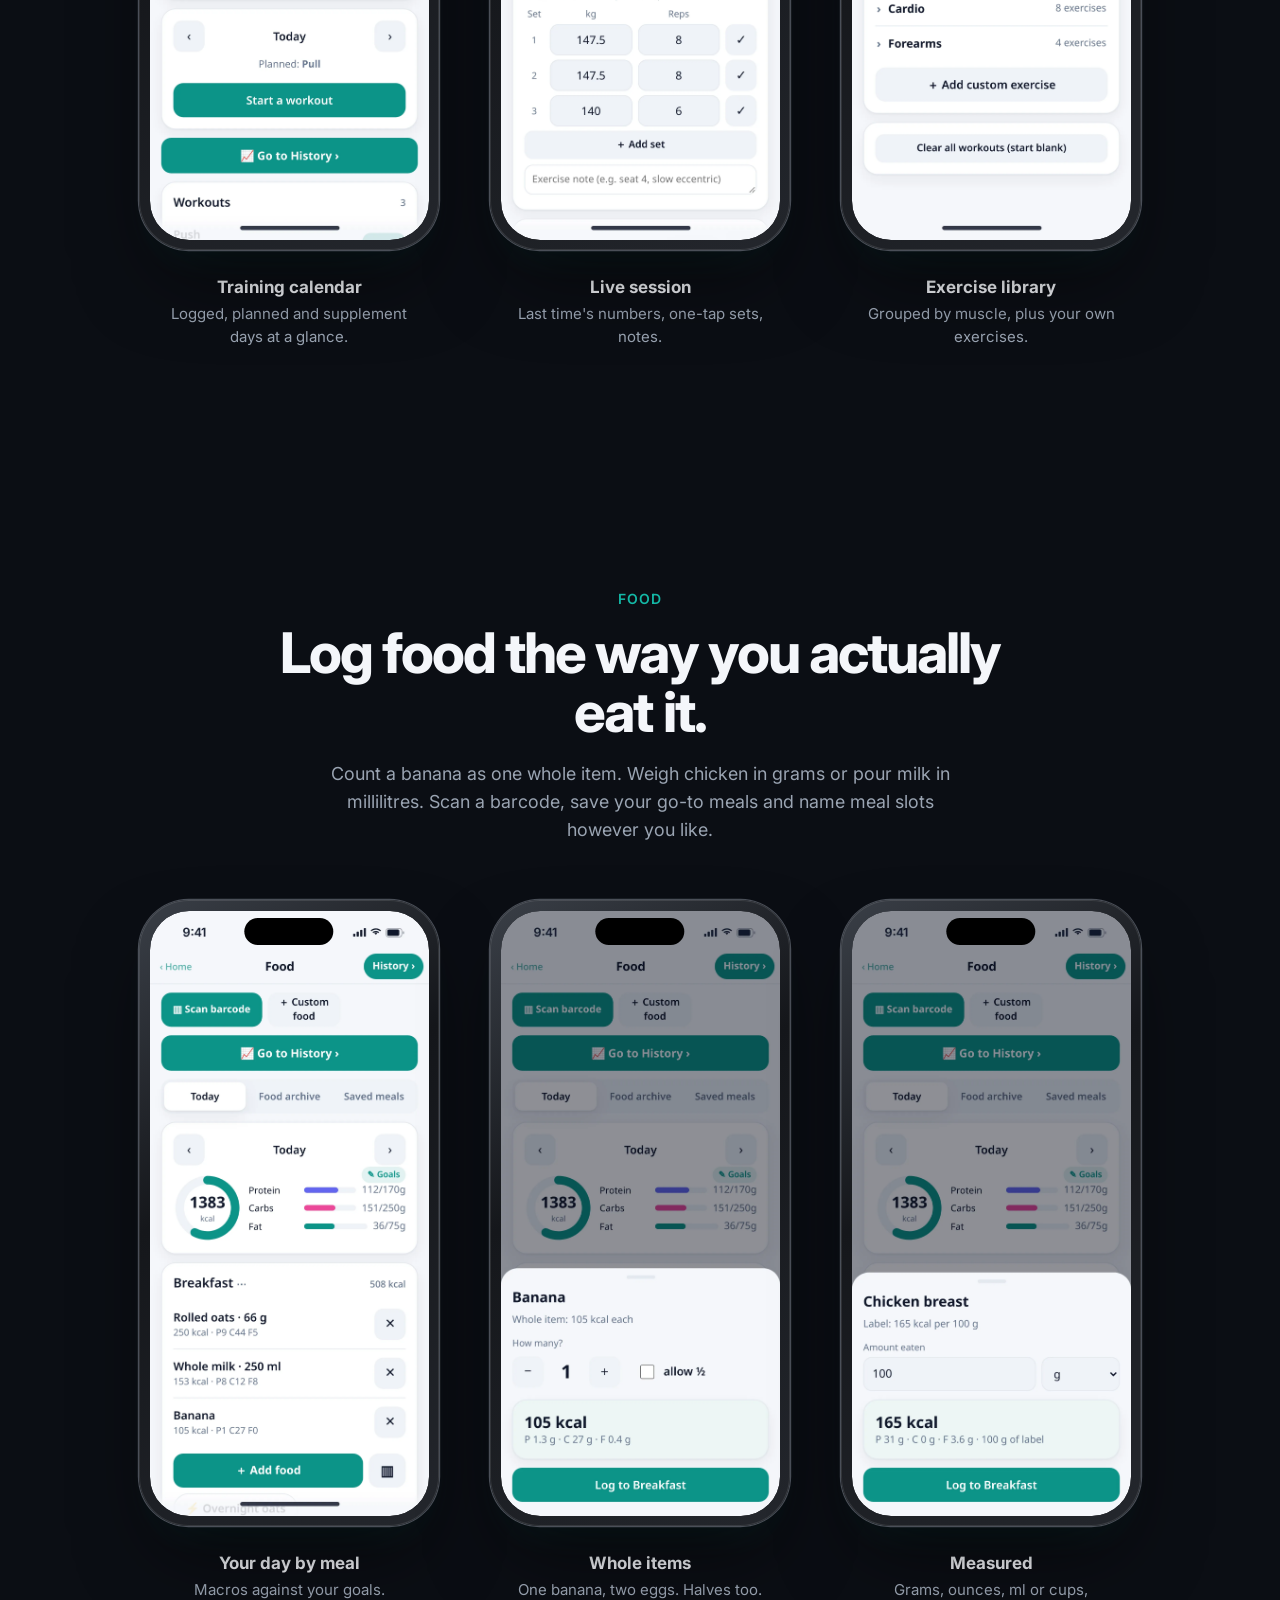
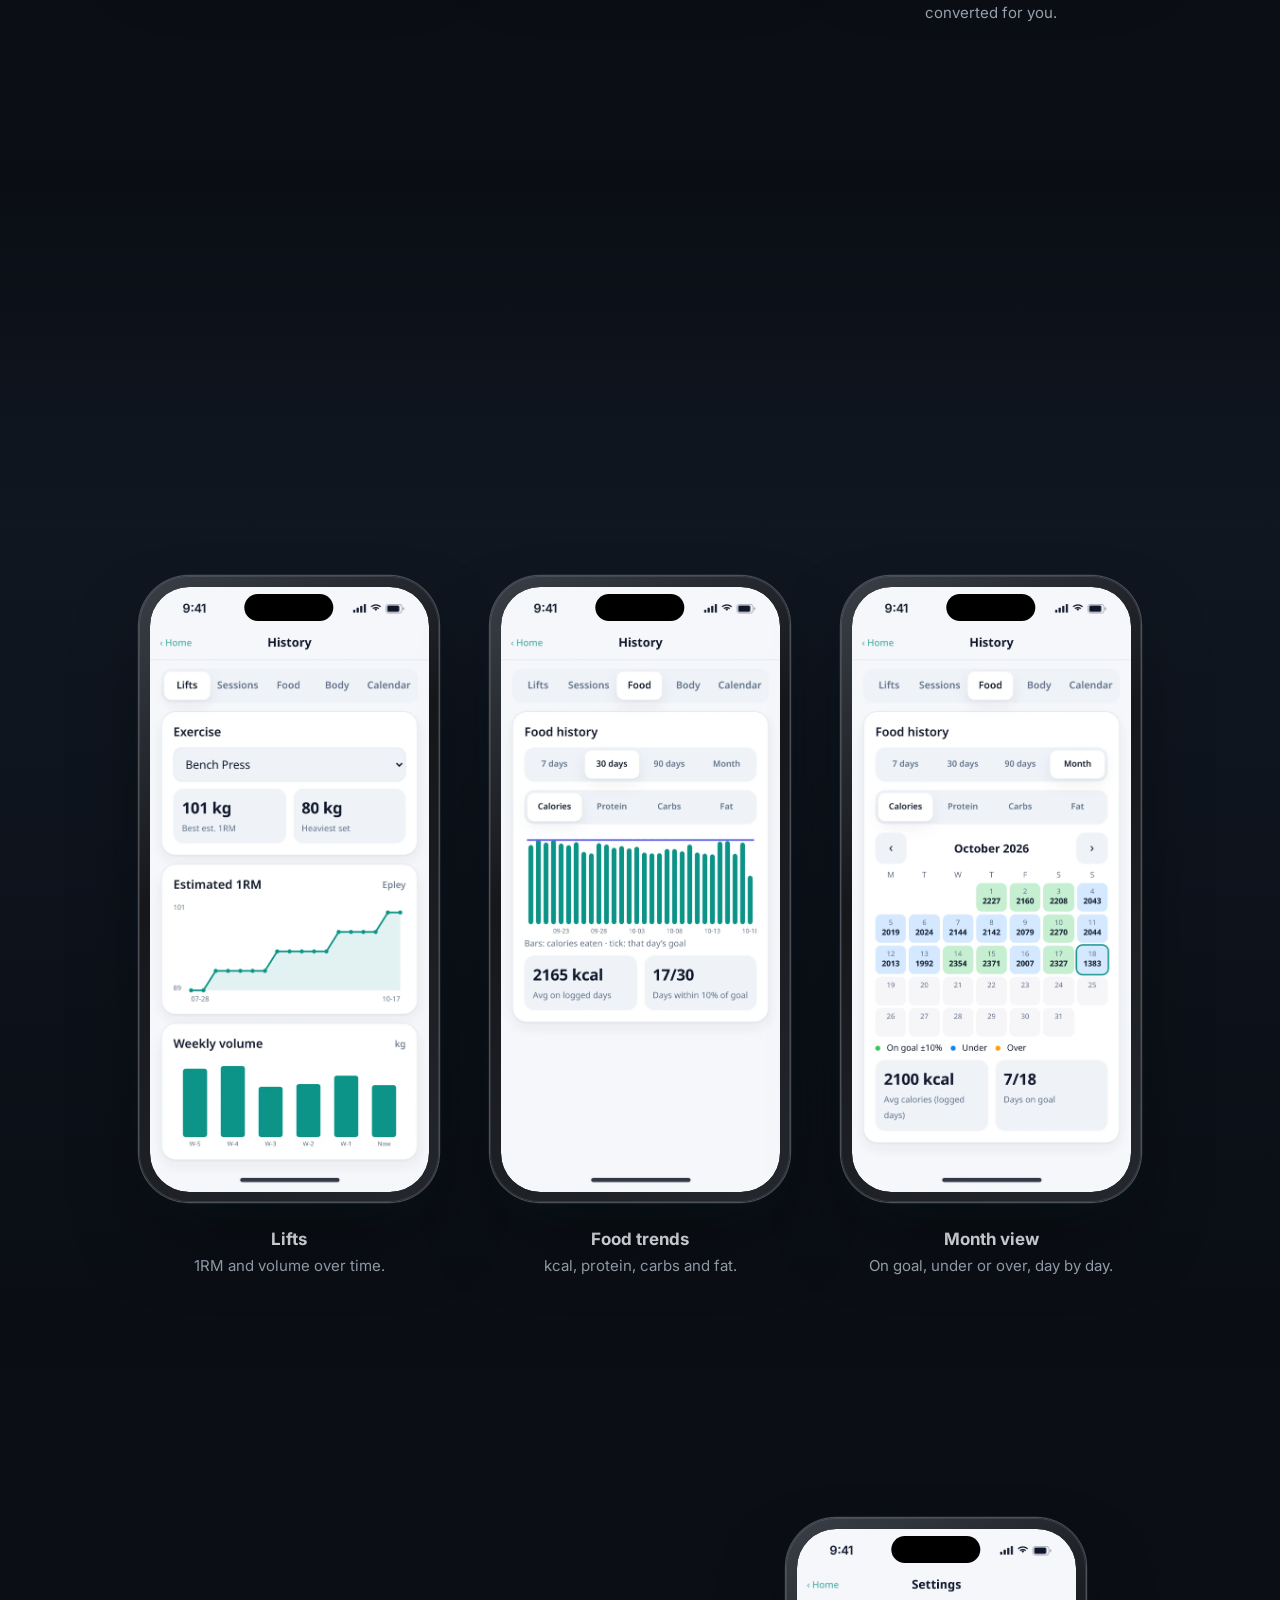
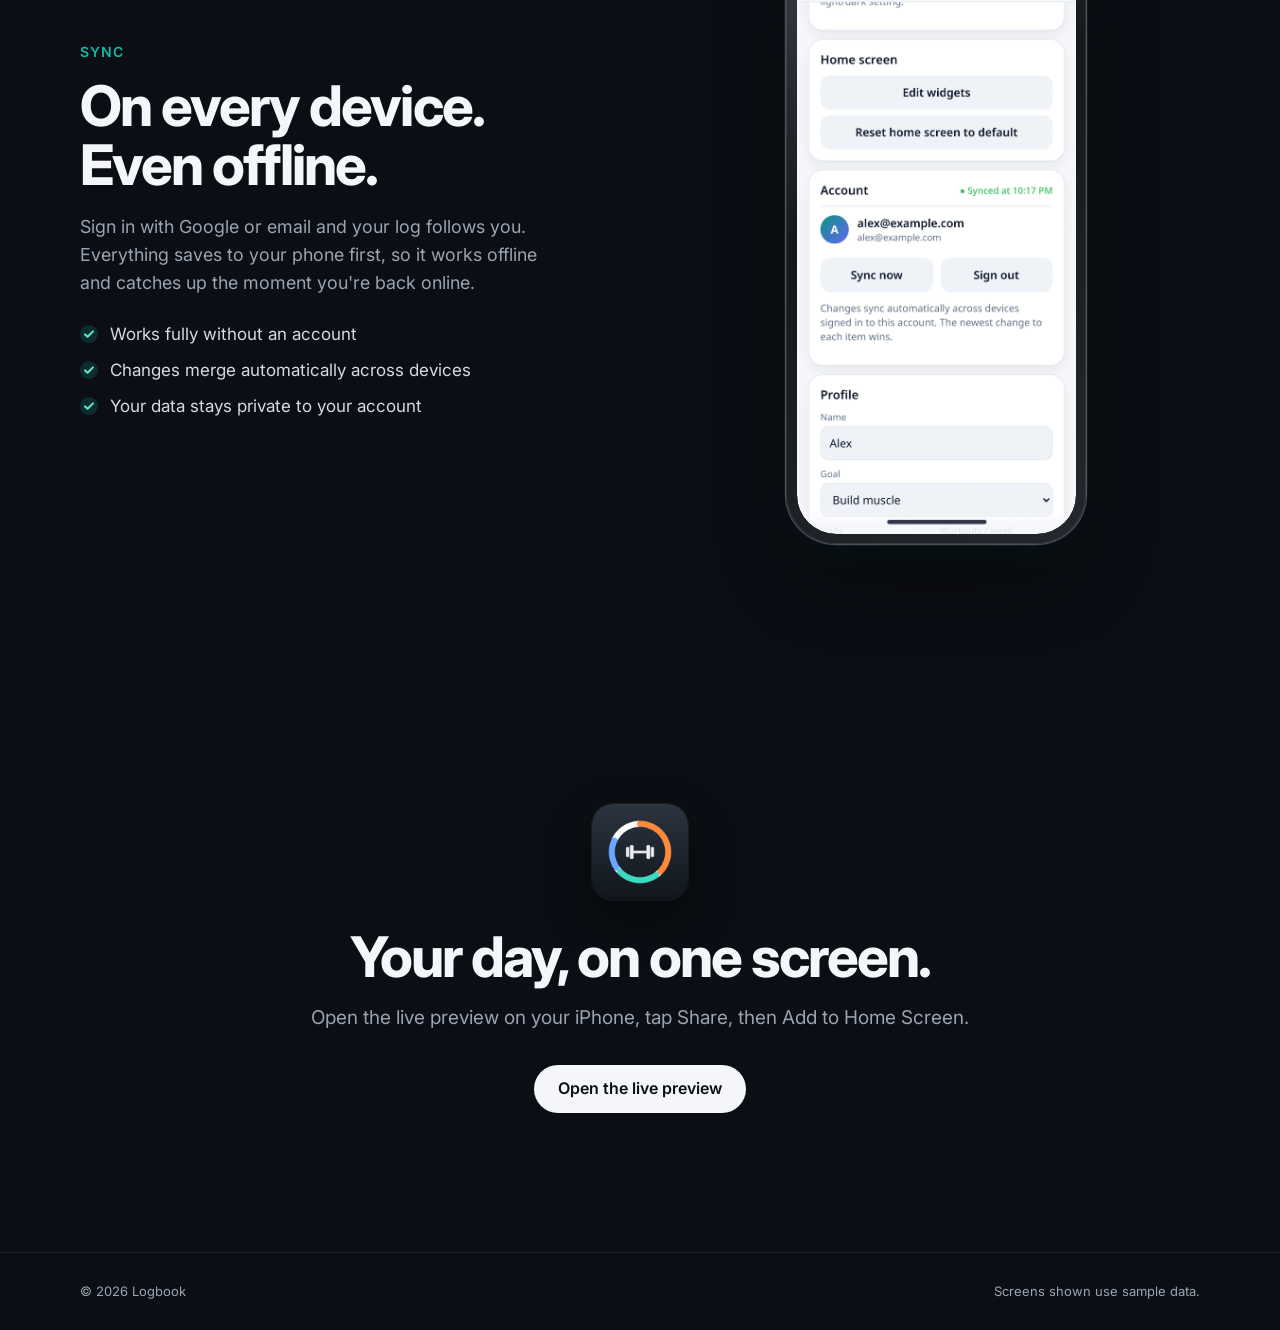
==== commit d3e17a11: "Fix black frames in looping mockups on iOS Safari: eager-load and preload images, page-1 fallback ba" ====
--- a/index.html
+++ b/index.html
@@ -15,7 +15,8 @@
 <link rel="apple-touch-icon" sizes="180x180" href="icon-180.png">
 <link rel="preconnect" href="https://fonts.googleapis.com"><link rel="preconnect" href="https://fonts.gstatic.com" crossorigin>
 <link href="https://fonts.googleapis.com/css2?family=Inter:wght@400;500;600;700;800&display=swap" rel="stylesheet">
-<link rel="stylesheet" href="styles.css?v=2">
+<link rel="preload" as="image" href="shots/home-page2.webp"><link rel="preload" as="image" href="shots/dock-zoom.webp">
+<link rel="stylesheet" href="styles.css?v=3">
 </head>
 <body>
 <header class="nav"><a class="brand" href="#top"><img src="icon-180.png" alt="" width="28" height="28">Logbook</a>
@@ -43,12 +44,12 @@
 
 <section class="feature flip">
   <div class="copy rv"><p class="kicker">Swipe pager</p><h2>Swipe between pages,<br>just like your phone.</h2><p>Spread your widgets across pages and flick between them. The dock stays put, so your apps are always one tap away.</p></div>
-  <div class="stage rv d1"><div class="phone"><div class="scr"><div class="pager"><img src="shots/home.webp" alt="Home page one" loading="lazy"><img src="shots/home-page2.webp" alt="Home page two" loading="lazy"></div></div><i class="island"></i></div></div>
+  <div class="stage rv d1"><div class="phone"><div class="scr pager-scr"><div class="pager"><img src="shots/home.webp" alt="Home page one" decoding="sync"><img src="shots/home-page2.webp" alt="Home page two" decoding="sync"></div></div><i class="island"></i></div></div>
 </section>
 
 <section class="feature">
   <div class="copy rv"><p class="kicker">Dock apps</p><h2>Tap an app.<br>Watch it open.</h2><p>Training, Food, History, Sleep and Settings sit in the dock. Each one grows out of its icon into a full app, then shrinks back when you're done.</p></div>
-  <div class="stage rv d1"><div class="phone"><div class="scr zoomer"><img src="shots/home.webp" alt="" loading="lazy"><img class="zoomed" src="shots/dock-zoom.webp" alt="Food app opening from the dock" loading="lazy"><span class="tap"></span></div><i class="island"></i></div></div>
+  <div class="stage rv d1"><div class="phone"><div class="scr zoomer"><img src="shots/home.webp" alt=""><img class="zoomed" src="shots/dock-zoom.webp" alt="Food app opening from the dock"><span class="tap"></span></div><i class="island"></i></div></div>
 </section>
 
 <section class="feature flip">
--- a/styles.css
+++ b/styles.css
@@ -32,7 +32,7 @@
 /* device frame: screen area is exactly 393:852, inner radius = outer radius - bezel */
 .phone{--w:300px;width:var(--w);flex:none;padding:calc(var(--w)*.035);border-radius:calc(var(--w)*.165);background:linear-gradient(145deg,#3a3f47,#15171b 40%,#24272d);position:relative;box-shadow:0 0 0 1px rgba(255,255,255,.1) inset,0 0 0 calc(var(--w)*.004) #4a4f58,0 40px 80px -20px rgba(0,0,0,.6),0 20px 40px -20px rgba(20,184,166,.15)}
 .phone.xl{--w:min(360px,78vw)}
-.scr{aspect-ratio:393/852;border-radius:calc(var(--w)*.13);overflow:hidden;position:relative;background:#000;container-type:inline-size;isolation:isolate}
+.scr{aspect-ratio:393/852;-webkit-mask-image:-webkit-radial-gradient(white,black);transform:translateZ(0);border-radius:calc(var(--w)*.13);overflow:hidden;position:relative;background:#000;container-type:inline-size;isolation:isolate}
 .scr>img,.pager img{width:100%;height:100%;object-fit:cover;object-position:top center;transition:opacity .25s}
 .island{position:absolute;left:50%;top:calc(var(--w)*.061);width:calc(var(--w)*.298);height:calc(var(--w)*.0876);transform:translateX(-50%);background:#000;border-radius:999px;z-index:3}
 
@@ -42,13 +42,14 @@
 .stage{display:flex;justify-content:center}
 
 /* pager */
-.pager{display:flex;width:200%;height:100%}.pager img{width:50%}
+.pager-scr{background:#f6f7fb url(shots/home.webp) top center/cover no-repeat}
+.pager{display:flex;width:200%;height:100%;will-change:transform;backface-visibility:hidden;-webkit-backface-visibility:hidden}.pager img{flex:0 0 50%;width:50%;max-width:none;height:100%}
 .pager.play{animation:pager 7s var(--ease) infinite}
-@keyframes pager{0%,38%{transform:none}50%,88%{transform:translateX(-50%)}100%{transform:none}}
+@keyframes pager{0%,38%{transform:translate3d(0,0,0)}50%,88%{transform:translate3d(-50%,0,0)}100%{transform:translate3d(0,0,0)}}
 .dots{position:absolute;bottom:13.3%;left:50%;transform:translateX(-50%);display:none}
 
 /* dock zoom */
-.zoomer .zoomed{position:absolute;inset:0;clip-path:inset(89.05% 77.74% 4.61% 8.52% round 3.6cqw);opacity:0}
+.zoomer{background:#f6f7fb url(shots/home.webp) top center/cover no-repeat}.zoomer .zoomed{position:absolute;inset:0;clip-path:inset(89.05% 77.74% 4.61% 8.52% round 3.6cqw);opacity:0}
 .zoomer.play .zoomed{animation:zoom 4.8s var(--ease) infinite}
 .zoomer .tap{position:absolute;left:8.52%;top:89.05%;width:13.74%;aspect-ratio:1;border-radius:3.6cqw;background:rgba(255,255,255,.35);opacity:0}
 .zoomer.play .tap{animation:tap 4.8s ease-out infinite}
@@ -92,6 +93,6 @@
  html{scroll-behavior:auto}
  .rv{opacity:1;transform:none;transition:none}
  .pager.play,.zoomer.play .zoomed,.zoomer.play .tap{animation:none}
- .zoomer .zoomed{clip-path:none;opacity:1}
+ .zoomer{background:#f6f7fb url(shots/home.webp) top center/cover no-repeat}.zoomer .zoomed{clip-path:none;opacity:1}
  .pill,.scr>img{transition:none}
 }
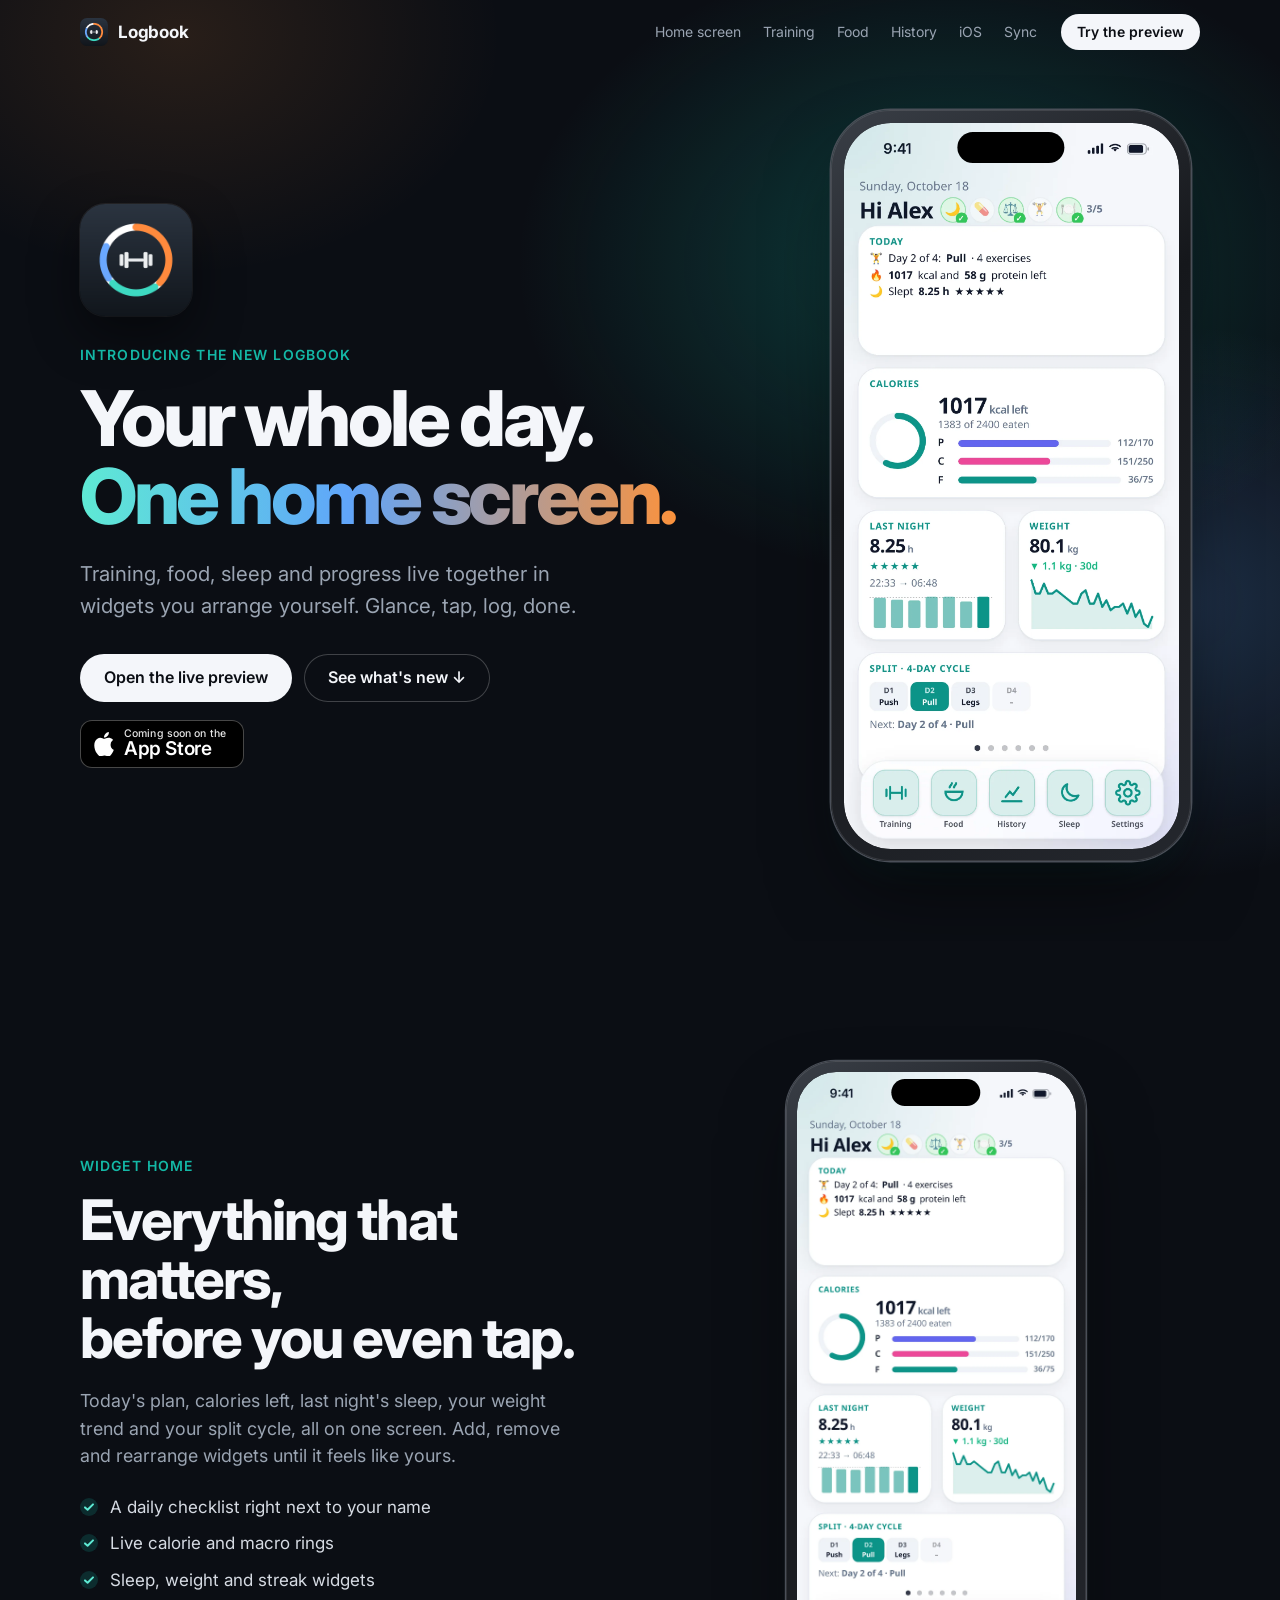
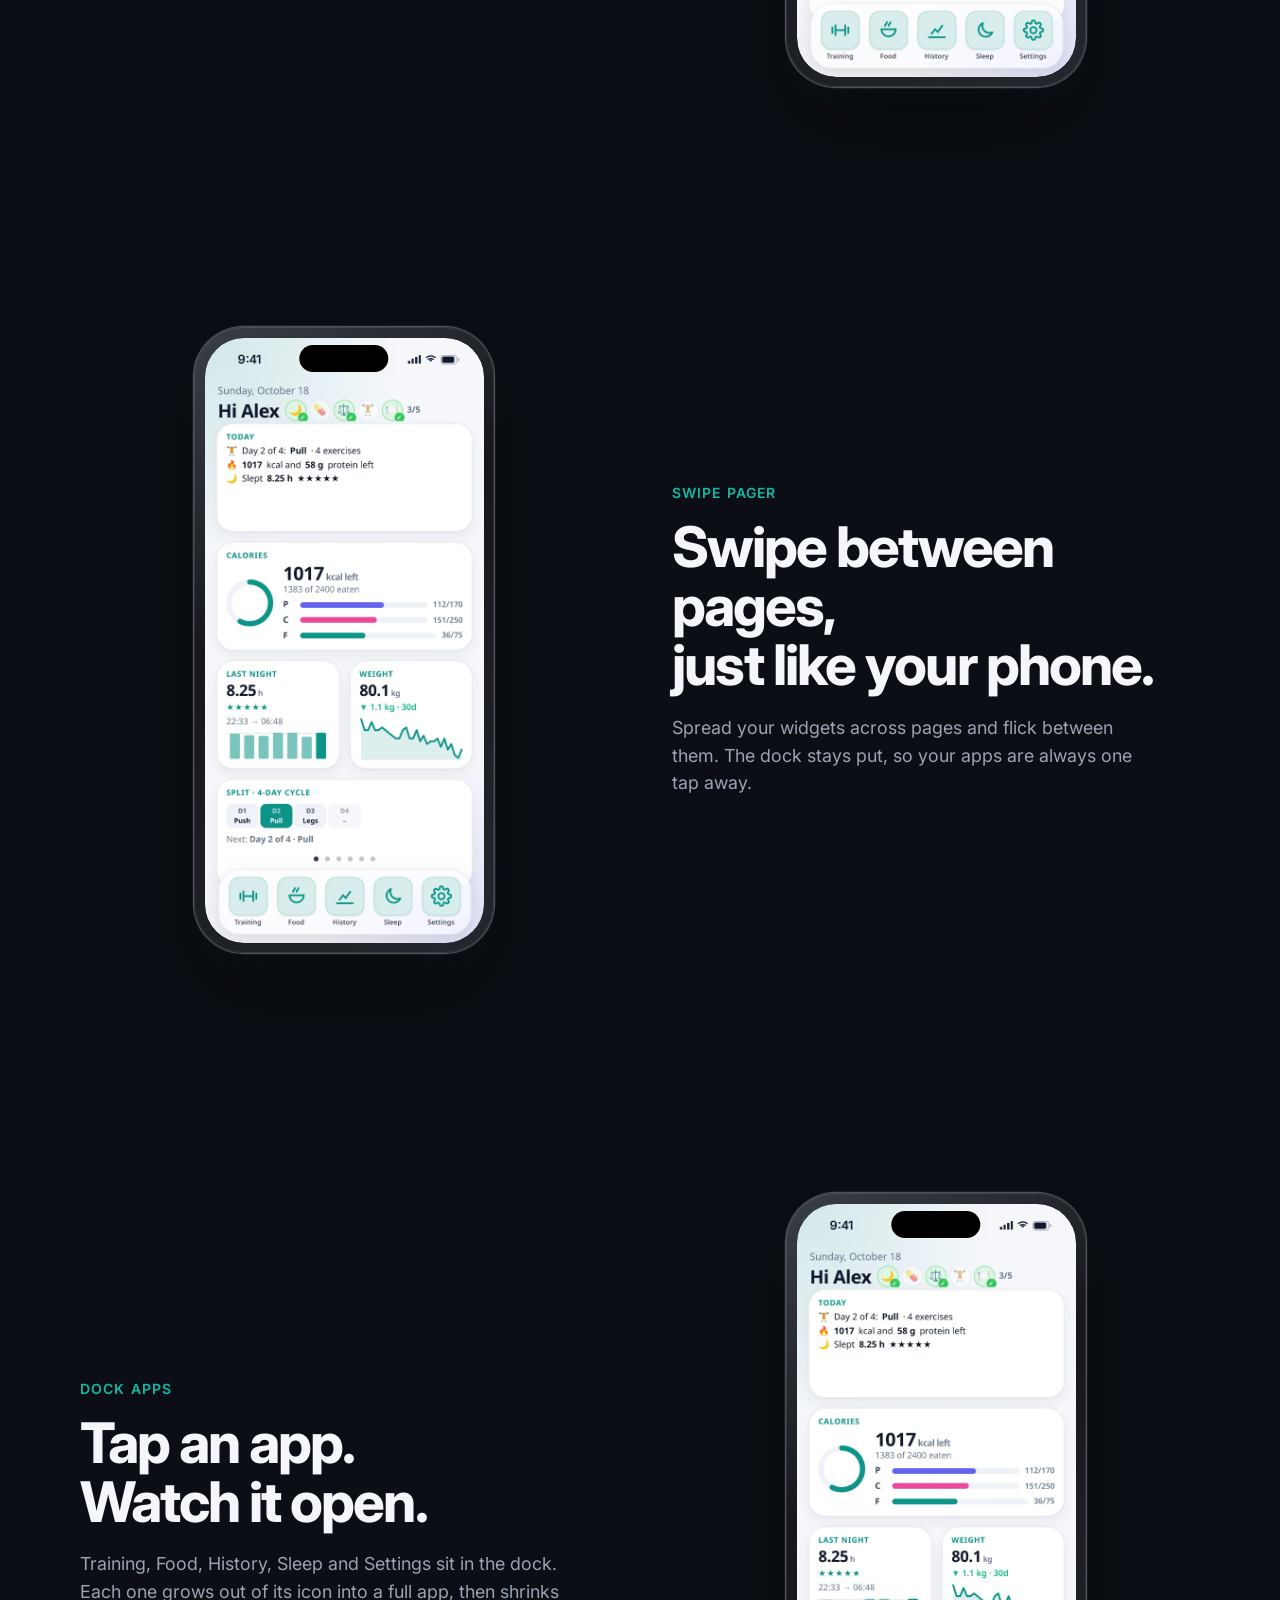
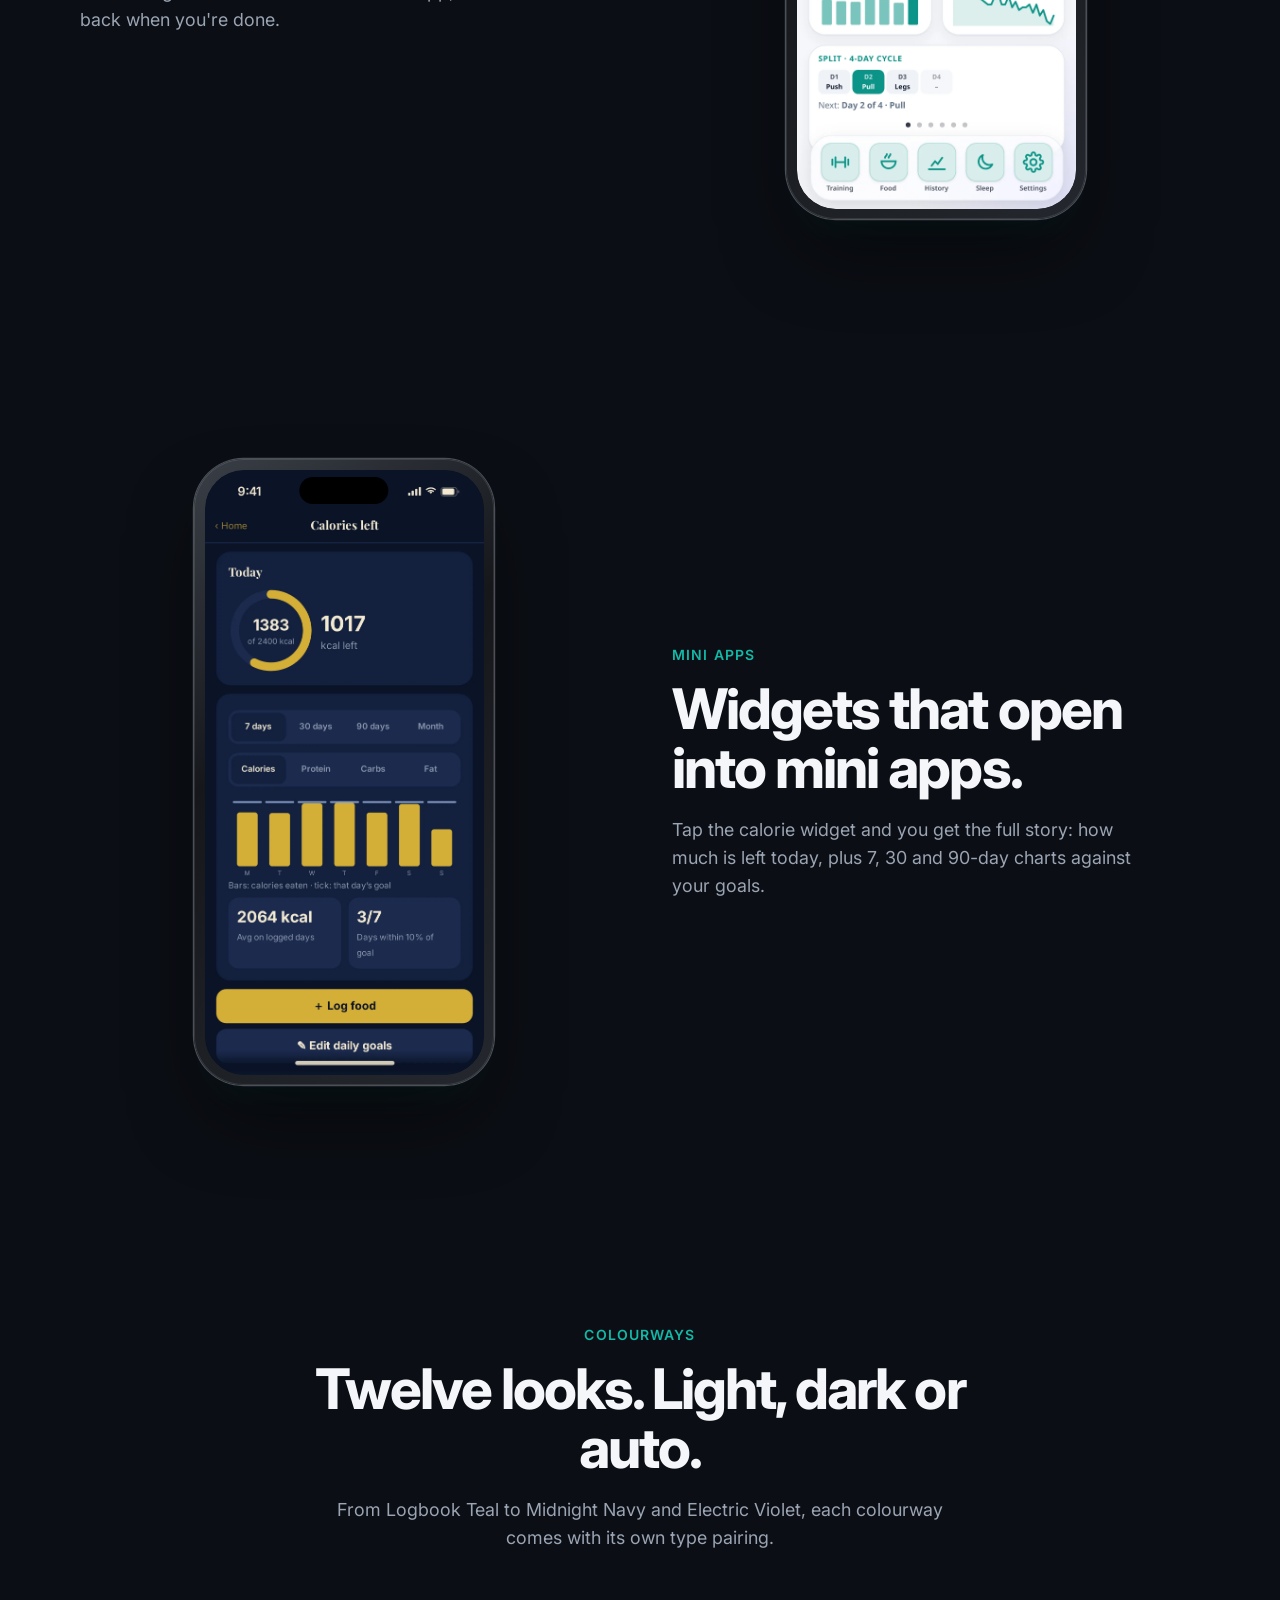
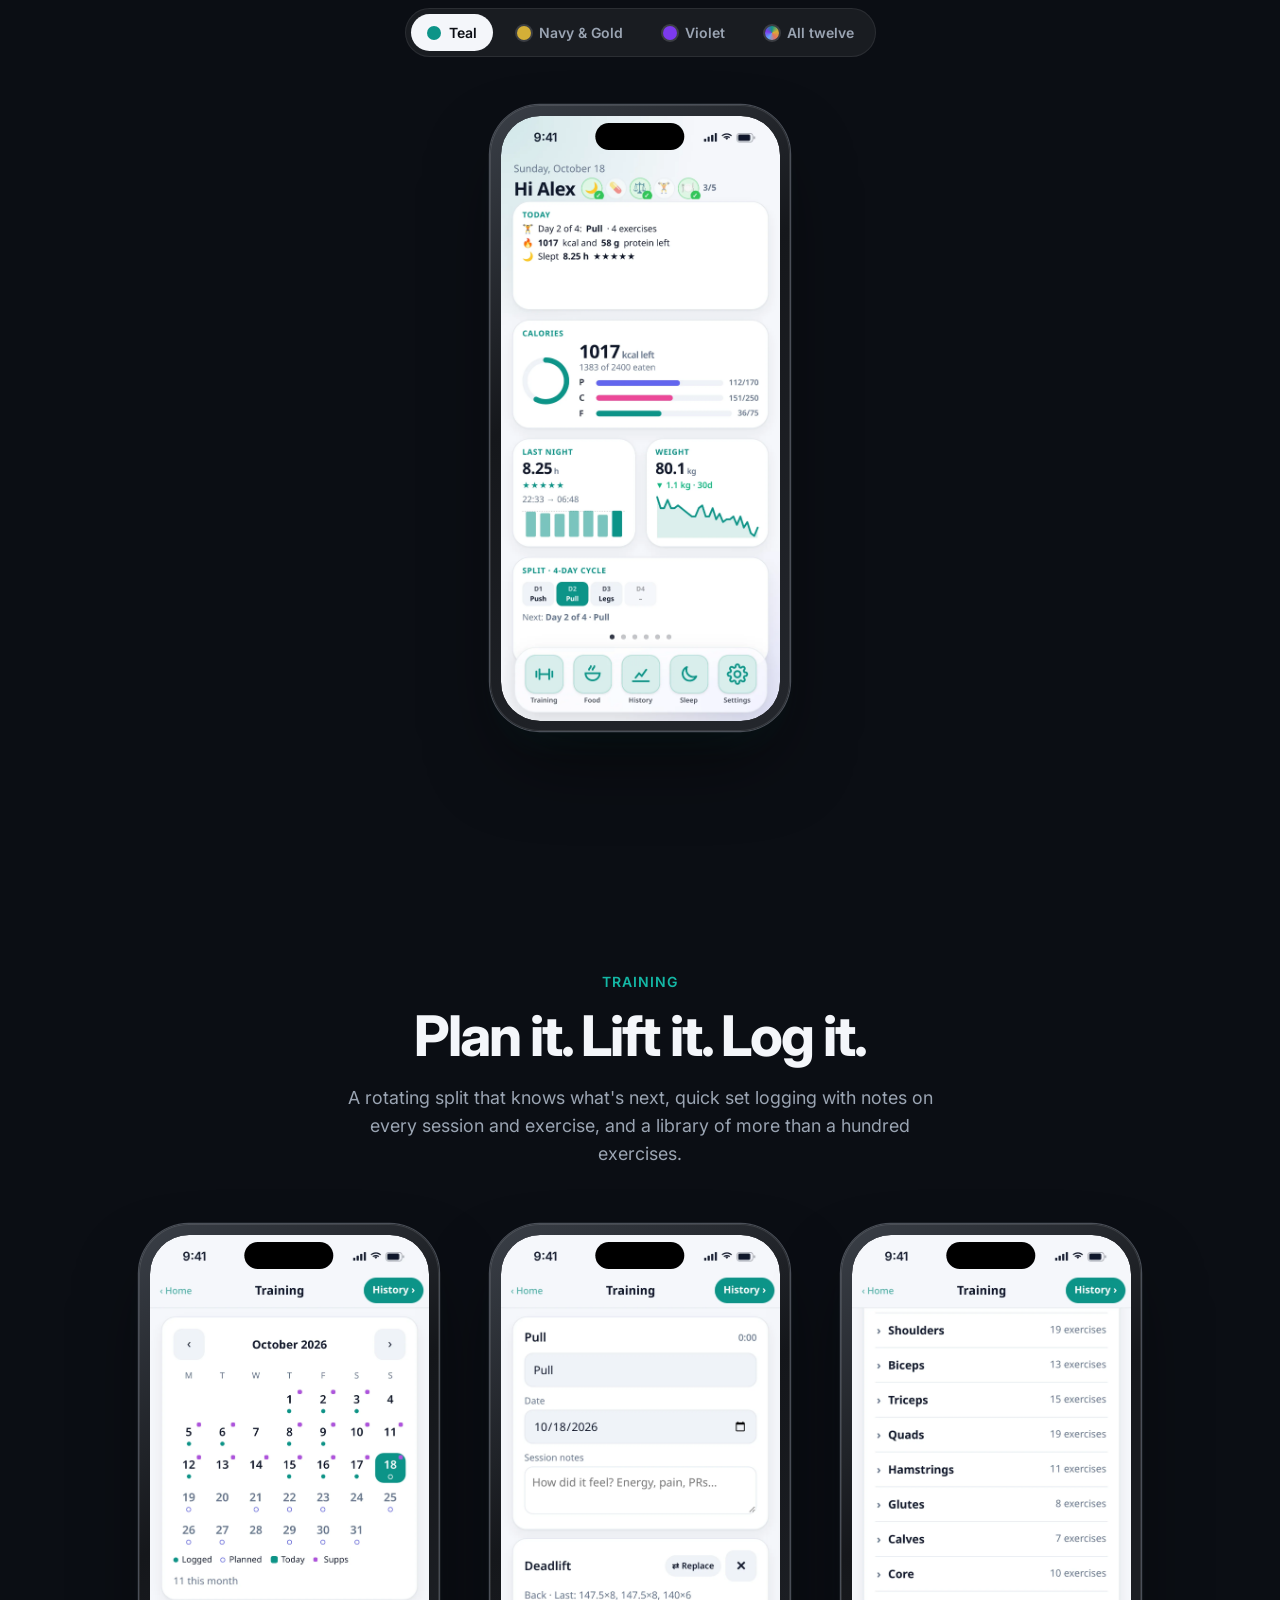
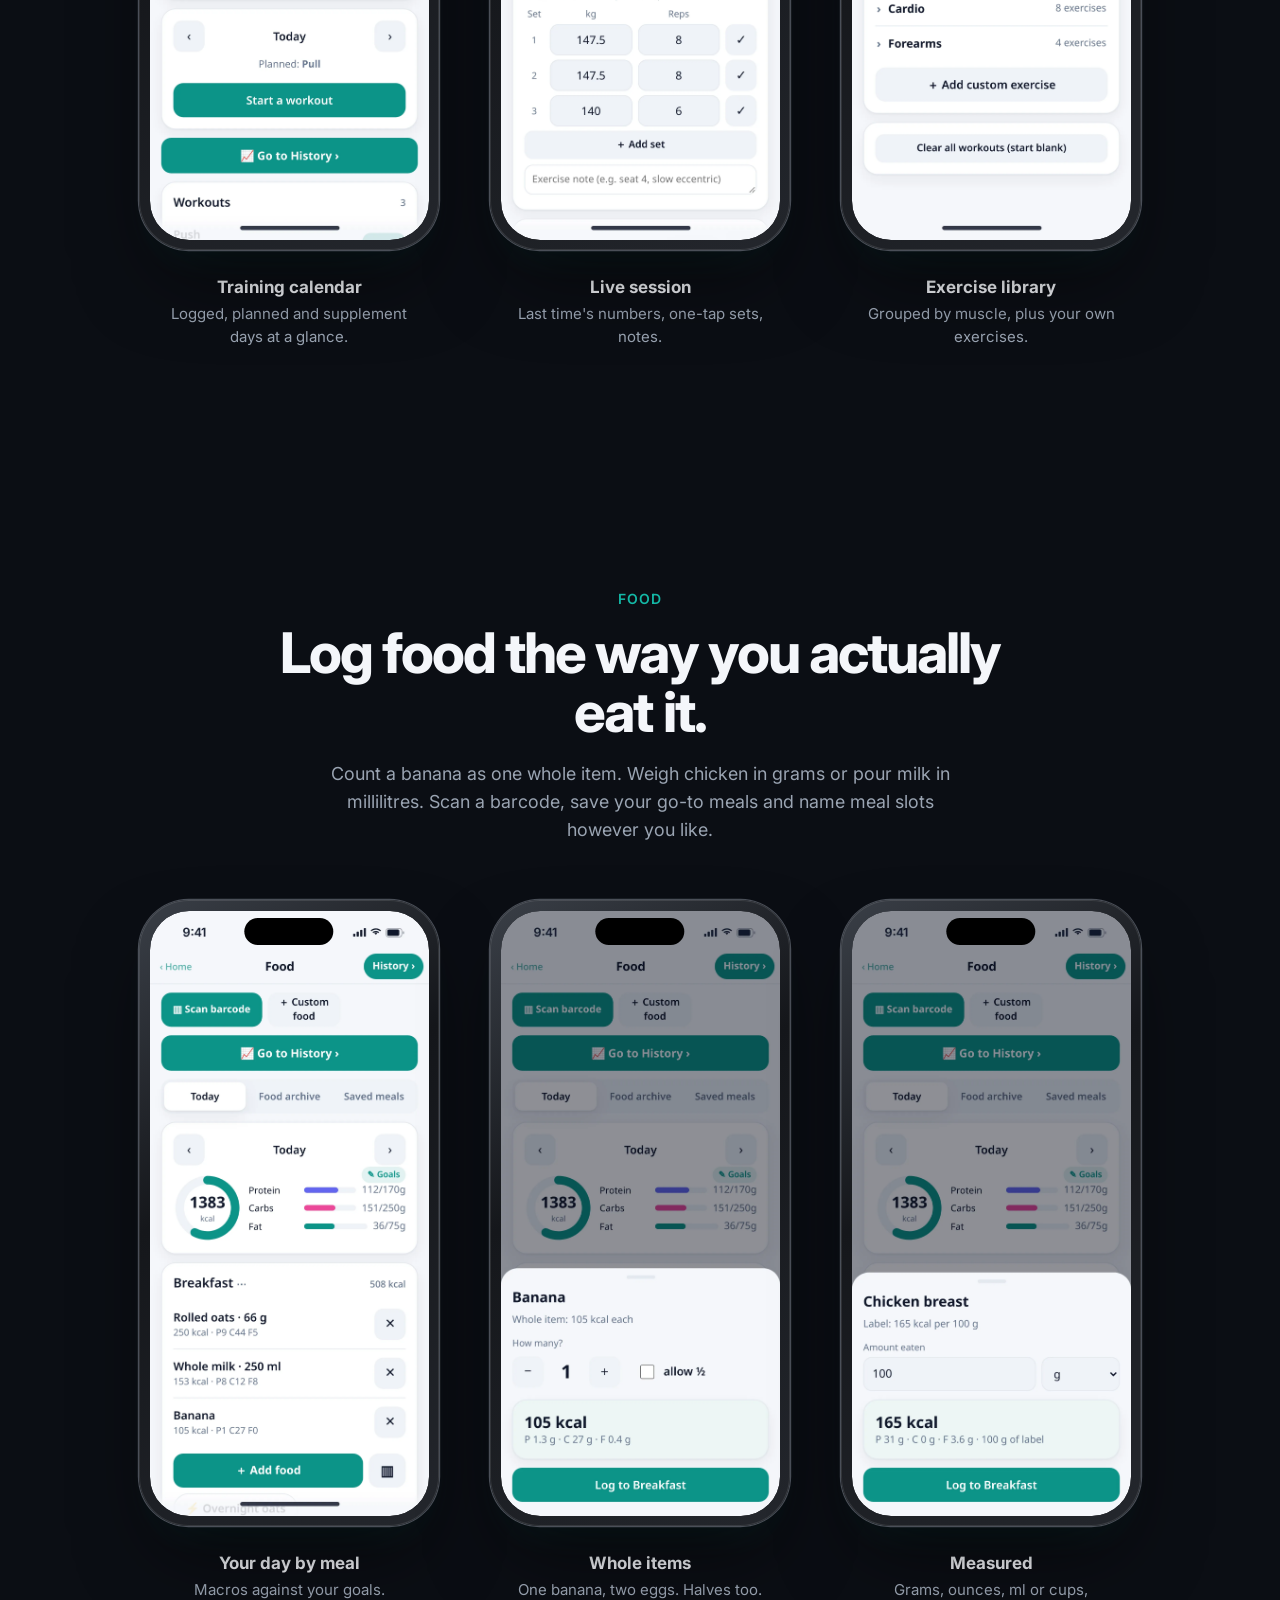
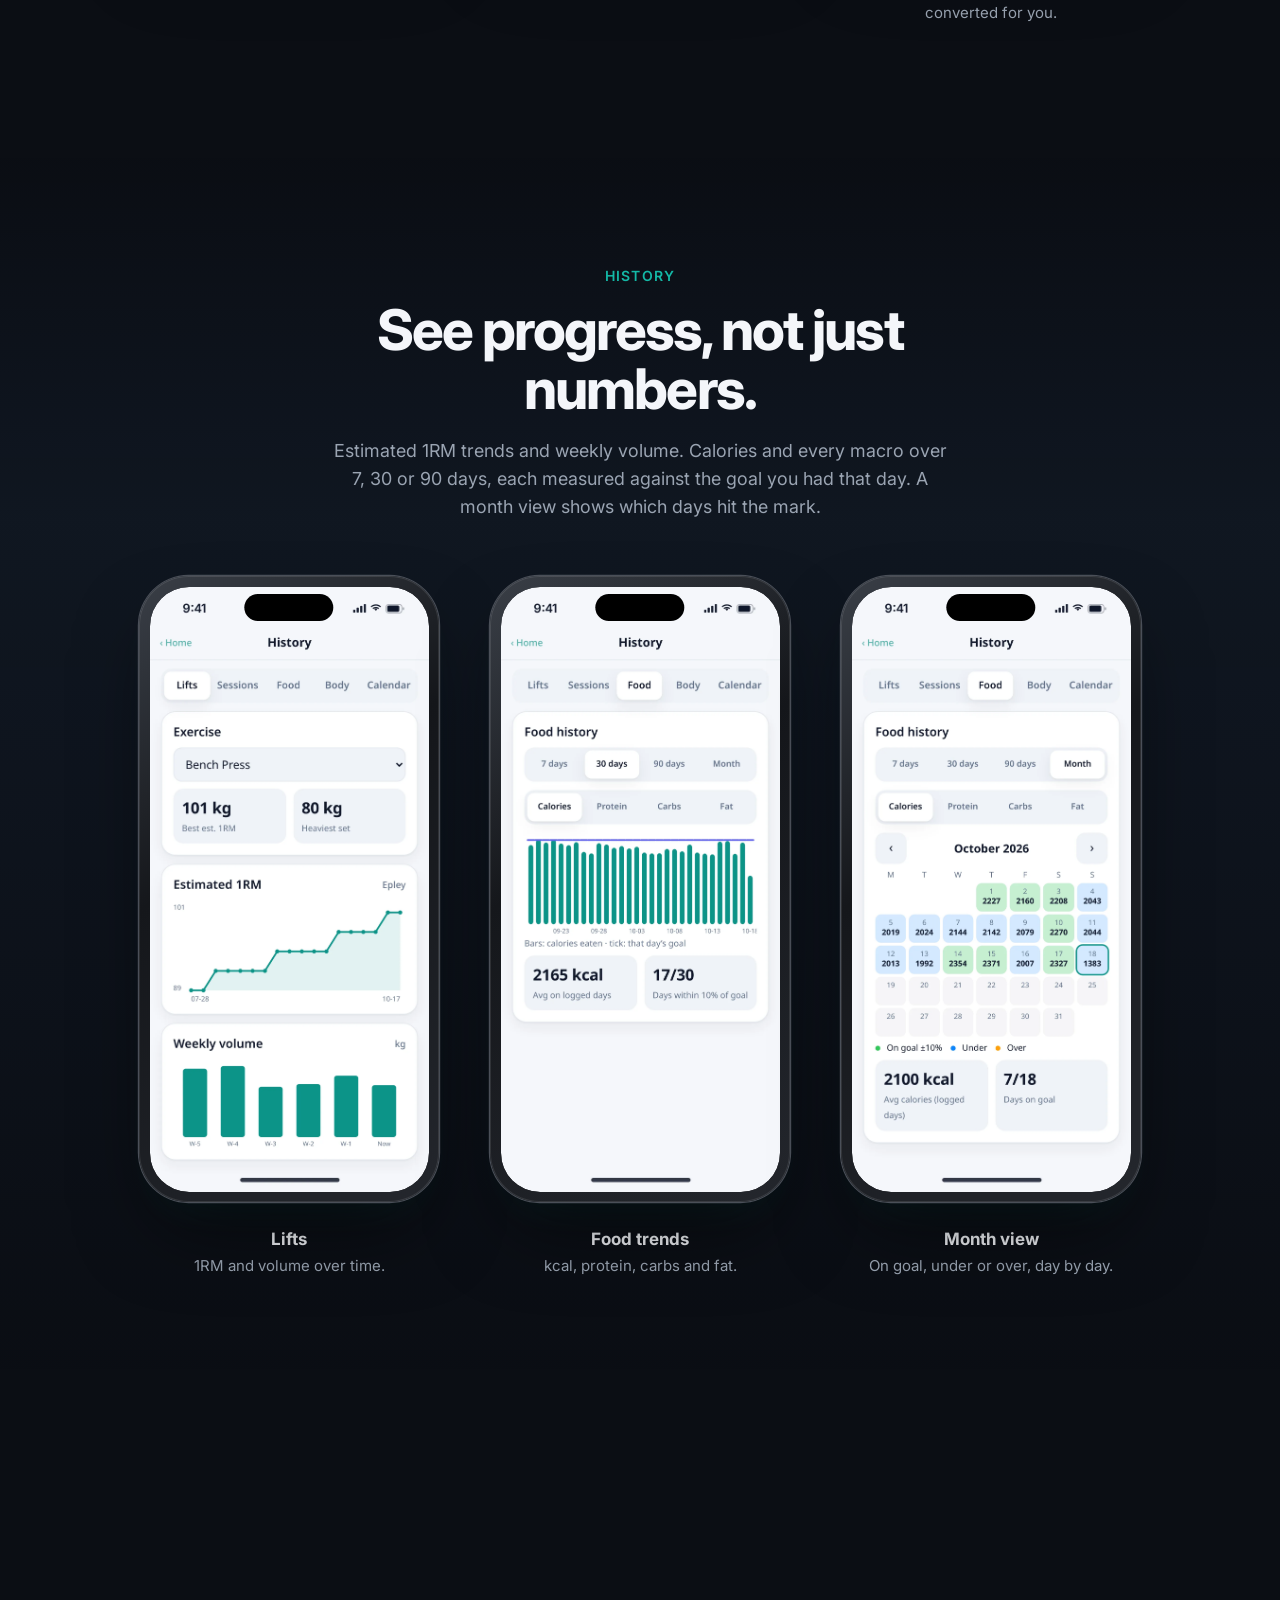
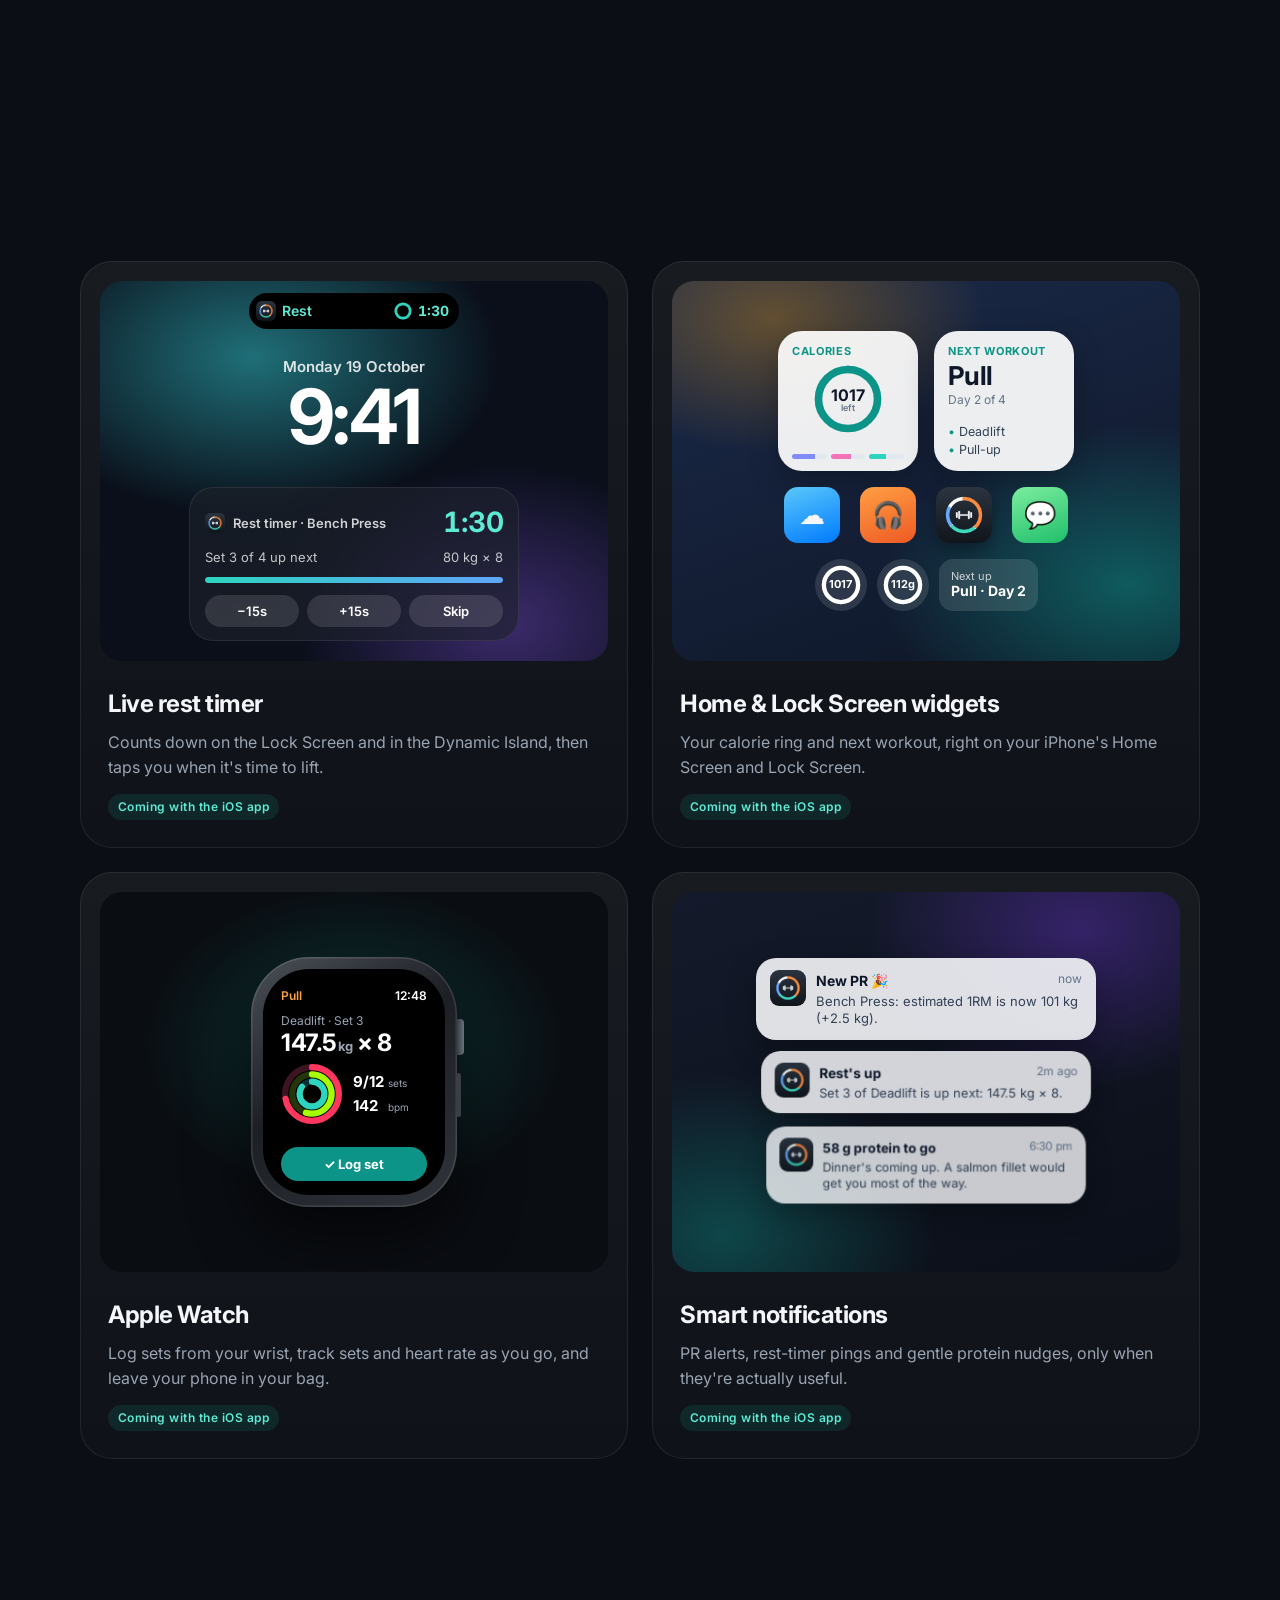
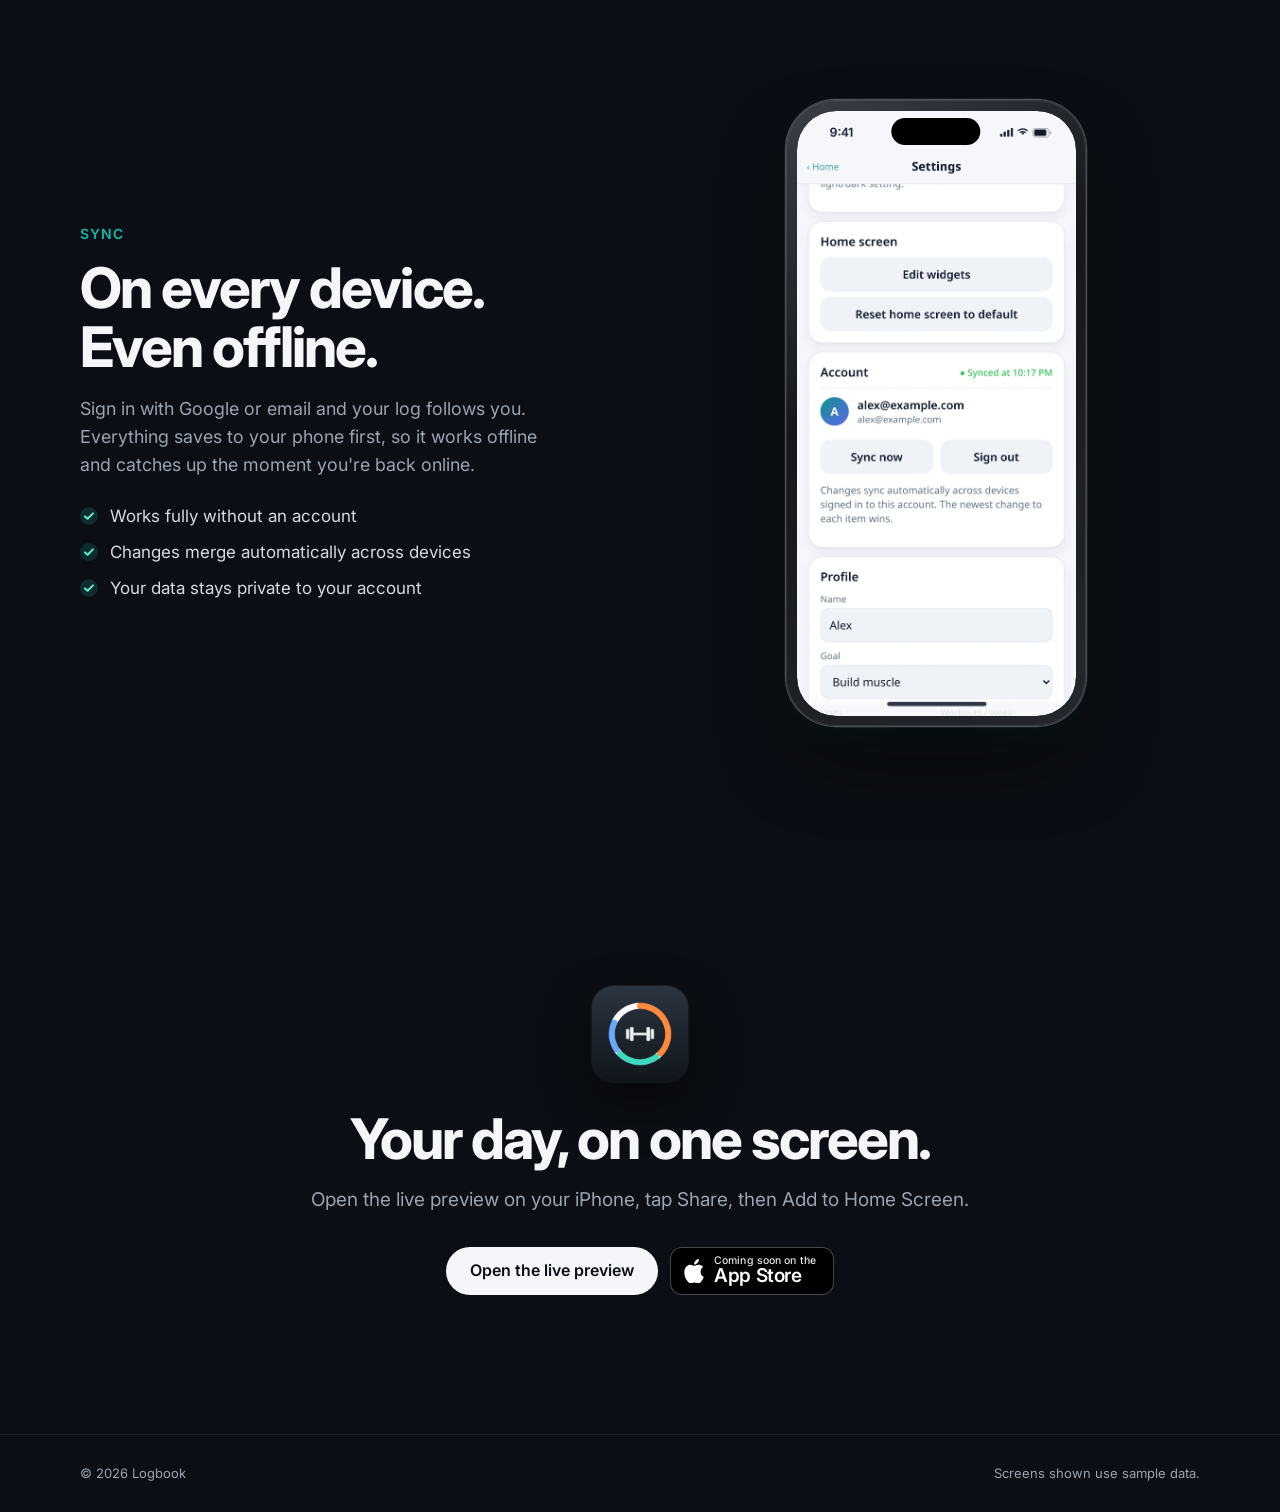
==== commit d3113c36: "Add Beyond the phone section (Live rest timer, widgets, Apple Watch, notifications) and Coming soon " ====
--- a/index.html
+++ b/index.html
@@ -16,11 +16,11 @@
 <link rel="preconnect" href="https://fonts.googleapis.com"><link rel="preconnect" href="https://fonts.gstatic.com" crossorigin>
 <link href="https://fonts.googleapis.com/css2?family=Inter:wght@400;500;600;700;800&display=swap" rel="stylesheet">
 <link rel="preload" as="image" href="shots/home-page2.webp"><link rel="preload" as="image" href="shots/dock-zoom.webp">
-<link rel="stylesheet" href="styles.css?v=3">
+<link rel="stylesheet" href="styles.css?v=4">
 </head>
 <body>
 <header class="nav"><a class="brand" href="#top"><img src="icon-180.png" alt="" width="28" height="28">Logbook</a>
-<nav><a href="#home">Home screen</a><a href="#train">Training</a><a href="#food">Food</a><a href="#history">History</a><a href="#sync">Sync</a></nav>
+<nav><a href="#home">Home screen</a><a href="#train">Training</a><a href="#food">Food</a><a href="#history">History</a><a href="#ios">iOS</a><a href="#sync">Sync</a></nav>
 <a class="pill sm" href="https://jacksonpjwilson-dev.github.io/logbook-v2/preview-widget/">Try the preview</a></header>
 
 <main id="top">
@@ -32,6 +32,7 @@
     <h1>Your whole day.<br><span class="grad">One home screen.</span></h1>
     <p class="lede">Training, food, sleep and progress live together in widgets you arrange yourself. Glance, tap, log, done.</p>
     <div class="ctas"><a class="pill" href="https://jacksonpjwilson-dev.github.io/logbook-v2/preview-widget/">Open the live preview</a><a class="pill ghost" href="#home">See what's new ↓</a></div>
+    <div class="storewrap"><span class="store" role="img" aria-label="Coming soon on the App Store"><svg class="apl" viewBox="0 0 17 20" aria-hidden="true"><path fill="currentColor" d="M14.1 10.6c0-2.6 2.1-3.8 2.2-3.9-1.2-1.8-3.1-2-3.7-2-1.6-.2-3.1.9-3.9.9-.8 0-2-.9-3.4-.9C3.6 4.8 2 5.8 1.1 7.4c-1.8 3.2-.5 7.9 1.3 10.5.9 1.3 1.9 2.7 3.2 2.6 1.3-.1 1.8-.8 3.3-.8 1.6 0 2 .8 3.4.8 1.4 0 2.3-1.3 3.1-2.6 1-1.5 1.4-2.9 1.4-3-.1 0-2.7-1-2.7-4.3zM11.6 3c.7-.9 1.2-2 1-3.2-1 0-2.3.7-3 1.6-.7.8-1.2 2-1.1 3.1 1.2.1 2.3-.6 3.1-1.5z"/></svg><span><small>Coming soon on the</small><b>App Store</b></span></span></div>
   </div>
   <div class="hero-phone rv d2"><div class="phone xl"><div class="scr"><img src="shots/home.webp" alt="Logbook widget home screen" fetchpriority="high"></div><i class="island"></i></div></div>
 </section>
@@ -95,6 +96,44 @@
   </div>
 </section>
 
+
+<section id="ios" class="ios">
+  <div class="copy center rv"><p class="kicker">Beyond the phone</p><h2>On your wrist, on your Lock Screen, and everywhere in between.</h2><p>The native iOS app takes Logbook beyond the app itself, so you can log a set or glance at your day without unlocking.</p></div>
+  <div class="ios-grid">
+    <article class="ic rv"><div class="istage lockbg">
+      <div class="lk-time"><small>Monday 19 October</small><b>9:41</b></div>
+      <div class="dyn" aria-hidden="true"><span class="dyn-l"><img src="icon-180.png" alt="" width="20" height="20"><i>Rest</i></span><span class="dyn-r"><svg viewBox="0 0 20 20"><circle cx="10" cy="10" r="8" class="trk"/><circle cx="10" cy="10" r="8" class="prg" pathLength="100" style="stroke-dashoffset:var(--off,0)"/></svg><b class="rt">1:30</b></span></div>
+      <div class="live"><div class="live-top"><img src="icon-180.png" alt="" width="20" height="20"><span>Rest timer · Bench Press</span><b class="rt">1:30</b></div><div class="live-mid"><span>Set 3 of 4 up next</span><span>80 kg × 8</span></div><div class="bar"><i class="rbar"></i></div><div class="live-btns"><span>−15s</span><span>+15s</span><span>Skip</span></div></div>
+    </div><h3>Live rest timer</h3><p>Counts down on the Lock Screen and in the Dynamic Island, then taps you when it's time to lift.</p><em class="soon">Coming with the iOS app</em></article>
+
+    <article class="ic rv d1"><div class="istage homebg">
+      <div class="wgrid">
+        <div class="wd sm"><small>Calories</small><div class="ring"><svg viewBox="0 0 64 64"><circle cx="32" cy="32" r="27" class="trk"/><circle cx="32" cy="32" r="27" class="prg" pathLength="100" stroke-dasharray="58 100"/></svg><b>1017<small>left</small></b></div><div class="mac"><i style="--v:66%;--c:#818cf8"></i><i style="--v:60%;--c:#f472b6"></i><i style="--v:48%;--c:#2dd4bf"></i></div></div>
+        <div class="wd sm nxt"><small>Next workout</small><b class="big">Pull</b><span>Day 2 of 4</span><ul><li>Deadlift</li><li>Pull-up</li></ul></div>
+        <div class="apps"><i style="background:linear-gradient(160deg,#5ac8fa,#007aff)">☁️</i><i style="background:linear-gradient(160deg,#ff9f43,#ee5a24)">🎧</i><img src="icon-180.png" alt=""><i style="background:linear-gradient(160deg,#7bed9f,#20bf6b)">💬</i></div>
+      </div>
+      <div class="lkw"><span class="cw1"><svg viewBox="0 0 36 36"><circle cx="18" cy="18" r="14" class="trk"/><circle cx="18" cy="18" r="14" class="prg" pathLength="100" stroke-dasharray="58 100"/></svg><b>1017</b></span><span class="cw1"><svg viewBox="0 0 36 36"><circle cx="18" cy="18" r="14" class="trk"/><circle cx="18" cy="18" r="14" class="prg" pathLength="100" stroke-dasharray="66 100"/></svg><b>112g</b></span><span class="rect"><small>Next up</small><b>Pull · Day 2</b></span></div>
+    </div><h3>Home &amp; Lock Screen widgets</h3><p>Your calorie ring and next workout, right on your iPhone's Home Screen and Lock Screen.</p><em class="soon">Coming with the iOS app</em></article>
+
+    <article class="ic rv"><div class="istage watchbg">
+      <div class="watch"><div class="wcase"><div class="wscr">
+        <div class="wtop"><span class="wg">Pull</span><span>12:48</span></div>
+        <div class="wex">Deadlift · Set 3</div><div class="wval">147.5<small>kg</small> × 8</div>
+        <div class="wrings"><svg viewBox="0 0 60 60"><circle cx="30" cy="30" r="26" class="r1t"/><circle cx="30" cy="30" r="26" class="r1" pathLength="100" stroke-dasharray="72 100"/><circle cx="30" cy="30" r="19" class="r2t"/><circle cx="30" cy="30" r="19" class="r2" pathLength="100" stroke-dasharray="55 100"/><circle cx="30" cy="30" r="12" class="r3t"/><circle cx="30" cy="30" r="12" class="r3" pathLength="100" stroke-dasharray="85 100"/></svg><div class="wstat"><b>9/12</b><small>sets</small><b>142</b><small>bpm</small></div></div>
+        <div class="wbtn">✓ Log set</div>
+      </div></div><i class="crown"></i><i class="sbtn"></i></div>
+    </div><h3>Apple Watch</h3><p>Log sets from your wrist, track sets and heart rate as you go, and leave your phone in your bag.</p><em class="soon">Coming with the iOS app</em></article>
+
+    <article class="ic rv d1"><div class="istage notifbg">
+      <div class="nstack">
+        <div class="note n1"><img src="icon-180.png" alt="" width="20" height="20"><div><div class="nh"><b>New PR 🎉</b><time>now</time></div><p>Bench Press: estimated 1RM is now 101 kg (+2.5 kg).</p></div></div>
+        <div class="note n2"><img src="icon-180.png" alt="" width="20" height="20"><div><div class="nh"><b>Rest's up</b><time>2m ago</time></div><p>Set 3 of Deadlift is up next: 147.5 kg × 8.</p></div></div>
+        <div class="note n3"><img src="icon-180.png" alt="" width="20" height="20"><div><div class="nh"><b>58 g protein to go</b><time>6:30 pm</time></div><p>Dinner's coming up. A salmon fillet would get you most of the way.</p></div></div>
+      </div>
+    </div><h3>Smart notifications</h3><p>PR alerts, rest-timer pings and gentle protein nudges, only when they're actually useful.</p><em class="soon">Coming with the iOS app</em></article>
+  </div>
+</section>
+
 <section id="sync" class="feature">
   <div class="copy rv"><p class="kicker">Sync</p><h2>On every device.<br>Even offline.</h2><p>Sign in with Google or email and your log follows you. Everything saves to your phone first, so it works offline and catches up the moment you're back online.</p>
   <ul class="ticks"><li>Works fully without an account</li><li>Changes merge automatically across devices</li><li>Your data stays private to your account</li></ul></div>
@@ -105,10 +144,10 @@
   <img class="appicon" src="icon-512.png" alt="" width="96" height="96">
   <h2>Your day, on one screen.</h2>
   <p>Open the live preview on your iPhone, tap Share, then Add to Home Screen.</p>
-  <a class="pill" href="https://jacksonpjwilson-dev.github.io/logbook-v2/preview-widget/">Open the live preview</a>
+  <div class="ctas center"><a class="pill" href="https://jacksonpjwilson-dev.github.io/logbook-v2/preview-widget/">Open the live preview</a><span class="store" role="img" aria-label="Coming soon on the App Store"><svg class="apl" viewBox="0 0 17 20" aria-hidden="true"><path fill="currentColor" d="M14.1 10.6c0-2.6 2.1-3.8 2.2-3.9-1.2-1.8-3.1-2-3.7-2-1.6-.2-3.1.9-3.9.9-.8 0-2-.9-3.4-.9C3.6 4.8 2 5.8 1.1 7.4c-1.8 3.2-.5 7.9 1.3 10.5.9 1.3 1.9 2.7 3.2 2.6 1.3-.1 1.8-.8 3.3-.8 1.6 0 2 .8 3.4.8 1.4 0 2.3-1.3 3.1-2.6 1-1.5 1.4-2.9 1.4-3-.1 0-2.7-1-2.7-4.3zM11.6 3c.7-.9 1.2-2 1-3.2-1 0-2.3.7-3 1.6-.7.8-1.2 2-1.1 3.1 1.2.1 2.3-.6 3.1-1.5z"/></svg><span><small>Coming soon on the</small><b>App Store</b></span></span></div>
 </section>
 </main>
 <footer><span>© 2026 Logbook</span><span>Screens shown use sample data.</span></footer>
-<script src="app.js?v=2"></script>
+<script src="app.js?v=4"></script>
 </body>
 </html>
--- a/styles.css
+++ b/styles.css
@@ -96,3 +96,63 @@
  .zoomer{background:#f6f7fb url(shots/home.webp) top center/cover no-repeat}.zoomer .zoomed{clip-path:none;opacity:1}
  .pill,.scr>img{transition:none}
 }
+
+/* App Store badge (not a link) */
+.storewrap{margin-top:18px}
+.store{display:inline-flex;align-items:center;gap:10px;height:48px;padding:0 18px 0 14px;border-radius:12px;background:#000;color:#fff;box-shadow:inset 0 0 0 1px rgba(255,255,255,.28);cursor:default;user-select:none}
+.store .apl{width:20px;height:24px}.store span{display:flex;flex-direction:column;line-height:1.05;text-align:left}.store small{font-size:10.5px;font-weight:500;letter-spacing:.01em;opacity:.9}.store b{font-size:19px;font-weight:600;letter-spacing:-.02em}
+.ctas.center{justify-content:center;align-items:center}
+
+/* iOS section */
+.ios-grid{display:grid;grid-template-columns:1fr 1fr;gap:24px}
+.ic{background:linear-gradient(180deg,rgba(255,255,255,.055),rgba(255,255,255,.02));border-radius:32px;padding:20px 20px 28px;box-shadow:inset 0 0 0 1px var(--line);display:flex;flex-direction:column;min-width:0}
+.ic h3{font-size:24px;letter-spacing:-.02em;margin:24px 8px 0}.ic p{color:var(--mut);margin:8px 8px 0;font-size:16px}
+.soon{display:inline-block;align-self:flex-start;margin:14px 8px 0;font-style:normal;font-size:12px;font-weight:600;letter-spacing:.04em;color:#5eead4;background:rgba(20,184,166,.12);padding:4px 10px;border-radius:999px}
+.istage{position:relative;height:380px;border-radius:22px;overflow:hidden;display:flex;flex-direction:column;align-items:center;justify-content:center;gap:16px;padding:20px;isolation:isolate}
+.trk{fill:none;stroke:rgba(255,255,255,.18);stroke-width:5}.prg{fill:none;stroke:#2dd4bf;stroke-width:5;stroke-linecap:round;stroke-dasharray:100 100;transform:rotate(-90deg);transform-origin:center}
+/* lock screen + live activity */
+.lockbg{background:radial-gradient(70% 60% at 30% 20%,#1f6f78,transparent 70%),radial-gradient(60% 60% at 80% 90%,#3b2a6b,transparent 70%),#0a0f1a;justify-content:flex-start}
+.lk-time{text-align:center;color:#fff;margin-top:54px}.lk-time small{display:block;font-size:15px;font-weight:600;opacity:.85}.lk-time b{display:block;font-size:76px;font-weight:700;letter-spacing:-.03em;line-height:1}
+.dyn{position:absolute;top:12px;left:50%;transform:translateX(-50%);height:36px;min-width:210px;border-radius:999px;background:#000;display:flex;align-items:center;justify-content:space-between;padding:0 10px 0 7px;color:#fff;font-size:14px;gap:46px}
+.dyn img{border-radius:6px}.dyn-l,.dyn-r{display:flex;align-items:center;gap:6px}.dyn-l i{font-style:normal;color:#5eead4;font-weight:600}.dyn-r svg{width:18px;height:18px}.dyn-r .trk,.dyn-r .prg{stroke-width:3}.dyn b{font-variant-numeric:tabular-nums;color:#5eead4}
+.live{width:min(100%,330px);margin-top:auto;background:rgba(30,34,44,.62);backdrop-filter:blur(24px);-webkit-backdrop-filter:blur(24px);border-radius:24px;padding:14px 16px;color:#fff;box-shadow:inset 0 0 0 1px rgba(255,255,255,.08)}
+.live-top{display:flex;align-items:center;gap:8px;font-size:13px;font-weight:600}.live-top img{border-radius:5px}.live-top span{opacity:.8;flex:1;min-width:0;overflow:hidden;text-overflow:ellipsis;white-space:nowrap}.live-top b{font-size:28px;font-variant-numeric:tabular-nums;color:#5eead4;letter-spacing:-.02em}
+.live-mid{display:flex;justify-content:space-between;font-size:13px;opacity:.75;margin:2px 0 10px}
+.bar{height:6px;border-radius:9px;background:rgba(255,255,255,.15);overflow:hidden}.bar i{display:block;height:100%;width:100%;background:linear-gradient(90deg,#2dd4bf,#60a5fa);border-radius:9px;transform-origin:left;transform:scaleX(var(--p,1))}
+.live-btns{display:flex;gap:8px;margin-top:12px}.live-btns span{flex:1;text-align:center;font-size:13px;font-weight:600;background:rgba(255,255,255,.12);border-radius:999px;padding:6px 0}
+/* widgets */
+.homebg{background:radial-gradient(60% 50% at 20% 10%,#f59e0b55,transparent 70%),radial-gradient(70% 60% at 90% 80%,#0d948888,transparent 70%),linear-gradient(160deg,#1b2a4a,#0e1626)}
+.wgrid{display:grid;grid-template-columns:repeat(2,140px);gap:16px}
+.wd{height:140px;border-radius:24px;background:rgba(255,255,255,.92);color:#0f172a;padding:12px 14px;box-shadow:0 10px 30px rgba(0,0,0,.25);display:flex;flex-direction:column}
+.wd>small{font-size:11px;font-weight:700;text-transform:uppercase;letter-spacing:.06em;color:#0d9488}
+.wd .ring{position:relative;width:70px;height:70px;margin:4px auto 0}.wd .ring svg{width:100%;height:100%}.wd .trk{stroke:#e2e8f0;stroke-width:7}.wd .prg{stroke:#0d9488;stroke-width:7}
+.wd .ring b{position:absolute;inset:0;display:flex;flex-direction:column;align-items:center;justify-content:center;font-size:16px;line-height:1}.wd .ring b small{font-size:9px;color:#64748b;font-weight:600}
+.mac{display:flex;gap:4px;margin-top:auto}.mac i{flex:1;height:5px;border-radius:5px;background:linear-gradient(90deg,var(--c) var(--v),#e2e8f0 var(--v))}
+.nxt .big{font-size:26px;letter-spacing:-.02em;line-height:1.1;margin-top:2px}.nxt span{font-size:12px;color:#64748b}.nxt ul{list-style:none;padding:0;margin-top:auto;font-size:12.5px;color:#334155;line-height:1.45}.nxt li:before{content:"• ";color:#0d9488}
+.apps{grid-column:span 2;display:flex;justify-content:space-between;padding:0 6px}.apps i,.apps img{width:56px;height:56px;border-radius:14px}.apps i{display:flex;align-items:center;justify-content:center;font-style:normal;font-size:26px}.apps img{opacity:1;box-shadow:0 6px 16px rgba(0,0,0,.35)}
+.lkw{display:flex;gap:10px;align-items:center;color:#fff}.cw1{position:relative;width:52px;height:52px;border-radius:50%;background:rgba(255,255,255,.12);backdrop-filter:blur(10px)}.cw1 svg{position:absolute;inset:4px}.cw1 .trk,.cw1 .prg{stroke-width:3.5}.cw1 .prg{stroke:#fff}.cw1 b{position:absolute;inset:0;display:flex;align-items:center;justify-content:center;font-size:11px}
+.rect{height:52px;border-radius:14px;background:rgba(255,255,255,.12);backdrop-filter:blur(10px);padding:8px 12px;display:flex;flex-direction:column;justify-content:center;line-height:1.2}.rect small{font-size:11px;opacity:.75}.rect b{font-size:14px}
+/* watch */
+.watchbg{background:radial-gradient(60% 60% at 50% 40%,rgba(20,184,166,.25),transparent 70%),#0a0d12}
+.watch{position:relative}
+.wcase{width:206px;height:250px;border-radius:58px;padding:12px;background:linear-gradient(145deg,#4b5058,#1c1f24 45%,#30343b);box-shadow:inset 0 0 0 1.5px rgba(255,255,255,.12),0 30px 60px rgba(0,0,0,.6)}
+.wscr{width:100%;height:100%;border-radius:46px;background:#000;color:#fff;padding:18px 18px 14px;display:flex;flex-direction:column;font-size:12px}
+.wtop{display:flex;justify-content:space-between;font-weight:600}.wg{color:#ff9f43}
+.wex{color:#9aa4b2;margin-top:6px}.wval{font-size:24px;font-weight:700;letter-spacing:-.02em;line-height:1.1}.wval small{font-size:13px;color:#9aa4b2;margin-left:1px}
+.wrings{display:flex;align-items:center;gap:10px;margin-top:6px}.wrings svg{width:62px;height:62px;flex:none}
+.wrings circle{fill:none;stroke-width:6;stroke-linecap:round;transform:rotate(-90deg);transform-origin:center}.r1t{stroke:#3d1520}.r1{stroke:#ff375f}.r2t{stroke:#24360b}.r2{stroke:#a6ff00}.r3t{stroke:#0a3036}.r3{stroke:#2dd4bf}
+.wstat{display:grid;grid-template-columns:auto auto;gap:0 4px;align-items:baseline}.wstat b{font-size:15px}.wstat small{color:#9aa4b2;font-size:10px}
+.wbtn{margin-top:auto;text-align:center;background:#0d9488;border-radius:999px;padding:7px 0;font-weight:700;font-size:13px}
+.crown{position:absolute;right:-7px;top:62px;width:9px;height:36px;border-radius:4px;background:linear-gradient(90deg,#2a2e34,#6b717a)}.sbtn{position:absolute;right:-4px;top:116px;width:5px;height:44px;border-radius:3px;background:#3a3f46}
+/* notifications */
+.notifbg{background:radial-gradient(60% 60% at 80% 10%,#7c3aed55,transparent 70%),radial-gradient(60% 60% at 10% 90%,#0d948866,transparent 70%),linear-gradient(160deg,#141a2b,#0b0f18)}
+.nstack{width:min(100%,340px);display:flex;flex-direction:column;gap:10px}
+.note{display:flex;gap:10px;align-items:flex-start;background:rgba(245,247,250,.9);color:#0f172a;border-radius:20px;padding:12px 14px;box-shadow:0 10px 30px rgba(0,0,0,.3);backdrop-filter:blur(20px)}
+.note img{width:36px;height:36px;border-radius:9px;flex:none}.note>div{min-width:0;flex:1}
+.nh{display:flex;justify-content:space-between;gap:8px}.nh b{font-size:14px}.nh time{font-size:12px;color:#64748b;white-space:nowrap}.note p{font-size:13px;color:#334155;margin:1px 0 0;line-height:1.35}
+.n2{transform:scale(.97);opacity:.95}.n3{transform:scale(.94);opacity:.9}
+.notifbg.play .note{animation:nin .7s var(--ease) both}.notifbg.play .n2{animation-delay:.25s}.notifbg.play .n3{animation-delay:.5s}
+@keyframes nin{from{opacity:0;transform:translateY(-16px) scale(.96)}}
+@media (max-width:900px){.ios-grid{grid-template-columns:1fr}.istage{height:360px;padding:16px}.ic{padding:14px 14px 24px;border-radius:28px}.wgrid{grid-template-columns:repeat(2,128px);gap:12px}.wd{height:128px}.apps i,.apps img{width:50px;height:50px}.lk-time b{font-size:64px}}
+@media (max-width:360px){.wgrid{grid-template-columns:repeat(2,116px)}.wd{height:116px}}
+@media (prefers-reduced-motion:reduce){.notifbg.play .note{animation:none}}
